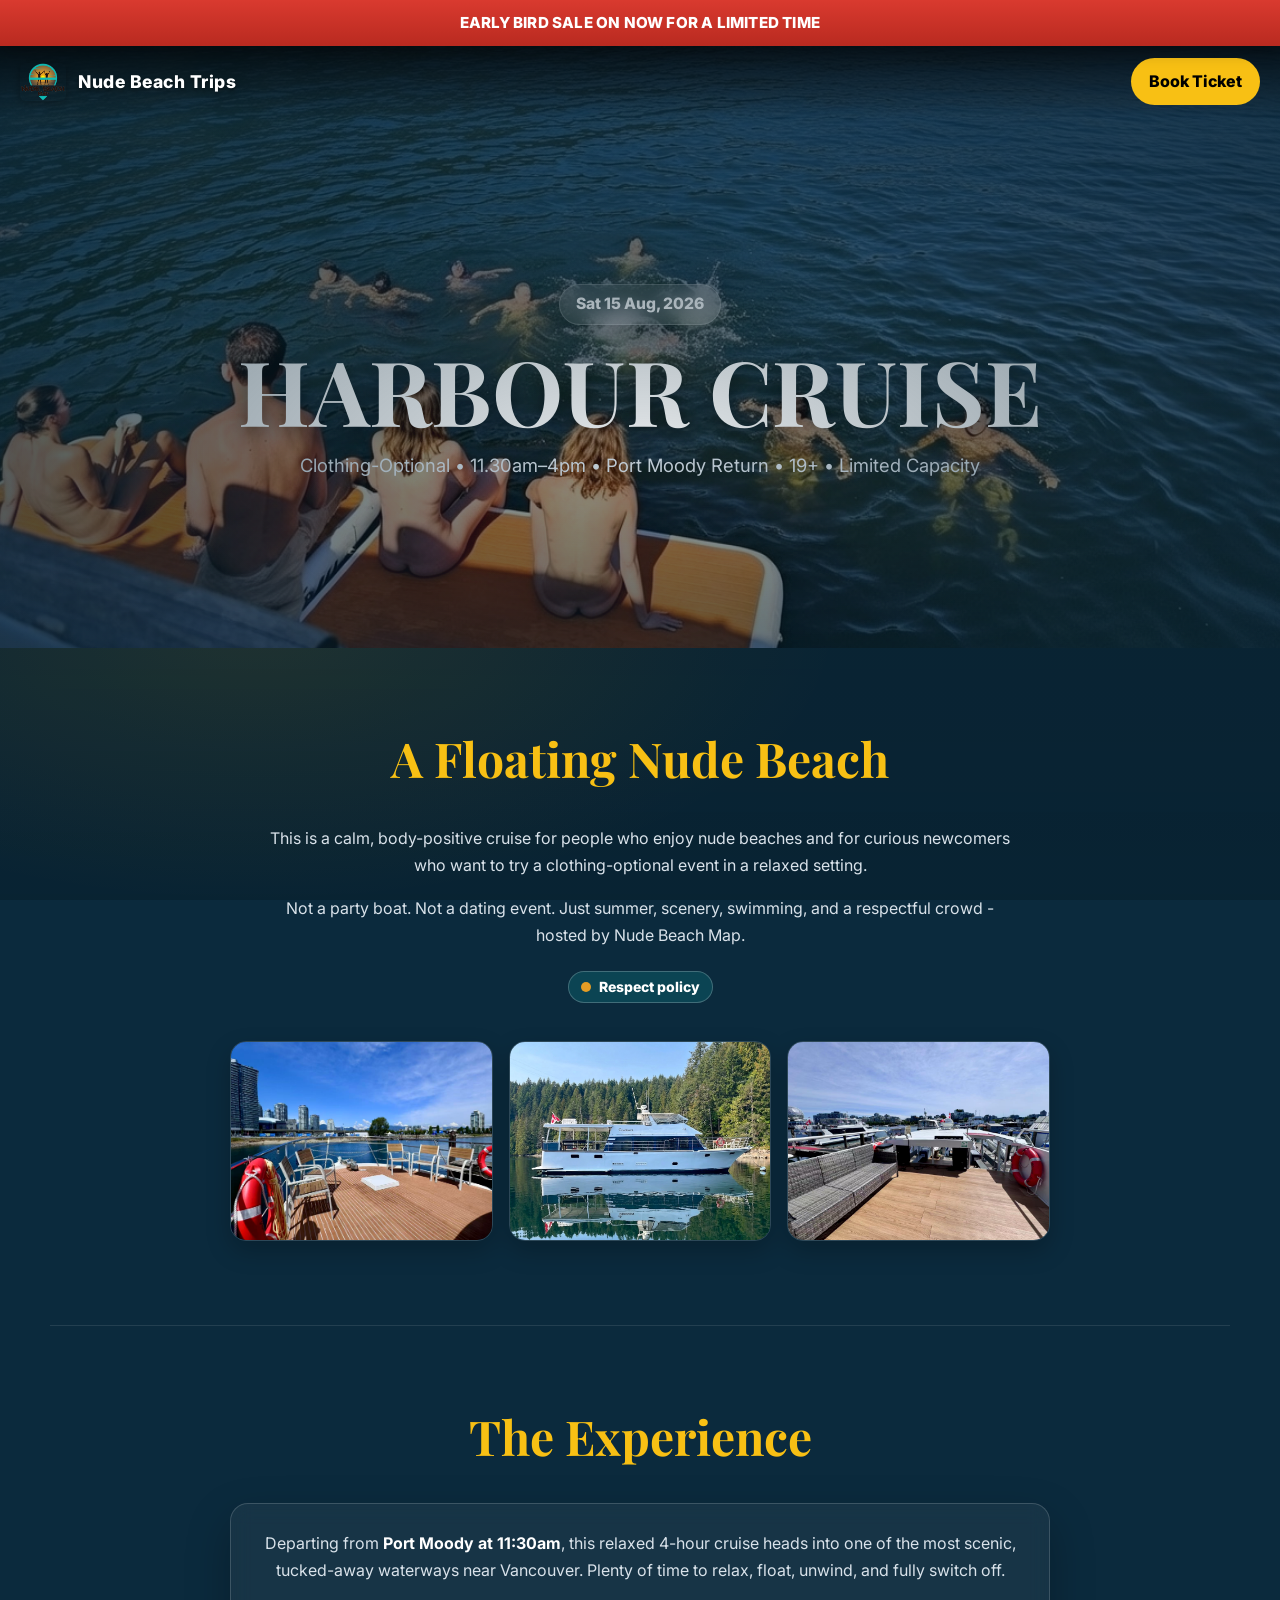
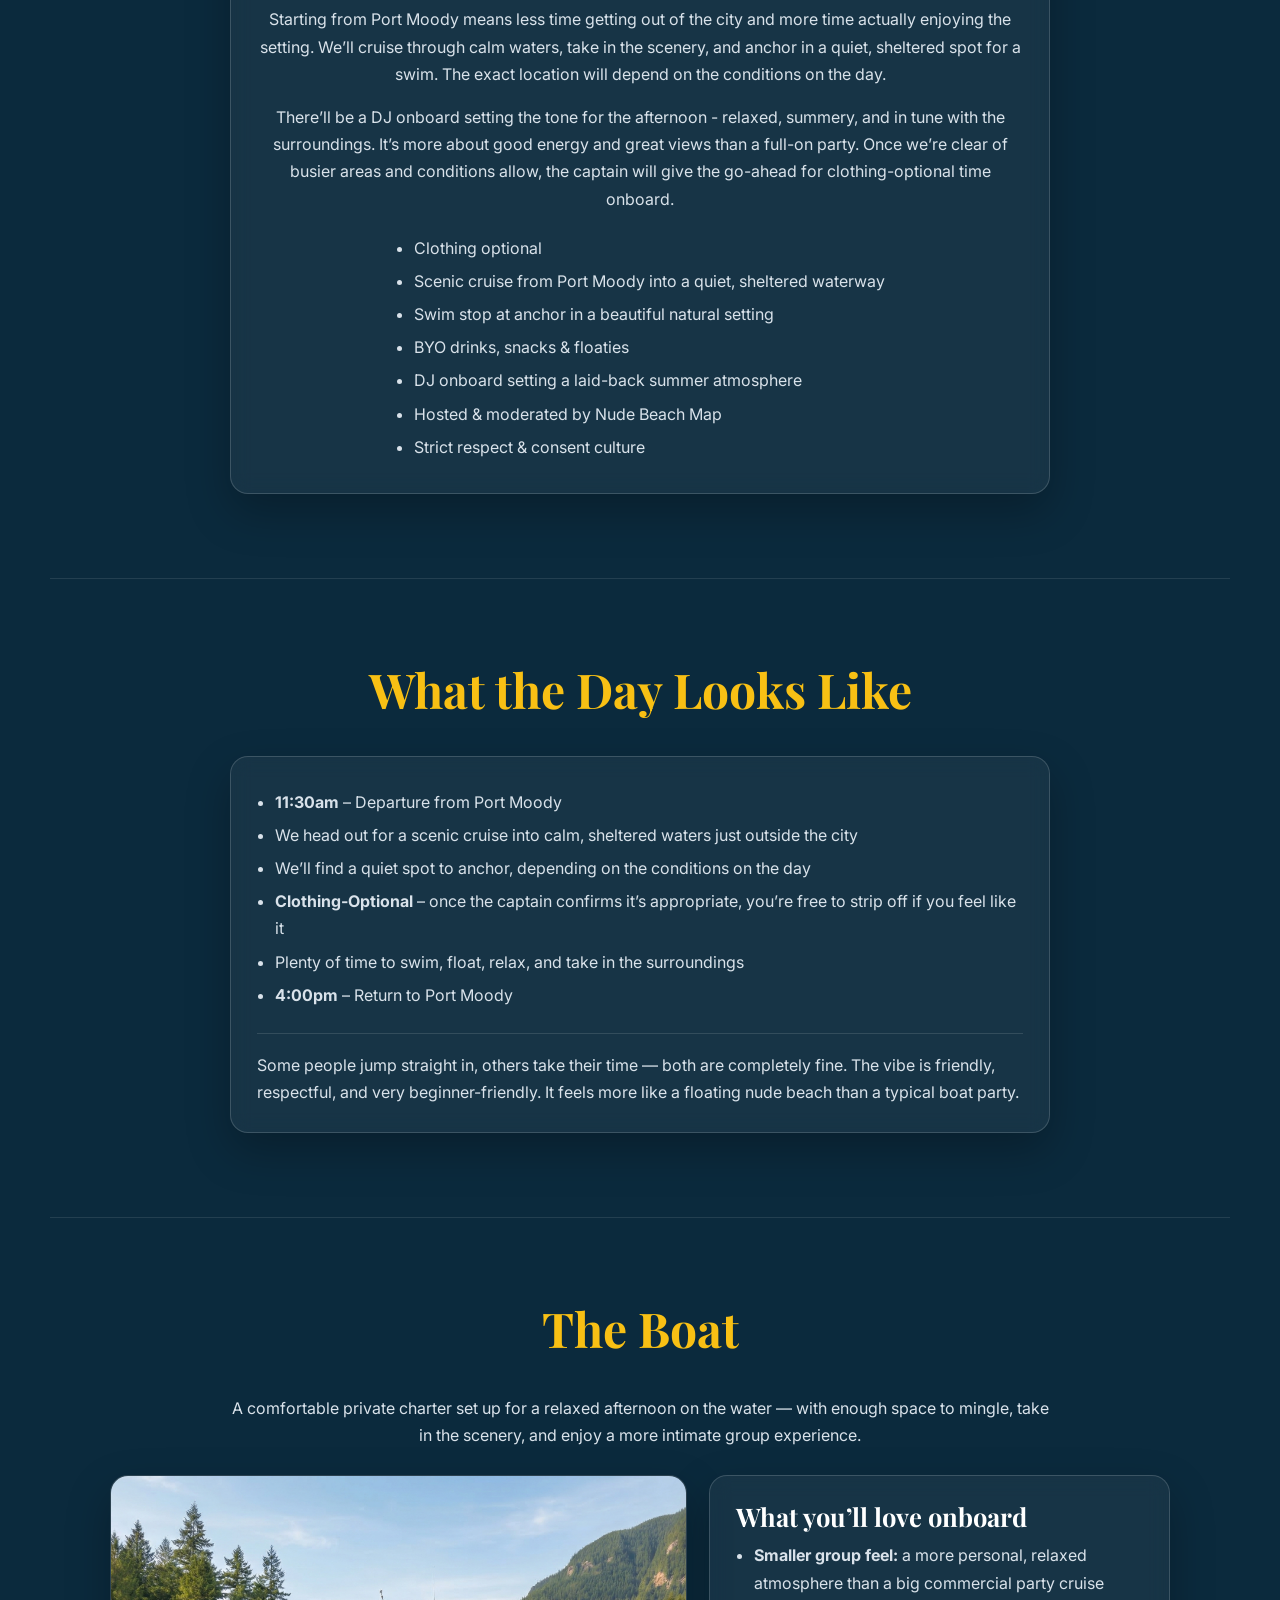
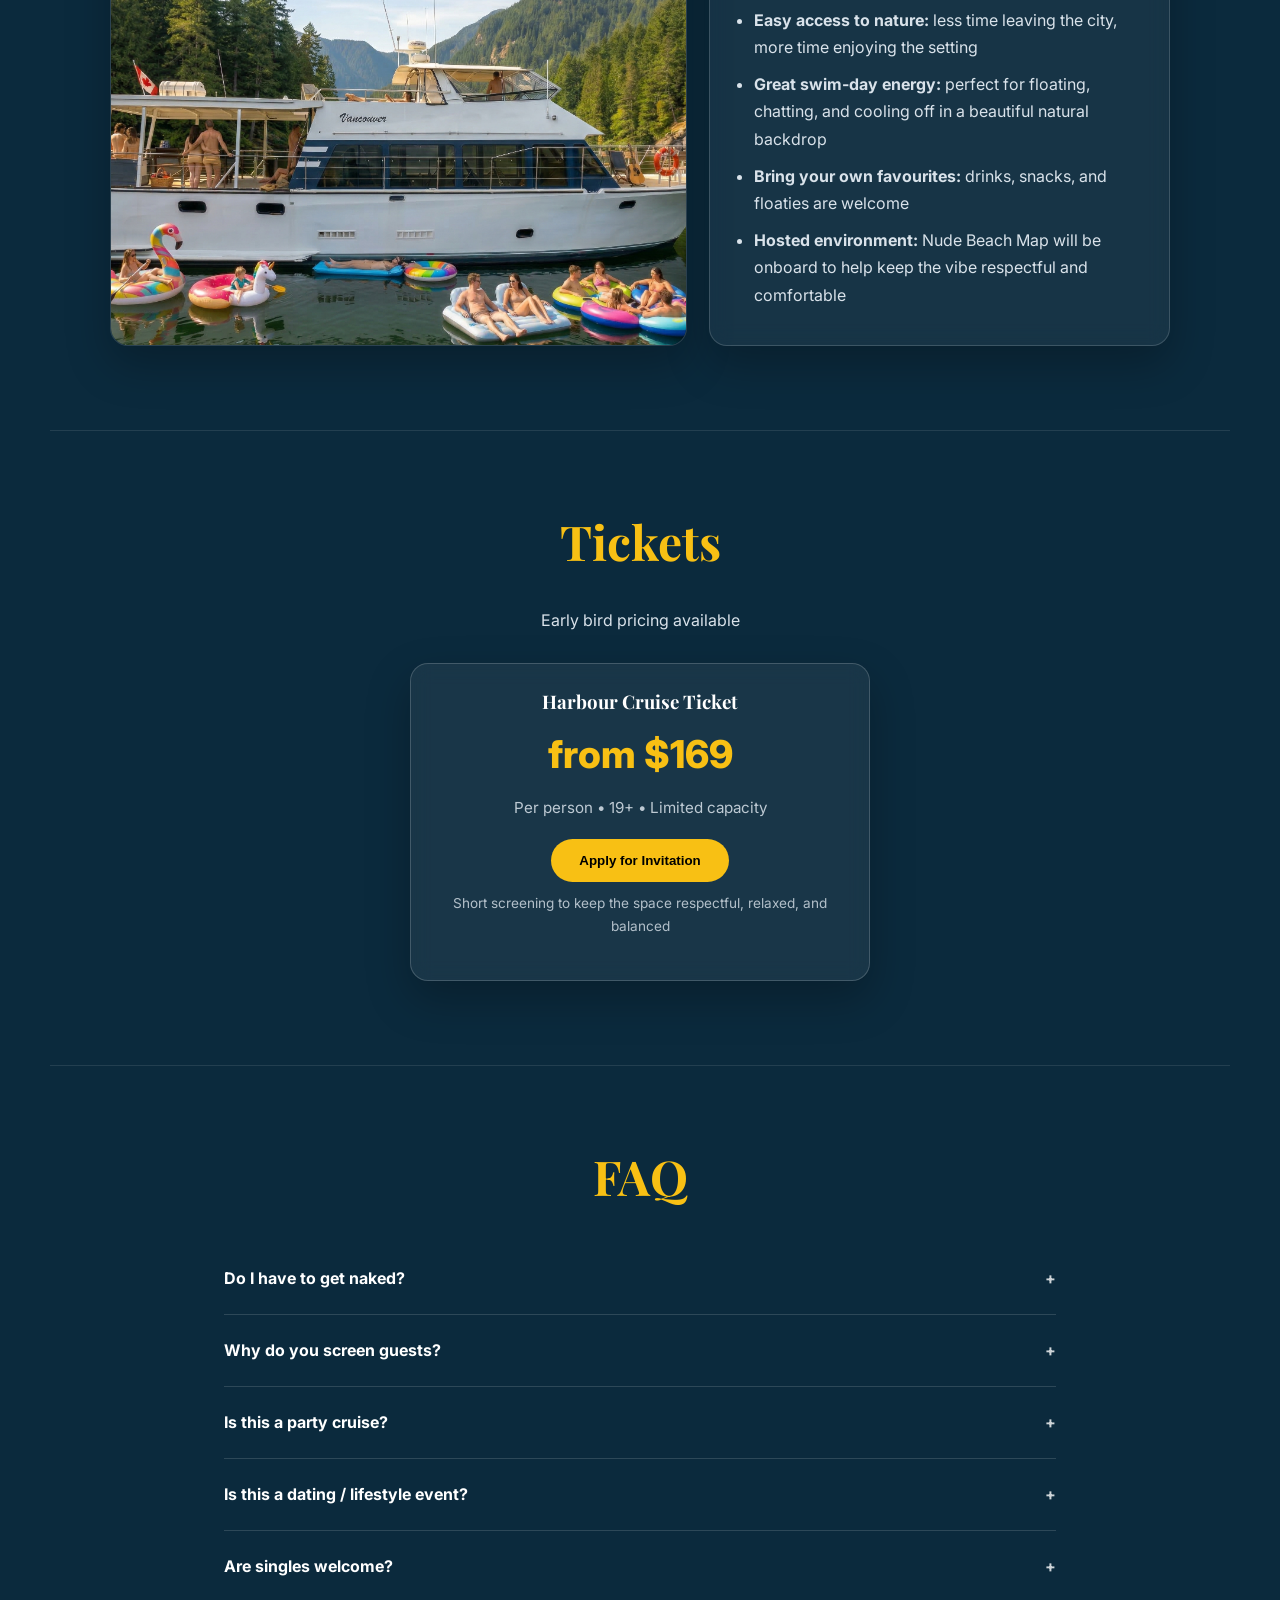
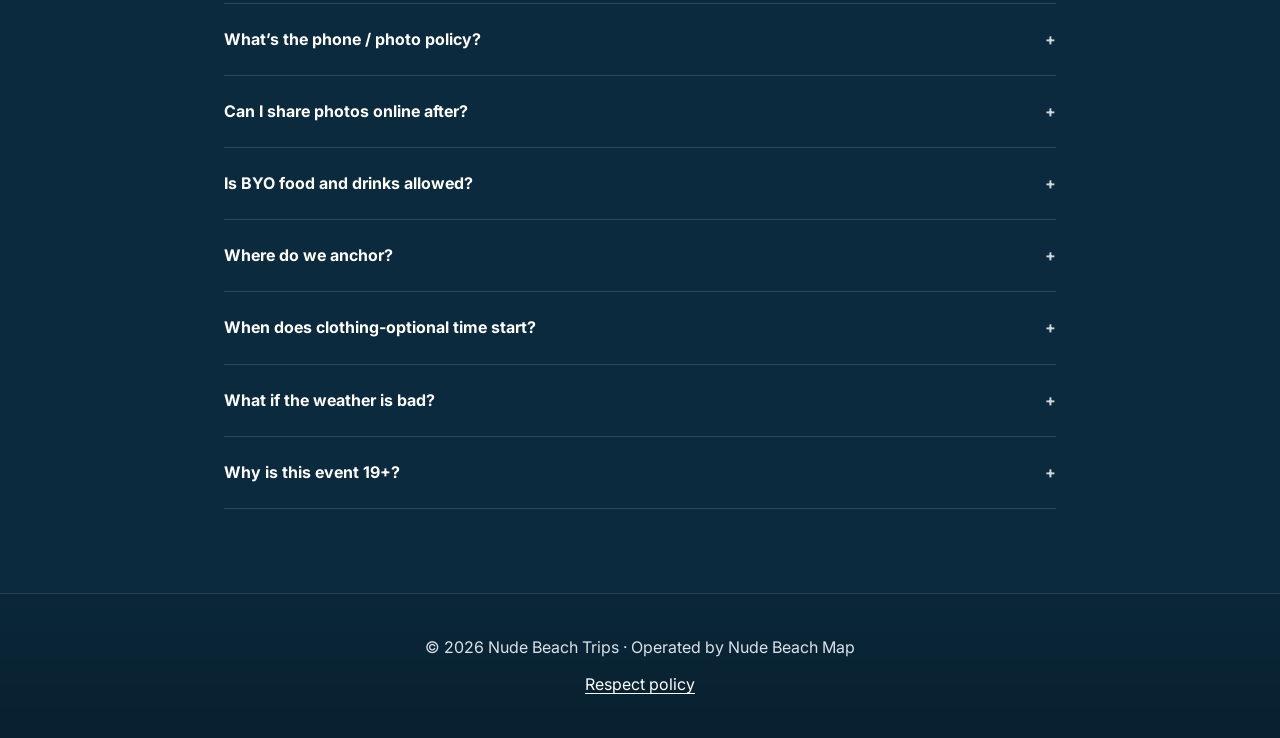
==== harbour-cruise.html @ 7fc8e7bd "Update harbour-cruise.html" ====
<!doctype html>
<html lang="en">
<head>
<meta charset="utf-8" />
<meta name="viewport" content="width=device-width,initial-scale=1,viewport-fit=cover" />
<title>Harbour Cruise – Nude Beach Trips</title>

<meta name="description" content="A calm, body-positive, clothing-optional cruise from Port Moody into Indian Arm hosted by Nude Beach Map. 19+ only. Limited capacity." />

<link href="https://fonts.googleapis.com/css2?family=Inter:wght@400;600;800&family=Playfair+Display:wght@600;700&display=swap" rel="stylesheet">
<link rel="icon" type="image/gif" href="assets/nude-beach-map-logo.gif">

<style>
  :root{
    --ink:#26150e; --teal:#0cbab4; --sun:#f8c014; --amber:#e49d25; --white:#ffffff;
    --bgBase:#0b2a3d;
    --line: rgba(255,255,255,.22);
    --muted:#d9e2ea;
    --urgent:#d93a2f;
    --urgent-dark:#b92a20;
  }

  *{box-sizing:border-box}
  html,body{height:100%}
  body{
    margin:0;
    color:var(--white);
    font-family:Inter,system-ui,-apple-system,Segoe UI,Roboto,Arial,sans-serif;
    line-height:1.7;
    background: var(--bgBase);
    min-height:100dvh;
    display:flex;
    flex-direction:column;
  }

  /* ===== ONE SINGLE PAGE BACKGROUND ===== */
  body::before{
    content:"";
    position:fixed;
    inset:0;
    z-index:-2;
    background:
      radial-gradient(1200px 700px at 50% 10%, rgba(12,186,180,.25), transparent 60%),
      radial-gradient(900px 420px at 20% 70%, rgba(248,192,20,.10), transparent 65%),
      linear-gradient(180deg, rgba(0,0,0,.18), rgba(0,0,0,.05)),
      var(--bgBase);
  }
  body::after{
    content:"";
    position:fixed;
    inset:0;
    z-index:-1;
    pointer-events:none;
    background: linear-gradient(180deg, rgba(0,0,0,.15), rgba(0,0,0,0) 30%, rgba(0,0,0,.22));
    opacity:.55;
  }

  main{flex:1}
  .wrap{max-width:1180px;margin:0 auto;padding:0 20px}
  .text-container{max-width:820px;margin:0 auto;text-align:center}

  h1,h2,h3{font-family:"Playfair Display",Georgia,serif;margin-top:0;line-height:1.1}
  h2{color:var(--sun);font-size:clamp(2rem,4vw,3rem)}
  a{color:var(--teal);text-decoration:none}

  /* ===== Top urgent bar ===== */
  .top-alert{
    position:fixed;
    top:0;left:0;right:0;
    z-index:120;
    background:linear-gradient(180deg,var(--urgent),var(--urgent-dark));
    color:#fff;
    text-align:center;
    font-weight:800;
    letter-spacing:.2px;
    padding:10px 16px;
    font-size:.95rem;
    text-transform:uppercase;
    box-shadow:0 6px 18px rgba(0,0,0,.24);
  }

  /* ===== Header ===== */
  .site-header{
    position:fixed;top:44px;left:0;right:0;z-index:99;
    display:flex;justify-content:space-between;align-items:center;
    padding:14px 20px;
    background:linear-gradient(180deg,rgba(0,0,0,.65),transparent);
  }
  .header-left{display:flex;align-items:center;gap:12px;text-decoration:none}
  .logo-img{height:38px;width:auto;border-radius:6px;box-shadow:0 2px 10px rgba(0,0,0,0.3)}
  .logo-word{font-weight:800;letter-spacing:.5px;color:#fff;text-shadow:0 2px 4px rgba(0,0,0,0.5);font-size:1.1rem}
  .cta{
    background:var(--sun);color:#000;
    padding:10px 18px;border-radius:999px;
    font-weight:800;border:0;cursor:pointer;
    text-decoration:none;
    white-space:nowrap;
  }

  /* ===== Hero ===== */
  .hero{position:relative;height:72vh;overflow:hidden}
  .hero::after{
    content:"";
    position:absolute;inset:0;
    background: radial-gradient(90% 70% at 50% 70%, rgba(11,42,61,.10), rgba(11,42,61,.85));
    pointer-events:none;
  }
  .hero-slide{
    position:absolute;inset:0;
    background-size:cover;
    background-repeat:no-repeat;
    opacity:0;transition:opacity 1.6s ease;
    filter:contrast(1.05) saturate(1.08) brightness(.65);
    transform:scale(1.02);
  }
  .hero-slide.active{opacity:1}
  .hero-slide.pos-bottom{background-position:center bottom}
  .hero-slide.pos-center{background-position:center center}

  .hero-content{
    position:relative;
    height:100%;
    display:grid;
    place-items:center;
    text-align:center;
    padding-top:118px;
  }

  .hero-date{
    display:inline-flex;
    align-items:center;
    justify-content:center;
    gap:8px;
    margin:0 0 16px;
    padding:10px 16px;
    border-radius:999px;
    background:rgba(255,255,255,.10);
    border:1px solid rgba(255,255,255,.18);
    color:#fff;
    font-weight:800;
    font-size:.98rem;
    line-height:1.2;
    backdrop-filter:blur(10px);
    box-shadow:0 10px 24px rgba(0,0,0,.18);
  }

  .hero h1{
    font-size:clamp(44px,8.5vw,90px);
    text-transform:uppercase;
    text-shadow:0 4px 20px rgba(0,0,0,.55);
    margin:0 0 10px;
    letter-spacing:.5px;
  }
  .hero p{
    font-size:1.15rem;
    color:var(--muted);
    margin:0;
    max-width:900px;
  }

  /* ===== Sections ===== */
  .section{padding:84px 0}
  .section.sep{border-top:1px solid rgba(255,255,255,.10)}
  .section.tight{padding:72px 0}

  /* ===== 3-image strip ===== */
  .strip{
    max-width:980px;margin:38px auto 0;
    display:grid;grid-template-columns:repeat(3,1fr);
    gap:16px;
  }
  .strip img{
    width:100%;height:200px;object-fit:cover;
    border-radius:16px;border:1px solid rgba(255,255,255,.14);
    box-shadow:0 10px 24px rgba(0,0,0,.22);
    filter:contrast(1.03) saturate(1.05);
  }
  @media (max-width:820px){
    .strip{grid-template-columns:1fr;max-width:560px}
    .strip img{height:210px}
  }

  /* ===== Soft panel surface ===== */
  .panel{
    background: rgba(255,255,255,.05);
    border:1px solid rgba(255,255,255,.16);
    border-radius:18px;
    padding:26px;
    box-shadow:0 18px 44px rgba(0,0,0,.25);
    backdrop-filter: blur(10px);
  }
  .panel p{color:var(--muted)}
  .bullets{color:var(--muted);margin:0;padding-left:18px;text-align:left;display:inline-block}
  .bullets li{margin:6px 0}

  /* ===== Experience block ===== */
  .experience{max-width:900px;margin:0 auto}
  .experience .meta{margin:0 auto 22px;color:var(--muted)}
  .experience strong{color:#fff}

  /* ===== Boat section ===== */
  .yacht-grid{
    display:grid;
    grid-template-columns: 1.25fr 1fr;
    gap:22px;
    align-items:stretch;
    max-width:1060px;
    margin:0 auto;
  }
  .yacht-img{
    border-radius:18px;
    overflow:hidden;
    border:1px solid rgba(255,255,255,.14);
    background: rgba(0,0,0,.15);
    box-shadow:0 18px 44px rgba(0,0,0,.25);
  }
  .yacht-img img{width:100%;height:100%;object-fit:cover;display:block}
  .yacht-card h3{
    margin:0 0 12px;
    font-size:1.6rem;
    color:#fff;
    font-family:"Playfair Display",Georgia,serif;
  }
  .yacht-card ul{margin:0;padding-left:18px;color:var(--muted)}
  .yacht-card li{margin:10px 0}
  .yacht-kicker{max-width:860px;margin:10px auto 26px;color:var(--muted);text-align:center}
  @media (max-width:920px){
    .yacht-grid{grid-template-columns:1fr;max-width:720px}
    .yacht-img img{height:320px}
  }

  /* ===== Ticket card ===== */
  .ticket-card{
    max-width:460px;margin:0 auto;
    background:rgba(255,255,255,.06);
    border:1px solid rgba(255,255,255,.18);
    border-radius:18px;padding:28px;
    text-align:center;
    box-shadow:0 18px 44px rgba(0,0,0,.25);
    backdrop-filter: blur(10px);
  }
  .ticket-price{font-size:2.4rem;font-weight:800;color:var(--sun)}
  .ticket-meta{opacity:.86;font-size:.95rem;margin-top:8px;color:var(--muted)}
  .btn{
    display:inline-block;margin-top:18px;
    background:var(--sun);color:#000;
    padding:14px 28px;border-radius:50px;
    font-weight:800;border:none;cursor:pointer;
  }
  .fine{font-size:.85rem;opacity:.8;margin-top:10px;color:var(--muted)}

  /* ===== FAQ ===== */
  .faq-wrap{
    max-width:860px;
    margin:0 auto;
    padding:0 14px;
  }
  .faq-item{border-bottom:1px solid rgba(255,255,255,.14)}
  .faq-header{
    display:flex;justify-content:space-between;gap:12px;
    padding:22px 0;cursor:pointer;font-weight:700;
  }
  .faq-header span{opacity:.8}
  .faq-body{max-height:0;overflow:hidden;transition:max-height .35s ease}
  .faq-item.open .faq-body{max-height:520px}
  .faq-content{padding:0 0 20px;color:var(--muted)}
  .faq-content p{margin:0 0 12px}

  /* ===== Footer ===== */
  footer{
    border-top:1px solid rgba(255,255,255,.14);
    padding:40px 20px;
    text-align:center;
    color:var(--muted);
    background: linear-gradient(180deg, rgba(0,0,0,.08), rgba(0,0,0,.22));
  }
  .footer-links{display:flex;gap:14px;justify-content:center;flex-wrap:wrap;margin-top:10px}
  .link{color:#fff;text-decoration:underline;text-underline-offset:3px}

  /* ===== Modals ===== */
  dialog.policy{
    border:none;border-radius:14px;padding:0;background:rgba(11,42,61,.96);color:#fff;
    max-width:780px;width:92%;
    box-shadow: 0 20px 60px rgba(0,0,0,0.7);
    border: 1px solid var(--line);
  }
  dialog.policy::backdrop{ background: rgba(0,0,0,0.7); backdrop-filter: blur(4px); }
  .policy-header{display:flex;justify-content:space-between;align-items:center;padding:16px 18px;border-bottom:1px solid var(--line)}
  .policy-body{padding:18px;color:var(--muted)}
  .policy-body p{margin:0 0 10px}
  .policy-body ul{margin:8px 0 12px 18px}
  .close-btn{background:transparent;border:1px solid var(--line);color:#fff;border-radius:10px;padding:8px 12px;cursor:pointer}

  .float-badge{
    display:inline-flex;gap:8px;align-items:center;
    padding:8px 12px;border-radius:999px;
    border:1px solid var(--line);
    background:rgba(12,186,180,.18);
    font-weight:800;width:max-content;
    font-family:Inter,system-ui,-apple-system,Segoe UI,Roboto,Arial,sans-serif;
    font-size:14px;
    line-height:1;
  }
  button.float-badge{
    appearance:none;-webkit-appearance:none;
    background:rgba(12,186,180,.18);
    color:#fff;
    border:1px solid var(--line);
    cursor:pointer;
  }
  .brand-dot{width:10px;height:10px;border-radius:50%}

  dialog#applicationModal{
    border:none;border-radius:16px;padding:0;
    width:min(980px,92vw);
    box-shadow: 0 20px 60px rgba(0,0,0,0.7);
    border:1px solid rgba(255,255,255,.18);
    overflow:hidden;
    background:#0b2a3d;
  }
  dialog#applicationModal::backdrop{ background: rgba(0,0,0,0.7); backdrop-filter: blur(4px); }

  @media (max-width:640px){
    .site-header{
      top:42px;
      padding:12px 16px;
      gap:12px;
    }
    .logo-word{
      font-size:1rem;
    }
    .cta{
      padding:9px 14px;
      font-size:.92rem;
    }
    .hero{
      height:76vh;
    }
    .hero-content{
      padding-top:138px;
    }
    .hero-date{
      margin-bottom:14px;
      padding:9px 14px;
      font-size:.9rem;
    }
    .hero p{
      font-size:1rem;
      max-width:340px;
      margin:0 auto;
      line-height:1.55;
    }
    .faq-wrap{
      padding:0 18px;
    }
    .faq-header{
      padding:18px 0;
    }
  }

  @media (max-width:460px){
    .top-alert{
      font-size:.78rem;
      padding:9px 12px;
    }
    .site-header{
      top:39px;
    }
    .hero-content{
      padding-top:146px;
    }
    .hero p{
      max-width:300px;
    }
  }

  @media (prefers-reduced-motion: reduce){
    .hero-slide{transition:none}
    .faq-body{transition:none}
  }
</style>
</head>

<body>

<div class="top-alert">Early bird sale on now for a limited time</div>

<header class="site-header">
  <a href="/" class="header-left">
    <img src="assets/nude-beach-map-logo.gif" alt="Nude Beach Map" class="logo-img">
    <span class="logo-word">Nude Beach Trips</span>
  </a>
  <a href="#tickets" class="cta">Book Ticket</a>
</header>

<main>

<!-- HERO -->
<section class="hero" aria-label="Harbour cruise hero">
  <div class="hero-slide pos-bottom active" style="background-image:url('assets/harbour1.jpg')"></div>
  <div class="hero-slide pos-center" style="background-image:url('assets/harbour2.jpg')"></div>
  <div class="hero-slide pos-bottom" style="background-image:url('assets/harbour3.jpg')"></div>

  <div class="hero-content wrap">
    <div>
      <div class="hero-date">Sat 15 Aug, 2026</div>
      <h1>Harbour Cruise</h1>
      <p>Clothing-Optional • 11.30am–4pm • Port Moody Return • 19+ • Limited Capacity</p>
    </div>
  </div>
</section>

<!-- INTRO -->
<section class="section wrap">
  <div class="text-container">
    <h2>A Floating Nude Beach</h2>

    <p style="color:var(--muted);max-width:760px;margin:0 auto 16px">
      This is a calm, body-positive cruise for people who enjoy nude beaches and for curious newcomers who want to try a clothing-optional event in a relaxed setting.
    </p>

    <p style="color:var(--muted);max-width:760px;margin:0 auto 22px">
      Not a party boat. Not a dating event. Just summer, scenery, swimming, and a respectful crowd - hosted by Nude Beach Map.
    </p>

    <div style="margin-top:18px">
      <button class="float-badge btnlike" id="respectBadge" type="button">
        <span class="brand-dot" style="background:#e49d25"></span> Respect policy
      </button>
    </div>

    <div class="strip" aria-label="Harbour cruise photo strip">
      <img src="assets/harbour-strip1.jpg" alt="Cruise vibe photo 1" loading="lazy" decoding="async">
      <img src="assets/harbour-strip2.jpg" alt="Cruise vibe photo 2" loading="lazy" decoding="async">
      <img src="assets/harbour-strip3.jpg" alt="Cruise vibe photo 3" loading="lazy" decoding="async">
    </div>
  </div>
</section>

<!-- EXPERIENCE -->
<section class="section sep wrap">
  <div class="text-container">
    <h2>The Experience</h2>

    <div class="experience panel">
      <p class="meta">
        Departing from <strong>Port Moody at 11:30am</strong>, this relaxed 4-hour cruise heads into one of the most scenic, tucked-away waterways near Vancouver. Plenty of time to relax, float, unwind, and fully switch off.
      </p>

      <p>
        Starting from Port Moody means less time getting out of the city and more time actually enjoying the setting. We’ll cruise through calm waters, take in the scenery, and anchor in a quiet, sheltered spot for a swim. The exact location will depend on the conditions on the day.
      </p>

      <p>
        There’ll be a DJ onboard setting the tone for the afternoon - relaxed, summery, and in tune with the surroundings. It’s more about good energy and great views than a full-on party. Once we’re clear of busier areas and conditions allow, the captain will give the go-ahead for clothing-optional time onboard.
      </p>

      <ul class="bullets" aria-label="Cruise highlights">
        <li>Clothing optional</li>
        <li>Scenic cruise from Port Moody into a quiet, sheltered waterway</li>
        <li>Swim stop at anchor in a beautiful natural setting</li>
        <li>BYO drinks, snacks &amp; floaties</li>
        <li>DJ onboard setting a laid-back summer atmosphere</li>
        <li>Hosted &amp; moderated by Nude Beach Map</li>
        <li>Strict respect &amp; consent culture</li>
      </ul>
    </div>
  </div>
</section>

<!-- WHAT THE DAY LOOKS LIKE -->
<section class="section sep wrap">
  <div class="text-container">
    <h2>What the Day Looks Like</h2>

    <div class="panel" style="max-width:860px;margin:0 auto;text-align:left">
      <ul class="bullets" style="max-width:780px">
        <li><strong>11:30am</strong> – Departure from Port Moody</li>
        <li>We head out for a scenic cruise into calm, sheltered waters just outside the city</li>
        <li>We’ll find a quiet spot to anchor, depending on the conditions on the day</li>
        <li><strong>Clothing-Optional</strong> – once the captain confirms it’s appropriate, you’re free to strip off if you feel like it</li>
        <li>Plenty of time to swim, float, relax, and take in the surroundings</li>
        <li><strong>4:00pm</strong> – Return to Port Moody</li>
      </ul>

      <hr style="border:0;border-top:1px solid rgba(255,255,255,.12);margin:18px 0">

      <p style="margin:0;color:var(--muted)">
        Some people jump straight in, others take their time — both are completely fine.
        The vibe is friendly, respectful, and very beginner-friendly. It feels more like a floating nude beach than a typical boat party.
      </p>
    </div>
  </div>
</section>

<!-- THE BOAT -->
<section class="section sep wrap" id="boat">
  <div class="text-container">
    <h2>The Boat</h2>
    <p class="yacht-kicker">
      A comfortable private charter set up for a relaxed afternoon on the water — with enough space to mingle, take in the scenery, and enjoy a more intimate group experience.
    </p>
  </div>

  <div class="yacht-grid">
    <div class="yacht-img" aria-label="Boat image">
      <img src="assets/yacht1.jpg" alt="The boat on the water" loading="lazy" decoding="async">
    </div>

    <div class="panel yacht-card">
      <h3>What you’ll love onboard</h3>
      <ul>
        <li><strong>Smaller group feel:</strong> a more personal, relaxed atmosphere than a big commercial party cruise</li>
        <li><strong>Easy access to nature:</strong> less time leaving the city, more time enjoying the setting</li>
        <li><strong>Great swim-day energy:</strong> perfect for floating, chatting, and cooling off in a beautiful natural backdrop</li>
        <li><strong>Bring your own favourites:</strong> drinks, snacks, and floaties are welcome</li>
        <li><strong>Hosted environment:</strong> Nude Beach Map will be onboard to help keep the vibe respectful and comfortable</li>
      </ul>
    </div>
  </div>
</section>

<!-- TICKETS -->
<section class="section sep wrap" id="tickets">
  <div class="text-container">
    <h2>Tickets</h2>
    <p style="color:var(--muted);margin:0 0 28px">Early bird pricing available</p>

    <div class="ticket-card">
      <h3 style="margin:0 0 10px">Harbour Cruise Ticket</h3>
      <div class="ticket-price">from $169</div>
      <div class="ticket-meta">Per person • 19+ • Limited capacity</div>
      <button class="btn open-application">Apply for Invitation</button>
      <p class="fine">Short screening to keep the space respectful, relaxed, and balanced</p>
    </div>
  </div>
</section>

<!-- FAQ -->
<section class="section sep wrap" id="faq">
  <div class="text-container">
    <h2>FAQ</h2>
  </div>

  <div class="faq-wrap">

    <div class="faq-item">
      <div class="faq-header">Do I have to get naked? <span>+</span></div>
      <div class="faq-body">
        <div class="faq-content">
          <p><strong>No.</strong> Nudity is never enforced.</p>
          <p>
            What matters is <strong>intent</strong>. If you’re coming because you’re curious and want to try a clothing-optional social space,
            that’s perfect — even if you’re not sure how fast you’ll jump in.
          </p>
          <p>Some people strip off straight away. Others take their time. Both are totally fine.</p>
        </div>
      </div>
    </div>

    <div class="faq-item">
      <div class="faq-header">Why do you screen guests? <span>+</span></div>
      <div class="faq-body">
        <div class="faq-content">
          To keep the vibe relaxed, respectful, and balanced.
        </div>
      </div>
    </div>

    <div class="faq-item">
      <div class="faq-header">Is this a party cruise? <span>+</span></div>
      <div class="faq-body">
        <div class="faq-content">
          No. It’s social and fun, but this isn’t a wild booze cruise. Think chill music, good chats, swim time, floaties, and a relaxed crowd.
        </div>
      </div>
    </div>

    <div class="faq-item">
      <div class="faq-header">Is this a dating / lifestyle event? <span>+</span></div>
      <div class="faq-body">
        <div class="faq-content">
          No. This is a relaxed, body-positive social cruise hosted by Nude Beach Map — not a dating event and not a “lifestyle” scene.
        </div>
      </div>
    </div>

    <div class="faq-item">
      <div class="faq-header">Are singles welcome? <span>+</span></div>
      <div class="faq-body">
        <div class="faq-content">
          Yes — single men and women are welcome. Screening helps us keep a respectful, balanced mix onboard.
        </div>
      </div>
    </div>

    <div class="faq-item">
      <div class="faq-header">What’s the phone / photo policy? <span>+</span></div>
      <div class="faq-body">
        <div class="faq-content">
          Consent-first. No photos or video of anyone else without clear permission. If you’re snapping a selfie, make sure nobody’s in the background.
        </div>
      </div>
    </div>

    <div class="faq-item">
      <div class="faq-header">Can I share photos online after? <span>+</span></div>
      <div class="faq-body">
        <div class="faq-content">
          Only photos of <strong>yourself</strong> or your partner with their permission. No posting images where other guests appear without their permission.
        </div>
      </div>
    </div>

    <div class="faq-item">
      <div class="faq-header">Is BYO food and drinks allowed? <span>+</span></div>
      <div class="faq-body">
        <div class="faq-content">
          Yes. Bring your own drinks, snacks, and floaties. We want this to feel easy and relaxed — more like a floating nude beach day than a formal hosted charter.
        </div>
      </div>
    </div>

    <div class="faq-item">
      <div class="faq-header">Where do we anchor? <span>+</span></div>
      <div class="faq-body">
        <div class="faq-content">
          Somewhere in Indian Arm, depending on weather and water conditions. We’ll aim for a quiet, scenic spot with good privacy and safe swimming conditions.
        </div>
      </div>
    </div>

    <div class="faq-item">
      <div class="faq-header">When does clothing-optional time start? <span>+</span></div>
      <div class="faq-body">
        <div class="faq-content">
          Only once the captain gives the OK. We expect that to be once we’re away from busier public areas and conditions allow.
        </div>
      </div>
    </div>

    <div class="faq-item">
      <div class="faq-header">What if the weather is bad? <span>+</span></div>
      <div class="faq-body">
        <div class="faq-content">
          Route and anchoring are weather-dependent. If conditions don’t allow for a safe swim stop, we’ll keep it scenic and safe and adjust the plan.
        </div>
      </div>
    </div>

    <div class="faq-item">
      <div class="faq-header">Why is this event 19+? <span>+</span></div>
      <div class="faq-body">
        <div class="faq-content">
          Make no mistake — this is a family-friendly vibe. But kids on a moving boat, tricky swim access, and no lifeguards make it necessary
          to keep this event strictly 19+. It also ensures everyone is of legal drinking age.
        </div>
      </div>
    </div>

  </div>
</section>

</main>

<footer>
  © 2026 Nude Beach Trips · Operated by Nude Beach Map
  <div class="footer-links">
    <a href="#" id="respectLink" class="link">Respect policy</a>
  </div>
</footer>

<!-- Respect Policy Modal -->
<dialog class="policy" id="policyDialog" aria-labelledby="policyTitle">
  <div class="policy-header">
    <strong id="policyTitle">Nude Beach Trips Respect Policy</strong>
    <button class="close-btn" data-close="policyDialog" aria-label="Close">Close</button>
  </div>
  <div class="policy-body">
    <p><strong>Clothing optional, friendly, naturist.</strong><br>
    We keep it laid-back. Clear etiquette, respectful culture, and good humans.</p>

    <p style="margin-top:12px">
      <span class="float-badge" style="background:rgba(12,186,180,.18);display:inline-flex;margin-right:8px">
        <span class="brand-dot" style="background:#0cbab4"></span> Small groups
      </span>
      <span class="float-badge" style="background:rgba(248,192,20,.12);display:inline-flex;margin-right:8px">
        <span class="brand-dot" style="background:#f8c014"></span> Beautiful spots
      </span>
      <span class="float-badge" style="background:rgba(228,157,37,.12);display:inline-flex">
        <span class="brand-dot" style="background:#e49d25"></span> Respect policy
      </span>
    </p>

    <hr style="border:0;border-top:1px solid rgba(255,255,255,.18);margin:14px 0">

    <p>• Nudity may be expected in some settings for the comfort of others. Participate at your own pace.</p>
    <p>• We reserve the right to approve participants to maintain a respectful mix — single men and women are welcome.</p>
    <p>• This is not a dating trip or a “lifestyle” trip. It’s about community, comfort, and body freedom.</p>
    <p>• Respect others. Ask before photos, give personal space, and leave no trace.</p>
  </div>
</dialog>

<!-- APPLY MODAL -->
<dialog id="applicationModal" aria-label="Application form">
  <iframe
    src="https://form.jotform.com/260291679217261"
    style="width:100%;height:80vh;border:none"
    title="Harbour cruise application"></iframe>
</dialog>

<script>
  /* Hero slider */
  (function(){
    let i=0;
    const slides=document.querySelectorAll('.hero-slide');
    if(!slides.length) return;

    const prefersReduced = window.matchMedia && window.matchMedia('(prefers-reduced-motion: reduce)').matches;
    if (prefersReduced) return;

    setInterval(()=>{
      slides[i].classList.remove('active');
      i=(i+1)%slides.length;
      slides[i].classList.add('active');
    }, 5200);
  })();

  /* FAQ toggles */
  document.querySelectorAll('.faq-header').forEach(h=>{
    h.addEventListener('click', ()=> h.parentElement.classList.toggle('open'));
  });

  /* Dialog helpers */
  function openDialog(id){ document.getElementById(id).showModal(); }
  function closeDialog(id){ document.getElementById(id).close(); }

  document.addEventListener('click', (e)=>{
    const btn = e.target.closest('[data-close]');
    if (!btn) return;
    closeDialog(btn.getAttribute('data-close'));
  });

  ['policyDialog','applicationModal'].forEach(id=>{
    const d = document.getElementById(id);
    d.addEventListener('click', (e)=>{ if(e.target === d) d.close(); });
  });

  document.getElementById('respectLink').addEventListener('click', (e)=>{ e.preventDefault(); openDialog('policyDialog'); });
  document.getElementById('respectBadge').addEventListener('click', ()=> openDialog('policyDialog'));

  /* Application modal */
  const appModal=document.getElementById('applicationModal');
  document.querySelectorAll('.open-application').forEach(b=>{
    b.addEventListener('click', ()=> appModal.showModal());
  });
</script>

</body>
</html>
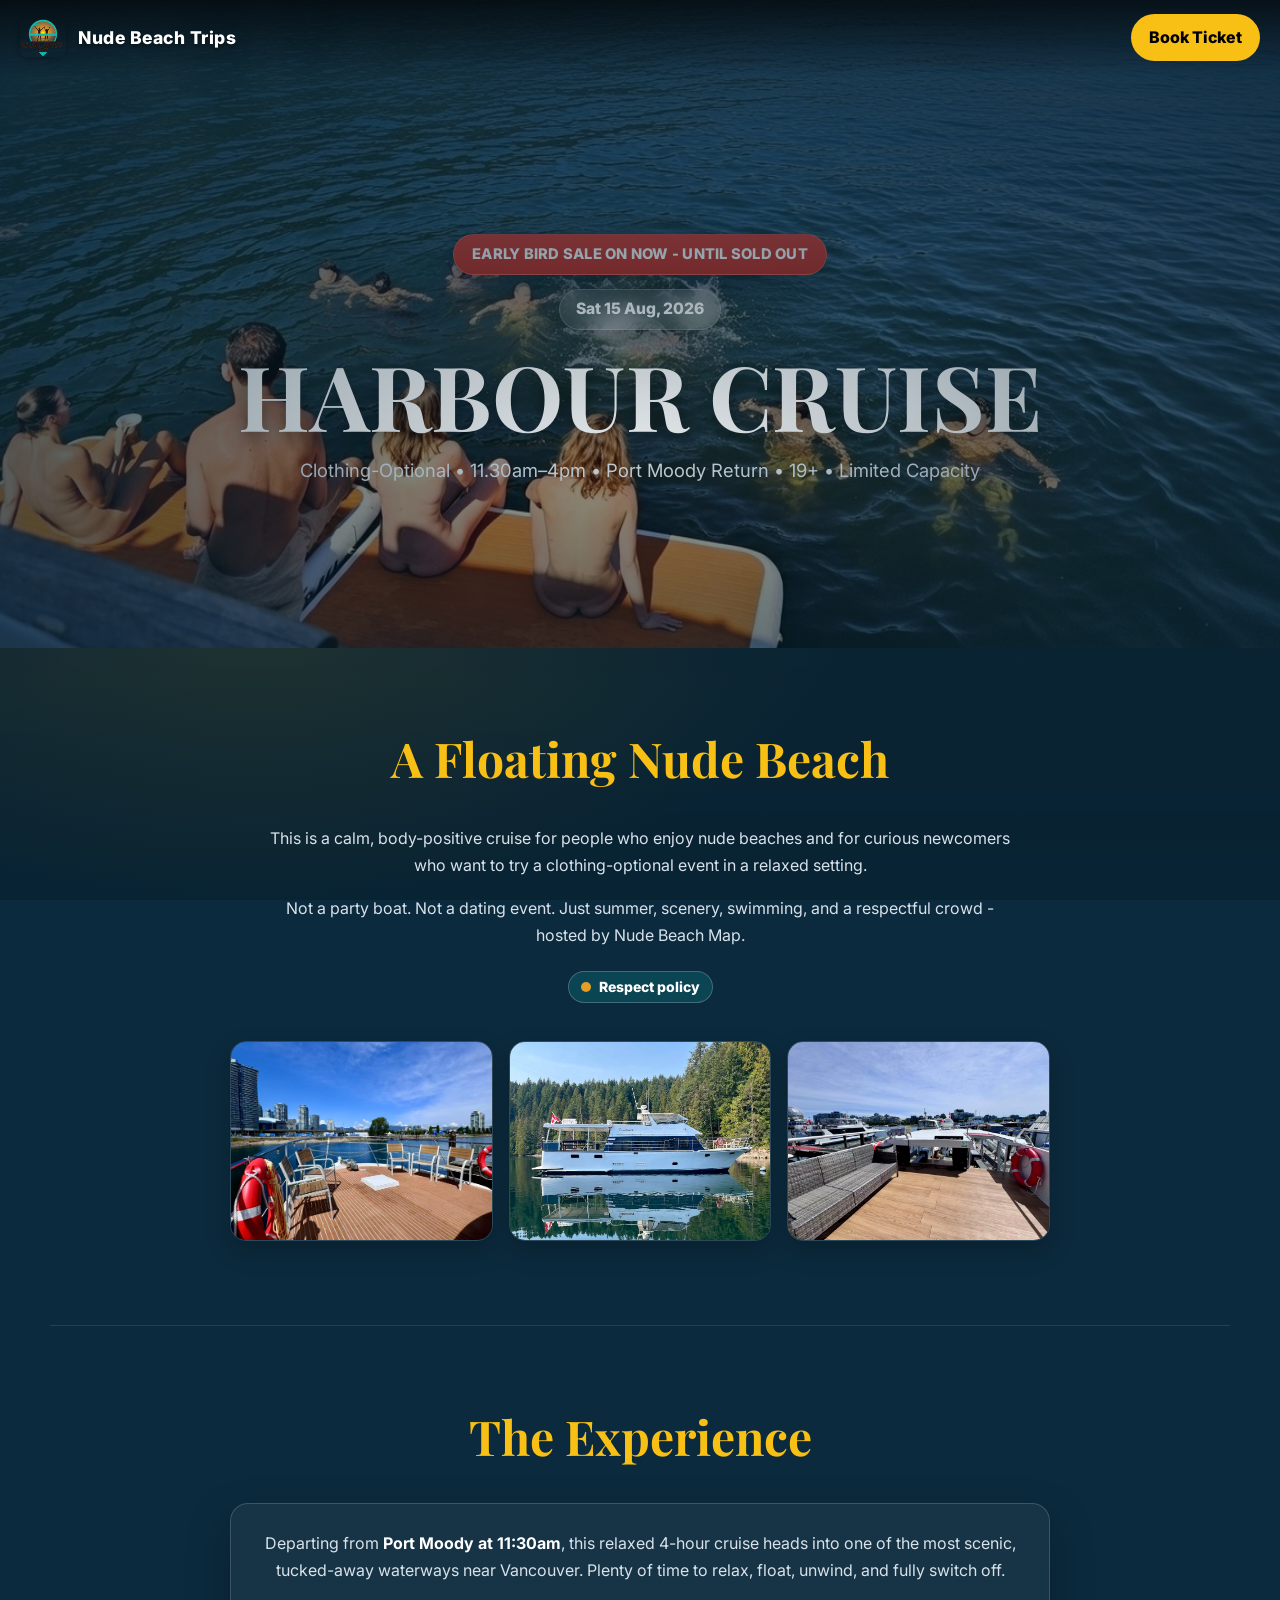
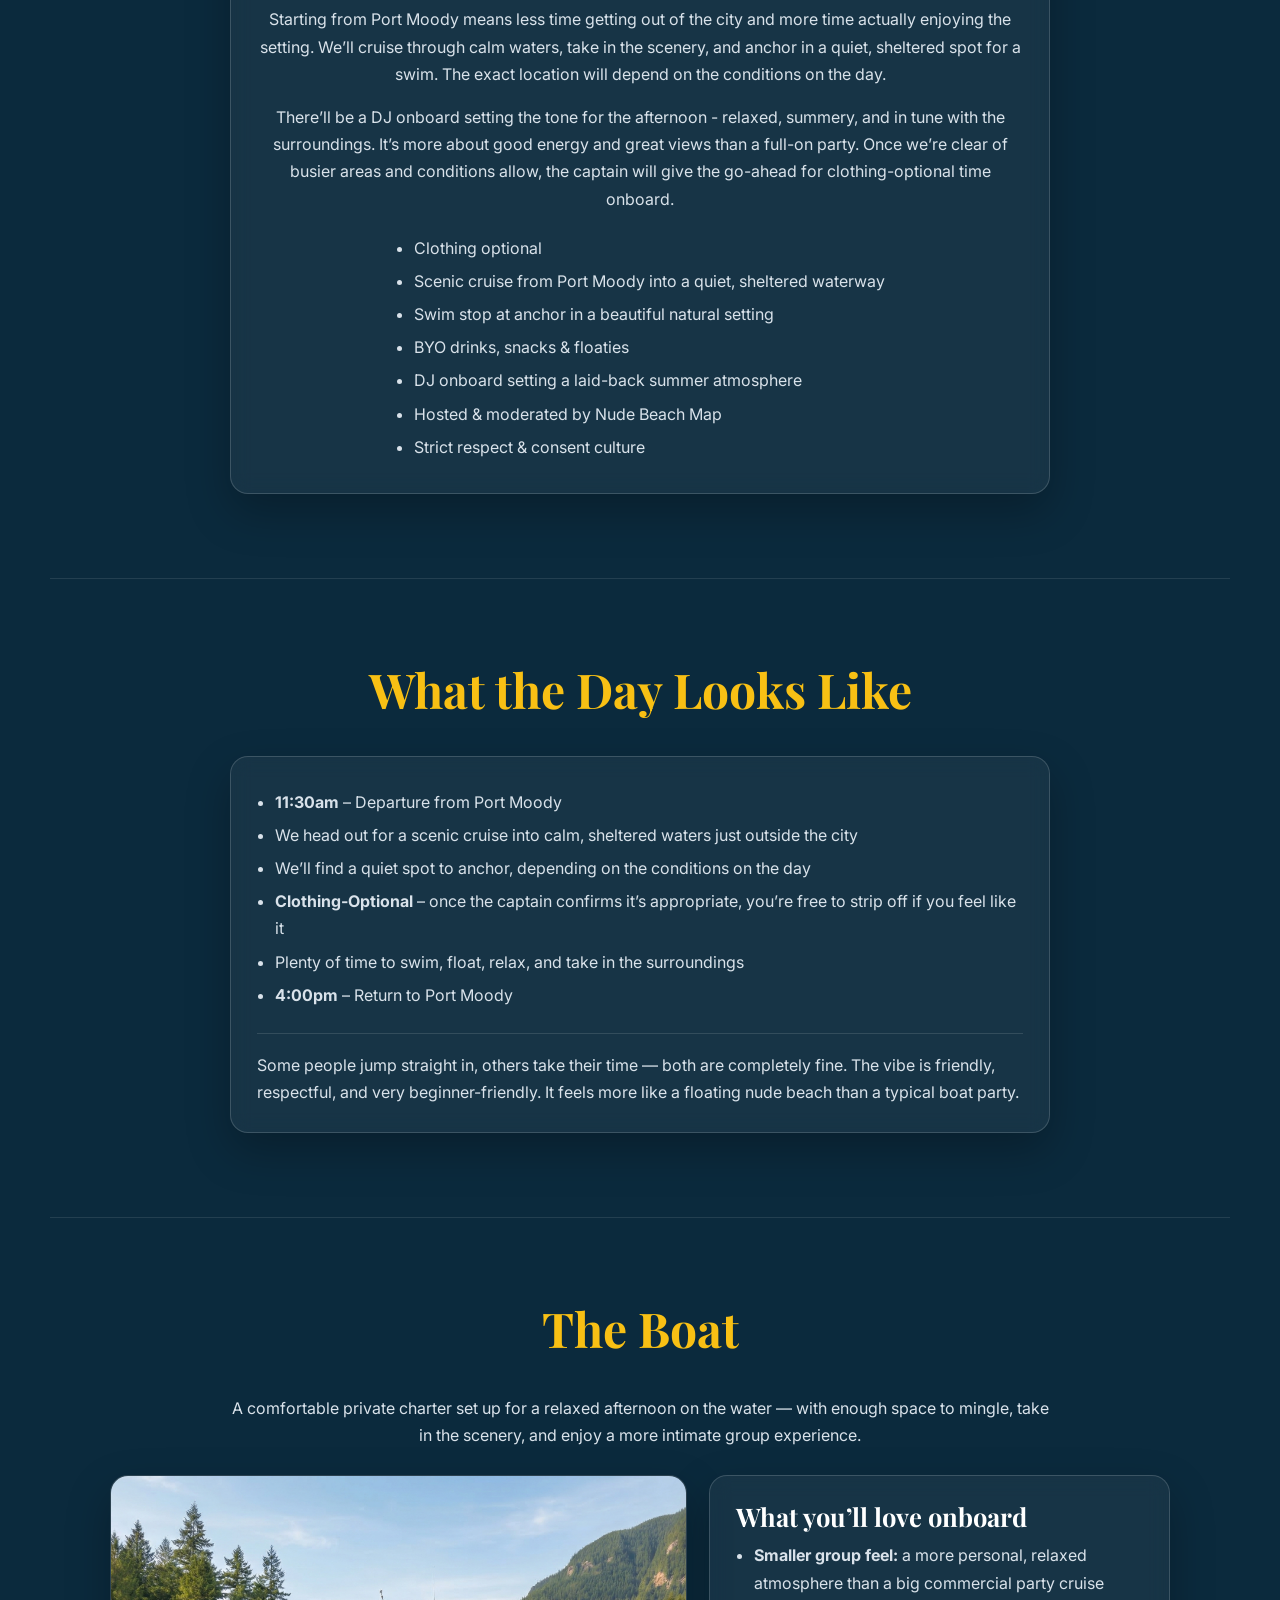
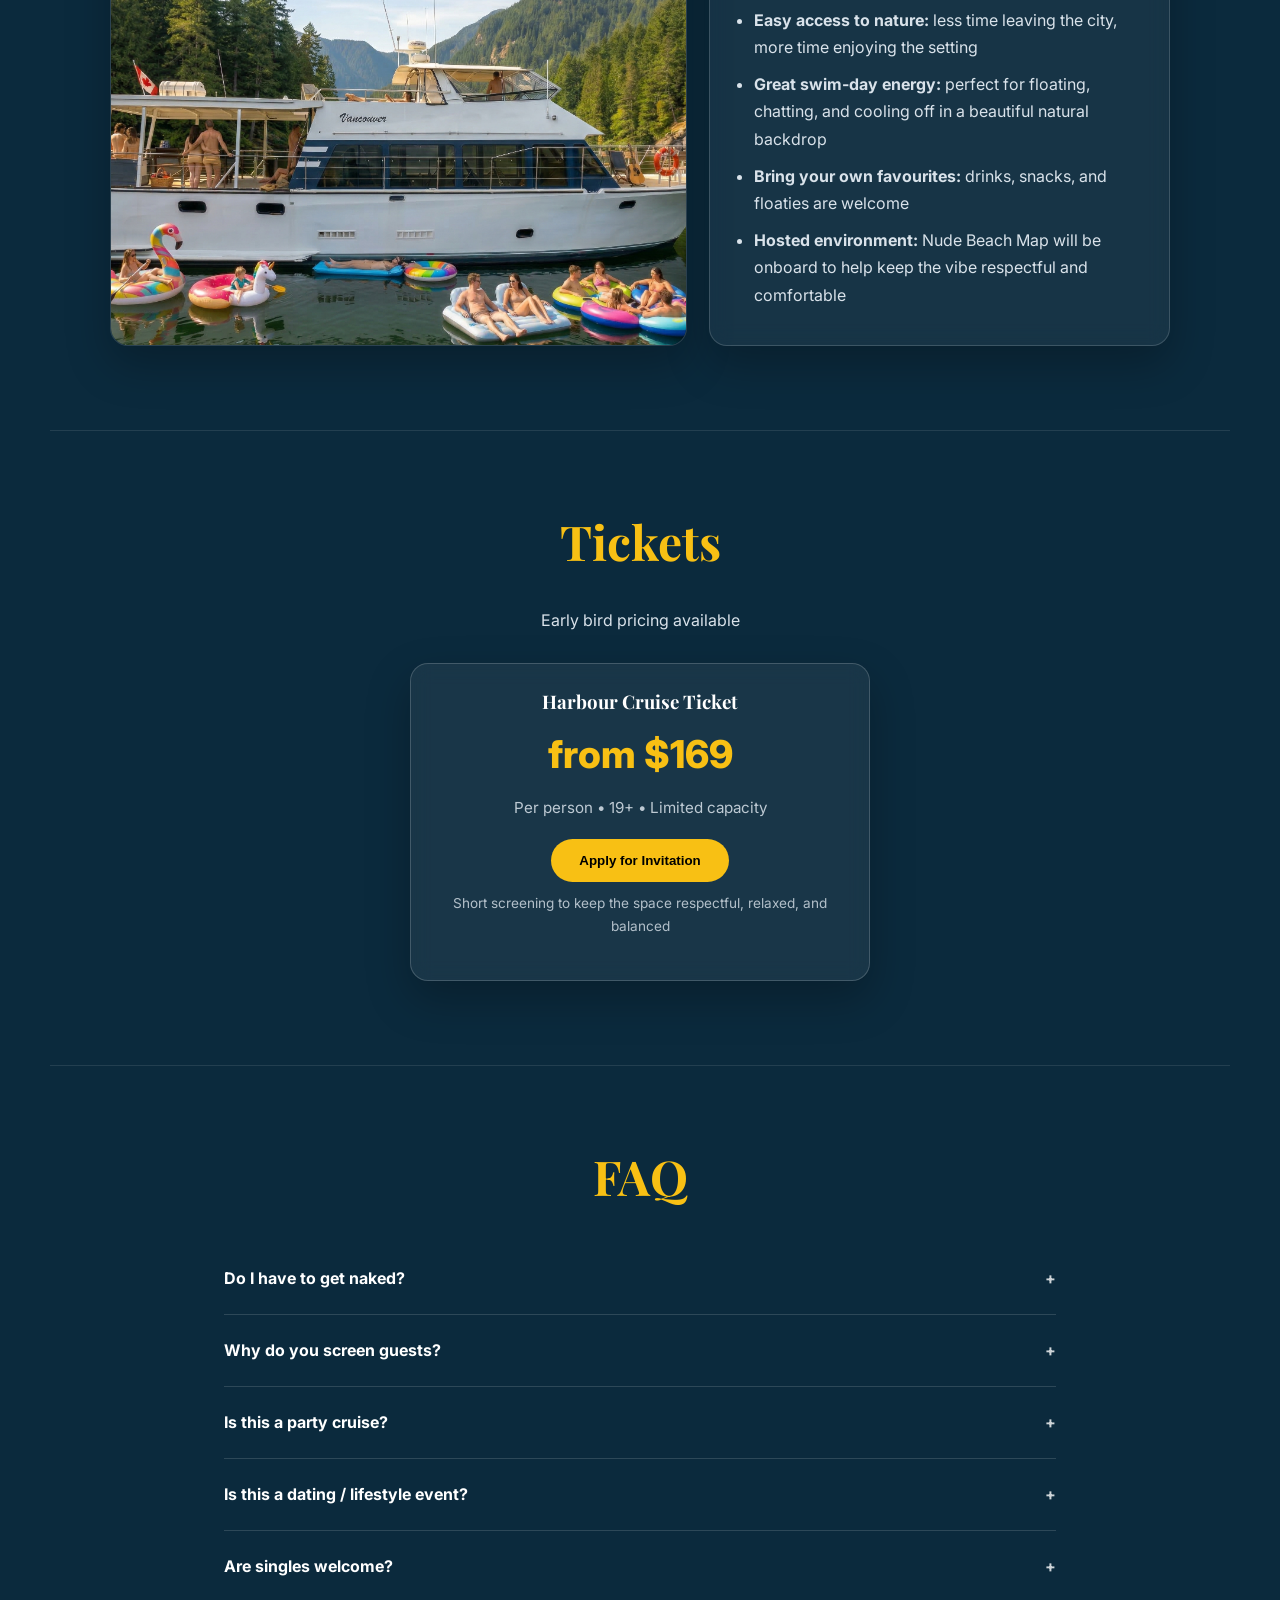
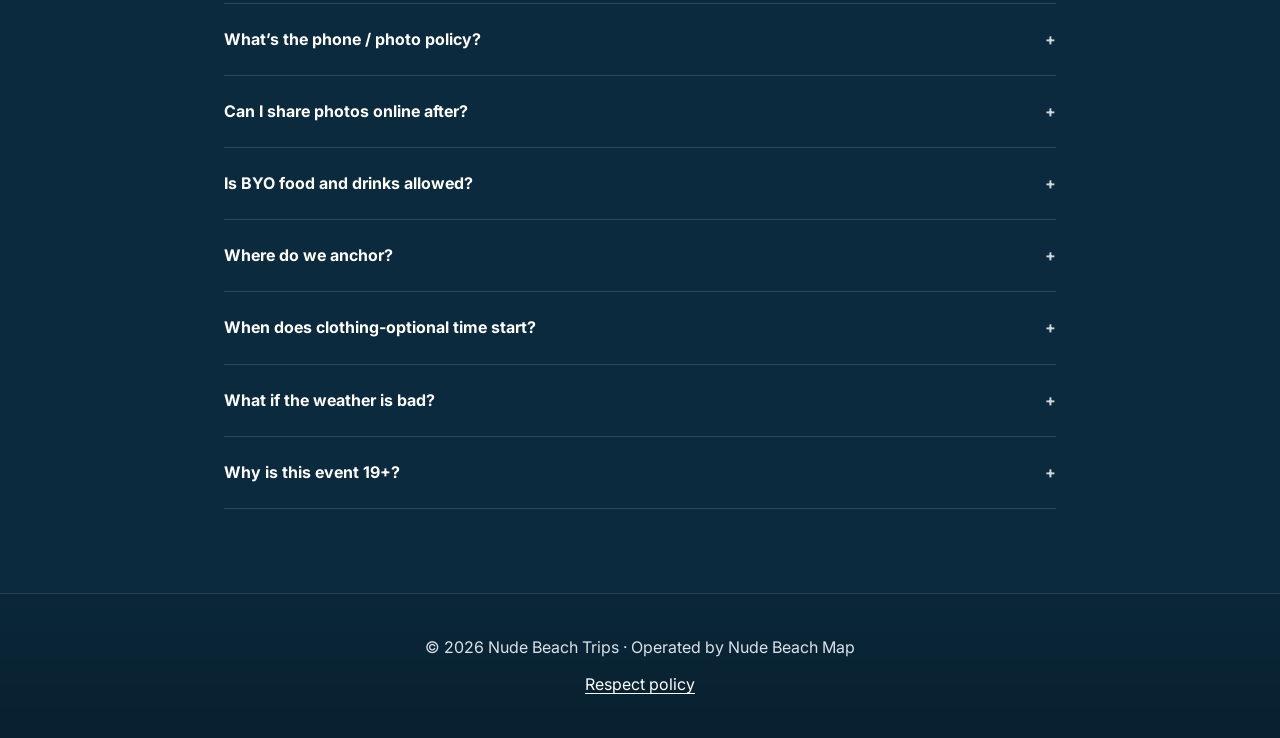
==== commit c4858b18: "Update harbour-cruise.html" ====
--- a/harbour-cruise.html
+++ b/harbour-cruise.html
@@ -63,25 +63,9 @@
   h2{color:var(--sun);font-size:clamp(2rem,4vw,3rem)}
   a{color:var(--teal);text-decoration:none}
 
-  /* ===== Top urgent bar ===== */
-  .top-alert{
-    position:fixed;
-    top:0;left:0;right:0;
-    z-index:120;
-    background:linear-gradient(180deg,var(--urgent),var(--urgent-dark));
-    color:#fff;
-    text-align:center;
-    font-weight:800;
-    letter-spacing:.2px;
-    padding:10px 16px;
-    font-size:.95rem;
-    text-transform:uppercase;
-    box-shadow:0 6px 18px rgba(0,0,0,.24);
-  }
-
   /* ===== Header ===== */
   .site-header{
-    position:fixed;top:44px;left:0;right:0;z-index:99;
+    position:fixed;top:0;left:0;right:0;z-index:99;
     display:flex;justify-content:space-between;align-items:center;
     padding:14px 20px;
     background:linear-gradient(180deg,rgba(0,0,0,.65),transparent);
@@ -123,7 +107,32 @@
     display:grid;
     place-items:center;
     text-align:center;
-    padding-top:118px;
+    padding-top:72px;
+  }
+
+  .hero-badge-wrap{
+    display:flex;
+    flex-direction:column;
+    align-items:center;
+    gap:14px;
+    margin-bottom:16px;
+  }
+
+  .hero-urgent{
+    display:inline-flex;
+    align-items:center;
+    justify-content:center;
+    padding:11px 18px;
+    border-radius:999px;
+    background:linear-gradient(180deg,var(--urgent),var(--urgent-dark));
+    color:#fff;
+    font-weight:800;
+    font-size:.92rem;
+    line-height:1.2;
+    text-transform:uppercase;
+    letter-spacing:.25px;
+    box-shadow:0 12px 28px rgba(0,0,0,.28);
+    border:1px solid rgba(255,255,255,.14);
   }
 
   .hero-date{
@@ -131,7 +140,6 @@
     align-items:center;
     justify-content:center;
     gap:8px;
-    margin:0 0 16px;
     padding:10px 16px;
     border-radius:999px;
     background:rgba(255,255,255,.10);
@@ -322,7 +330,6 @@
 
   @media (max-width:640px){
     .site-header{
-      top:42px;
       padding:12px 16px;
       gap:12px;
     }
@@ -337,10 +344,19 @@
       height:76vh;
     }
     .hero-content{
-      padding-top:138px;
+      padding-top:96px;
+    }
+    .hero-badge-wrap{
+      gap:12px;
+      margin-bottom:14px;
+    }
+    .hero-urgent{
+      font-size:.78rem;
+      padding:9px 14px;
+      max-width:92vw;
+      text-align:center;
     }
     .hero-date{
-      margin-bottom:14px;
       padding:9px 14px;
       font-size:.9rem;
     }
@@ -359,15 +375,8 @@
   }
 
   @media (max-width:460px){
-    .top-alert{
-      font-size:.78rem;
-      padding:9px 12px;
-    }
-    .site-header{
-      top:39px;
-    }
     .hero-content{
-      padding-top:146px;
+      padding-top:108px;
     }
     .hero p{
       max-width:300px;
@@ -382,8 +391,6 @@
 </head>
 
 <body>
-
-<div class="top-alert">Early bird sale on now for a limited time</div>
 
 <header class="site-header">
   <a href="/" class="header-left">
@@ -403,7 +410,10 @@
 
   <div class="hero-content wrap">
     <div>
-      <div class="hero-date">Sat 15 Aug, 2026</div>
+      <div class="hero-badge-wrap">
+        <div class="hero-urgent">Early bird sale on now - until sold out</div>
+        <div class="hero-date">Sat 15 Aug, 2026</div>
+      </div>
       <h1>Harbour Cruise</h1>
       <p>Clothing-Optional • 11.30am–4pm • Port Moody Return • 19+ • Limited Capacity</p>
     </div>
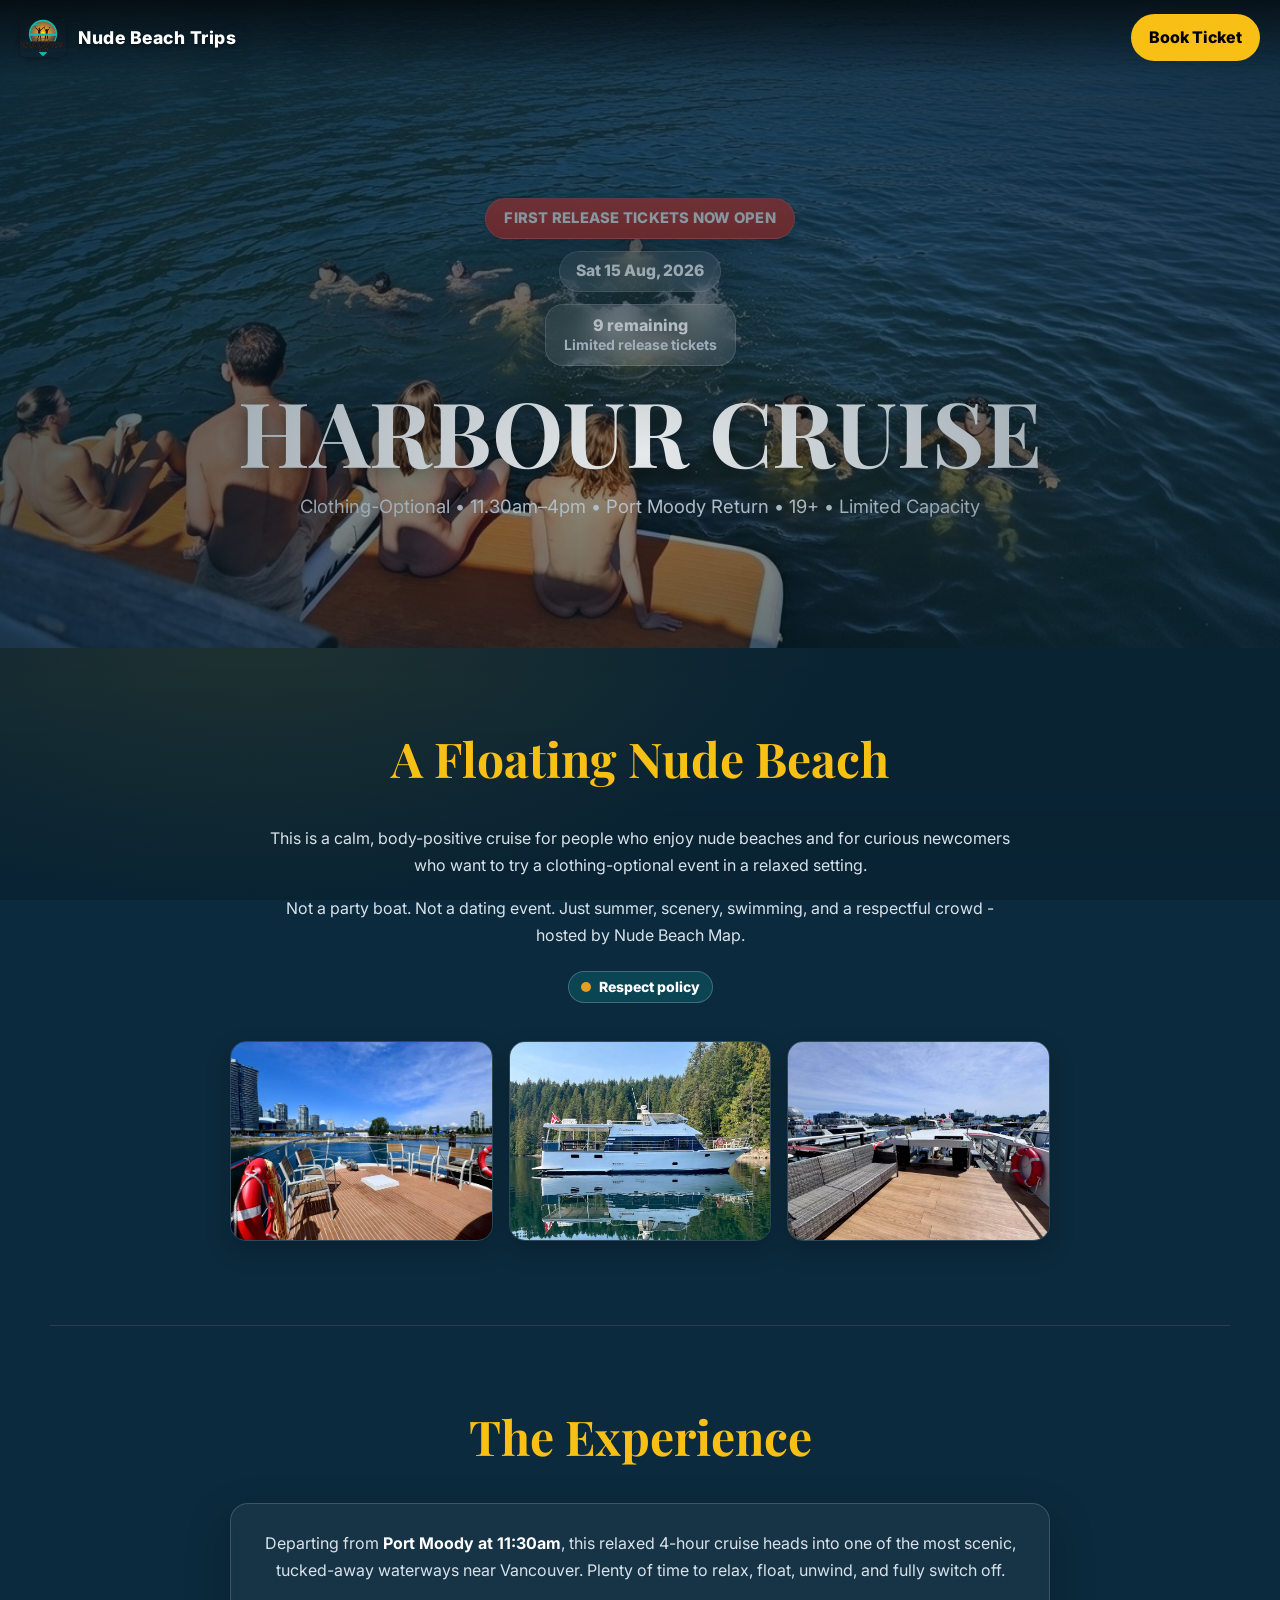
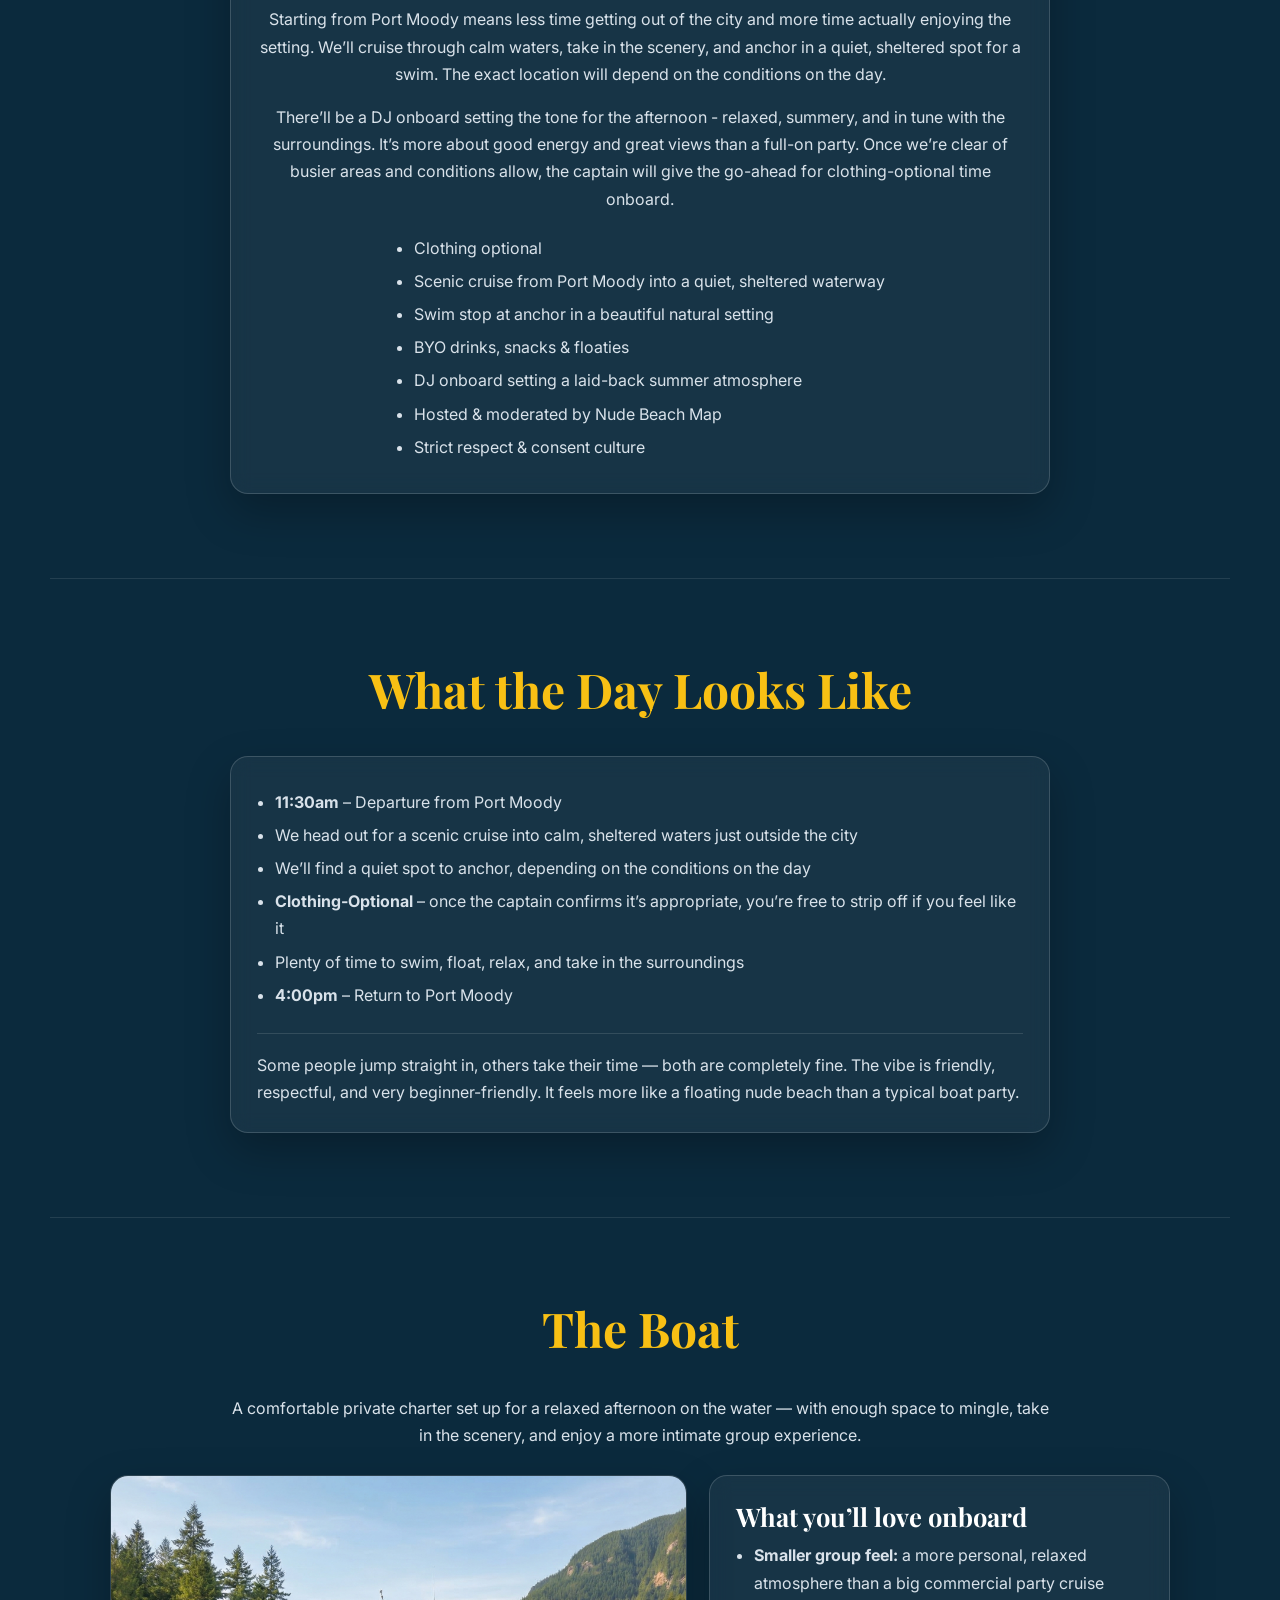
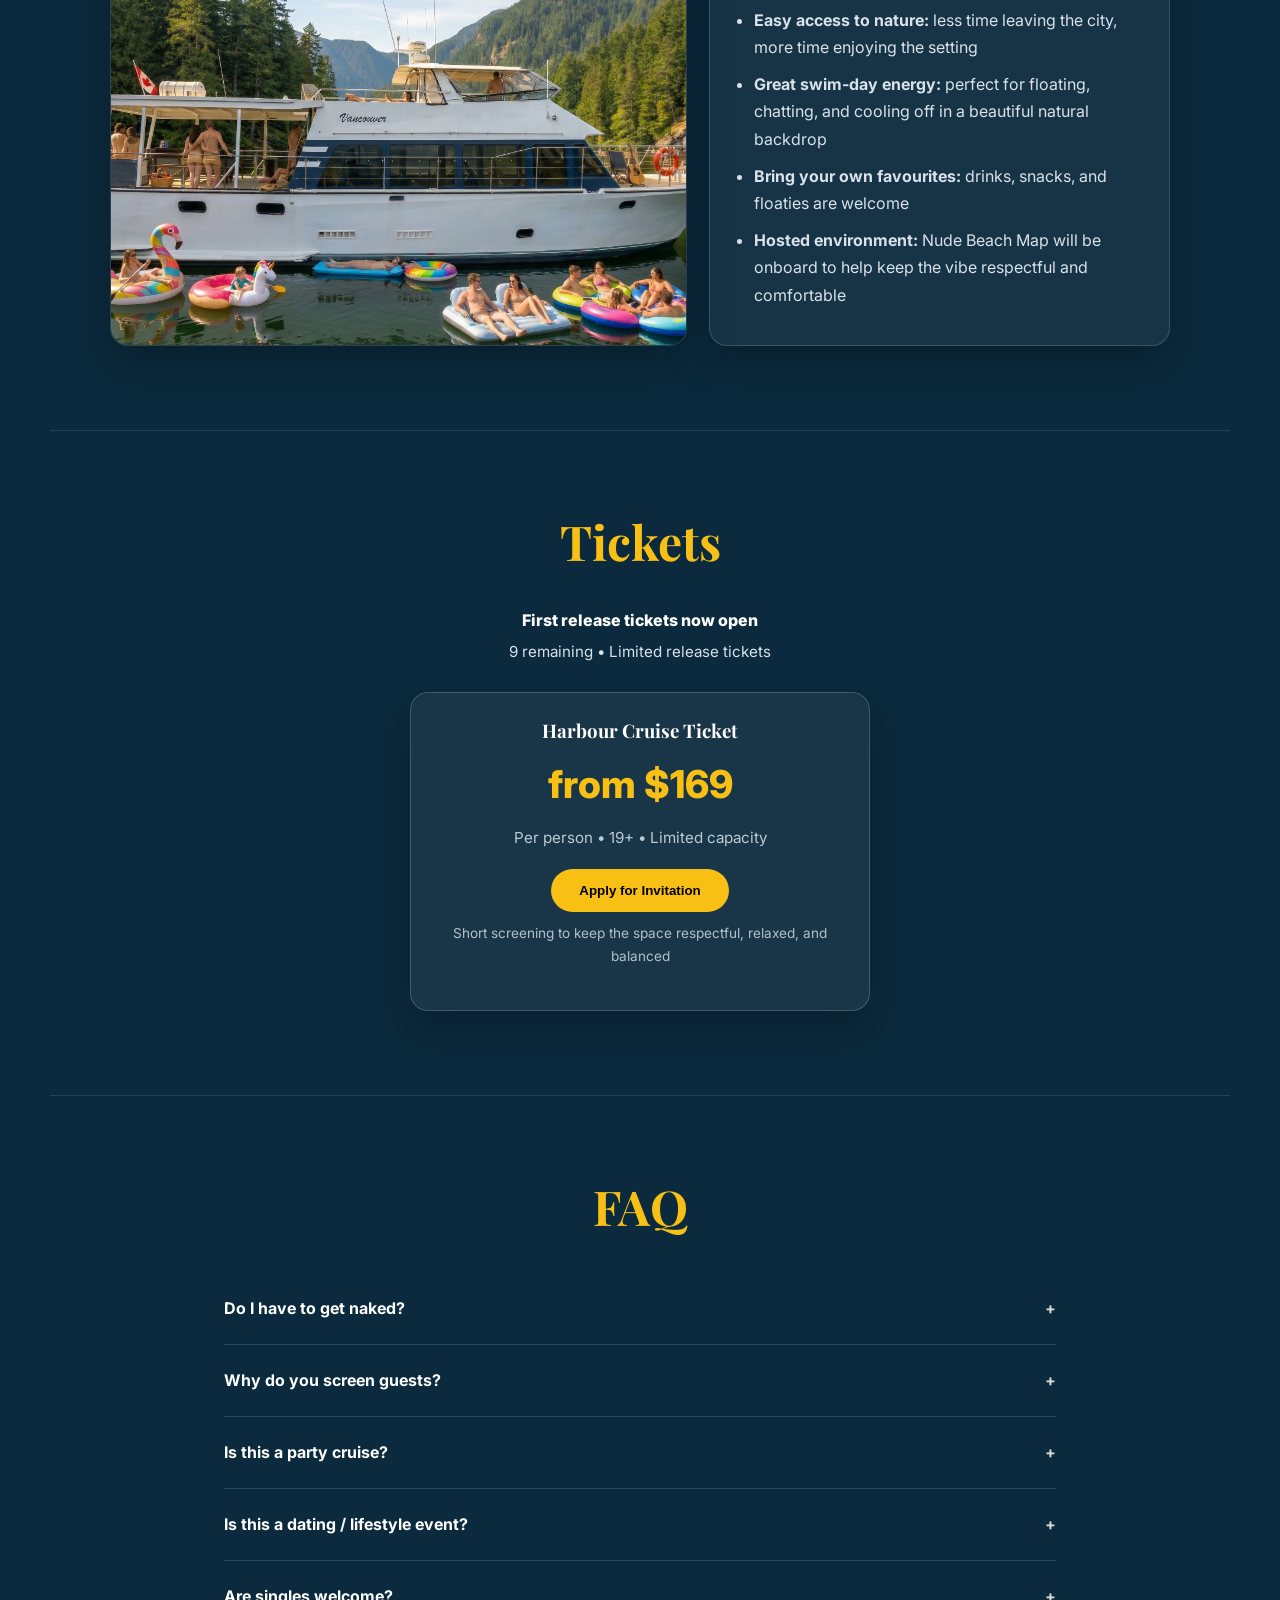
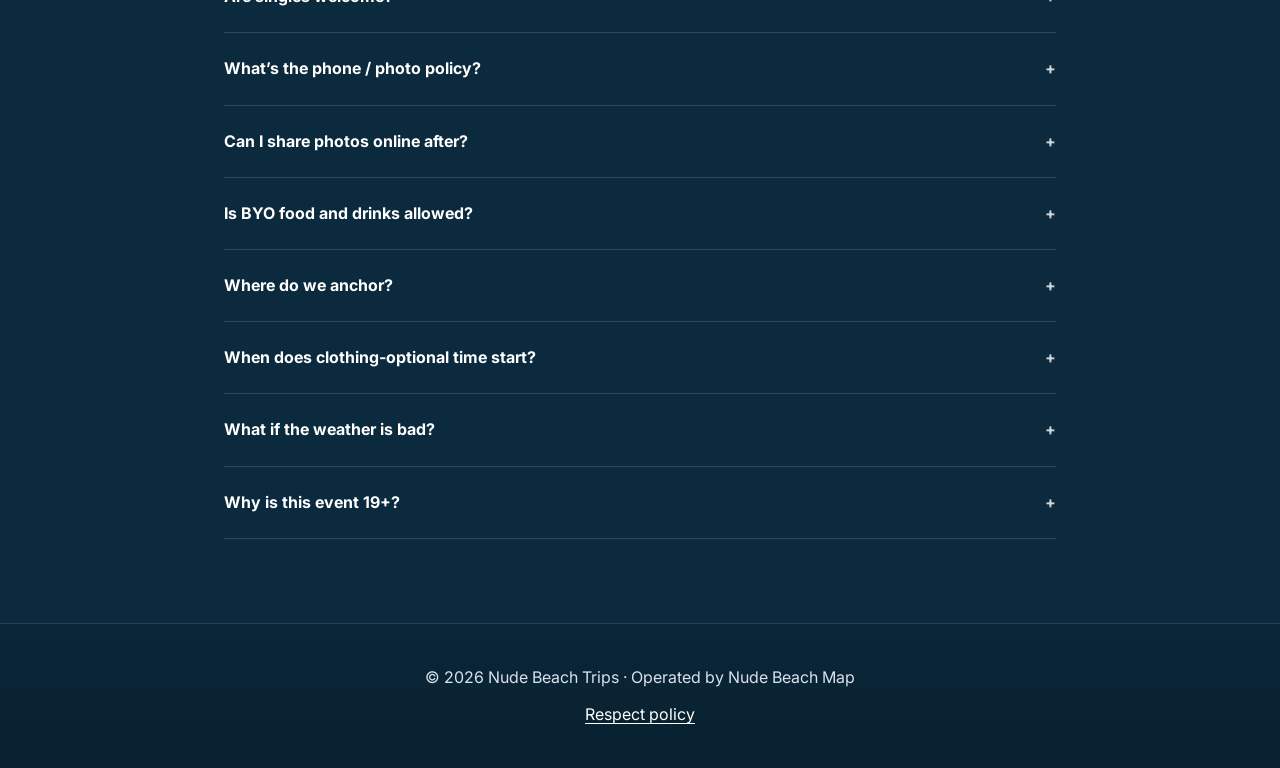
==== commit cace78c3: "Update harbour-cruise.html" ====
--- a/harbour-cruise.html
+++ b/harbour-cruise.html
@@ -114,7 +114,7 @@
     display:flex;
     flex-direction:column;
     align-items:center;
-    gap:14px;
+    gap:12px;
     margin-bottom:16px;
   }
 
@@ -152,6 +152,33 @@
     box-shadow:0 10px 24px rgba(0,0,0,.18);
   }
 
+  .hero-suburgent{
+    display:flex;
+    flex-direction:column;
+    align-items:center;
+    justify-content:center;
+    gap:2px;
+    padding:11px 18px;
+    border-radius:18px;
+    background:rgba(255,255,255,.10);
+    border:1px solid rgba(255,255,255,.18);
+    color:#fff;
+    line-height:1.2;
+    backdrop-filter:blur(10px);
+    -webkit-backdrop-filter:blur(10px);
+    box-shadow:0 10px 24px rgba(0,0,0,.18);
+  }
+  .hero-suburgent strong{
+    font-size:1rem;
+    font-weight:800;
+    color:#fff;
+  }
+  .hero-suburgent span{
+    font-size:.88rem;
+    font-weight:700;
+    color:var(--muted);
+  }
+
   .hero h1{
     font-size:clamp(44px,8.5vw,90px);
     text-transform:uppercase;
@@ -249,6 +276,21 @@
   }
   .ticket-price{font-size:2.4rem;font-weight:800;color:var(--sun)}
   .ticket-meta{opacity:.86;font-size:.95rem;margin-top:8px;color:var(--muted)}
+  .ticket-release{
+    margin:0 0 28px;
+    color:var(--muted);
+    display:flex;
+    flex-direction:column;
+    gap:4px;
+    align-items:center;
+  }
+  .ticket-release strong{
+    color:#fff;
+    font-weight:800;
+  }
+  .ticket-release span{
+    font-size:.95rem;
+  }
   .btn{
     display:inline-block;margin-top:18px;
     background:var(--sun);color:#000;
@@ -347,7 +389,7 @@
       padding-top:96px;
     }
     .hero-badge-wrap{
-      gap:12px;
+      gap:10px;
       margin-bottom:14px;
     }
     .hero-urgent{
@@ -359,6 +401,17 @@
     .hero-date{
       padding:9px 14px;
       font-size:.9rem;
+    }
+    .hero-suburgent{
+      padding:10px 14px;
+      max-width:92vw;
+      text-align:center;
+    }
+    .hero-suburgent strong{
+      font-size:.95rem;
+    }
+    .hero-suburgent span{
+      font-size:.82rem;
     }
     .hero p{
       font-size:1rem;
@@ -411,8 +464,12 @@
   <div class="hero-content wrap">
     <div>
       <div class="hero-badge-wrap">
-        <div class="hero-urgent">Early bird sale on now - until sold out</div>
+        <div class="hero-urgent">First release tickets now open</div>
         <div class="hero-date">Sat 15 Aug, 2026</div>
+        <div class="hero-suburgent">
+          <strong>9 remaining</strong>
+          <span>Limited release tickets</span>
+        </div>
       </div>
       <h1>Harbour Cruise</h1>
       <p>Clothing-Optional • 11.30am–4pm • Port Moody Return • 19+ • Limited Capacity</p>
@@ -534,7 +591,10 @@
 <section class="section sep wrap" id="tickets">
   <div class="text-container">
     <h2>Tickets</h2>
-    <p style="color:var(--muted);margin:0 0 28px">Early bird pricing available</p>
+    <p class="ticket-release">
+      <strong>First release tickets now open</strong>
+      <span>9 remaining • Limited release tickets</span>
+    </p>
 
     <div class="ticket-card">
       <h3 style="margin:0 0 10px">Harbour Cruise Ticket</h3>
@@ -635,7 +695,7 @@
       <div class="faq-header">Where do we anchor? <span>+</span></div>
       <div class="faq-body">
         <div class="faq-content">
-          Somewhere in Indian Arm, depending on weather and water conditions. We’ll aim for a quiet, scenic spot with good privacy and safe swimming conditions.
+          Somewhere away from the city, depending on weather and water conditions. We’ll aim for a quiet, scenic spot with good privacy and safe swimming conditions.
         </div>
       </div>
     </div>
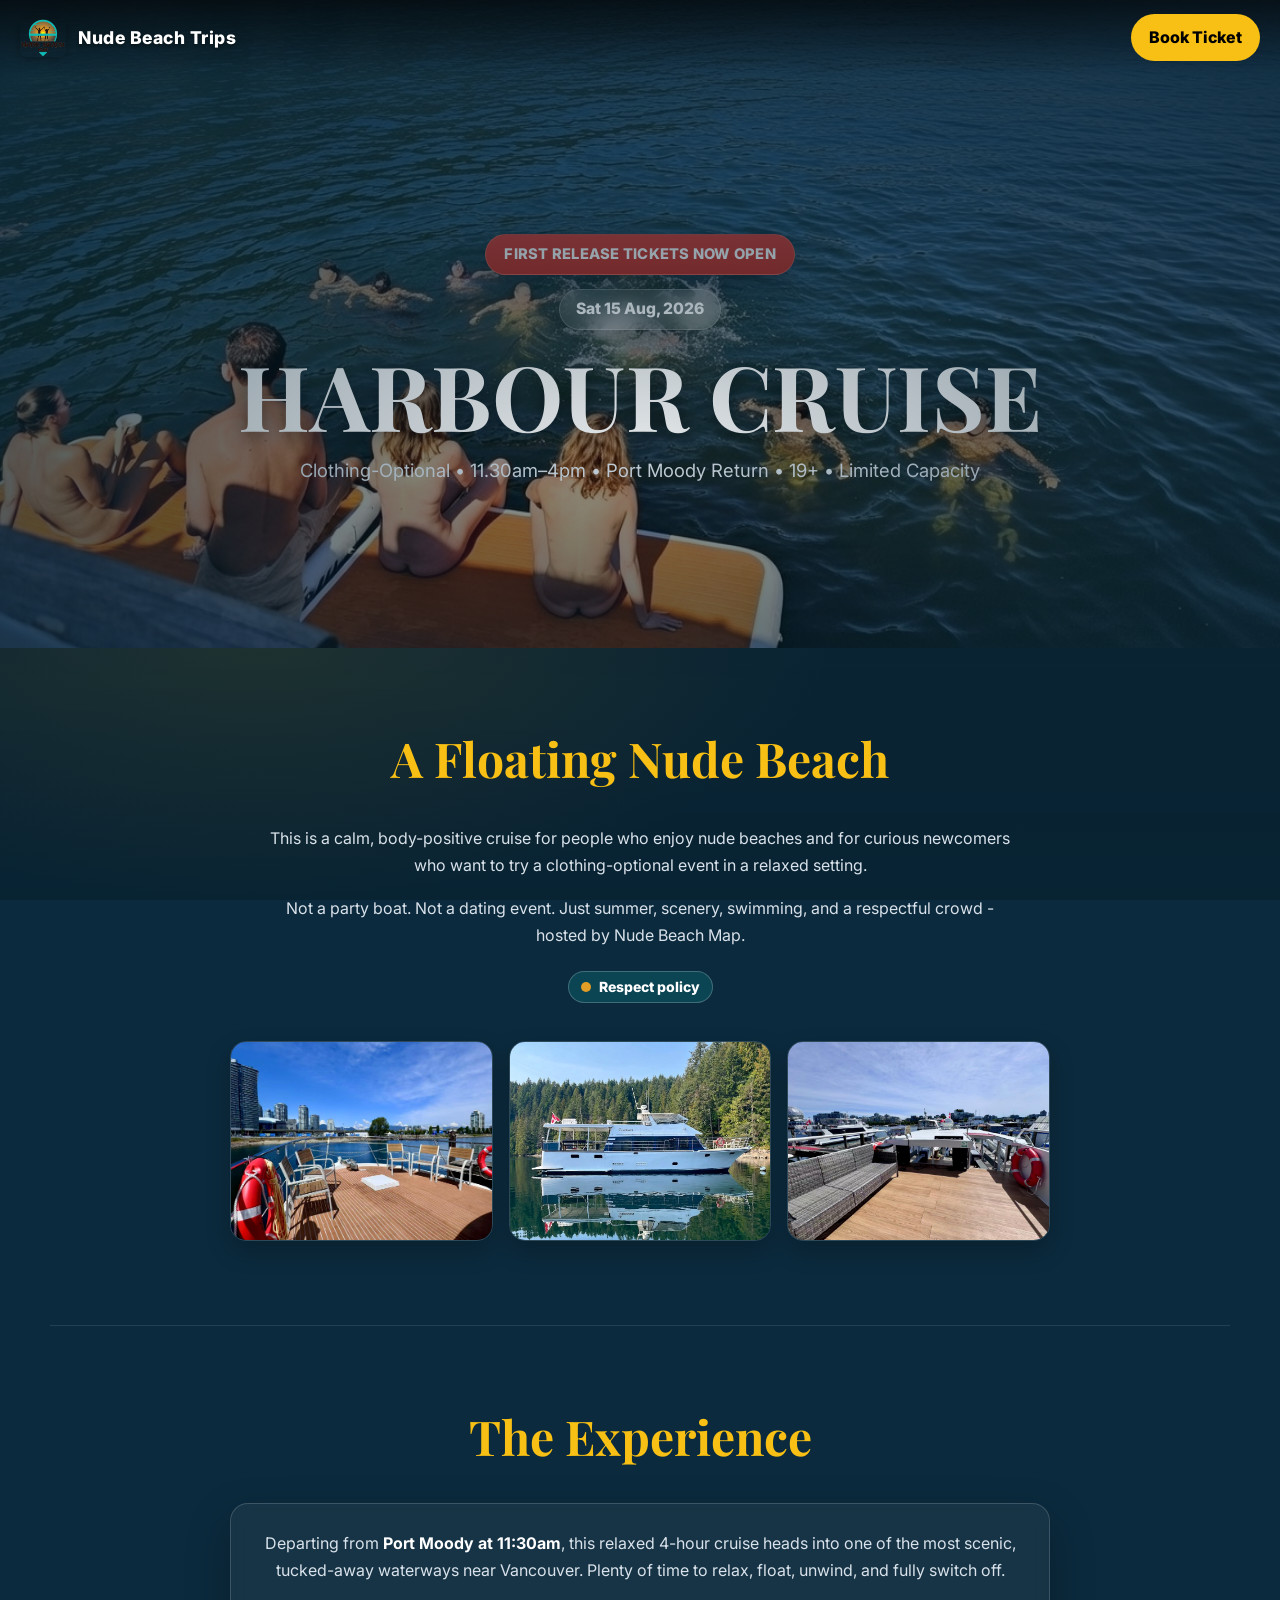
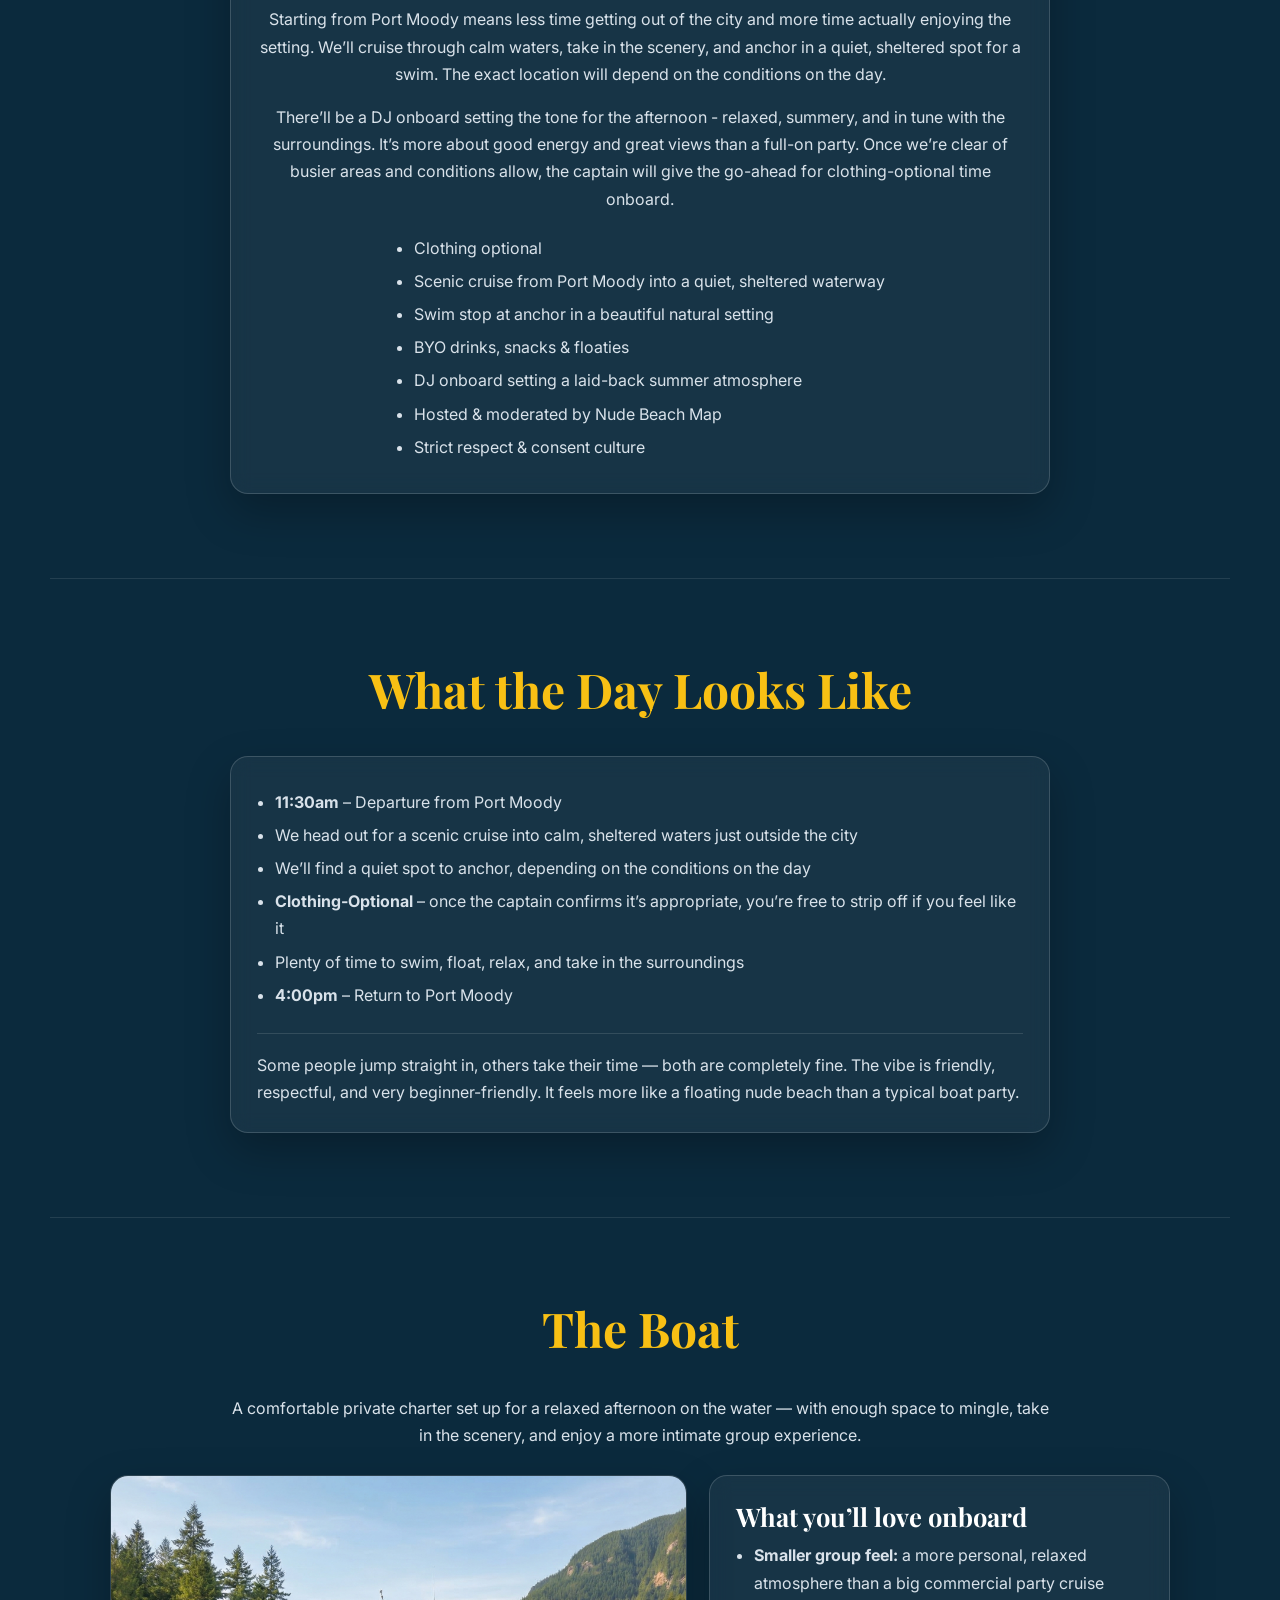
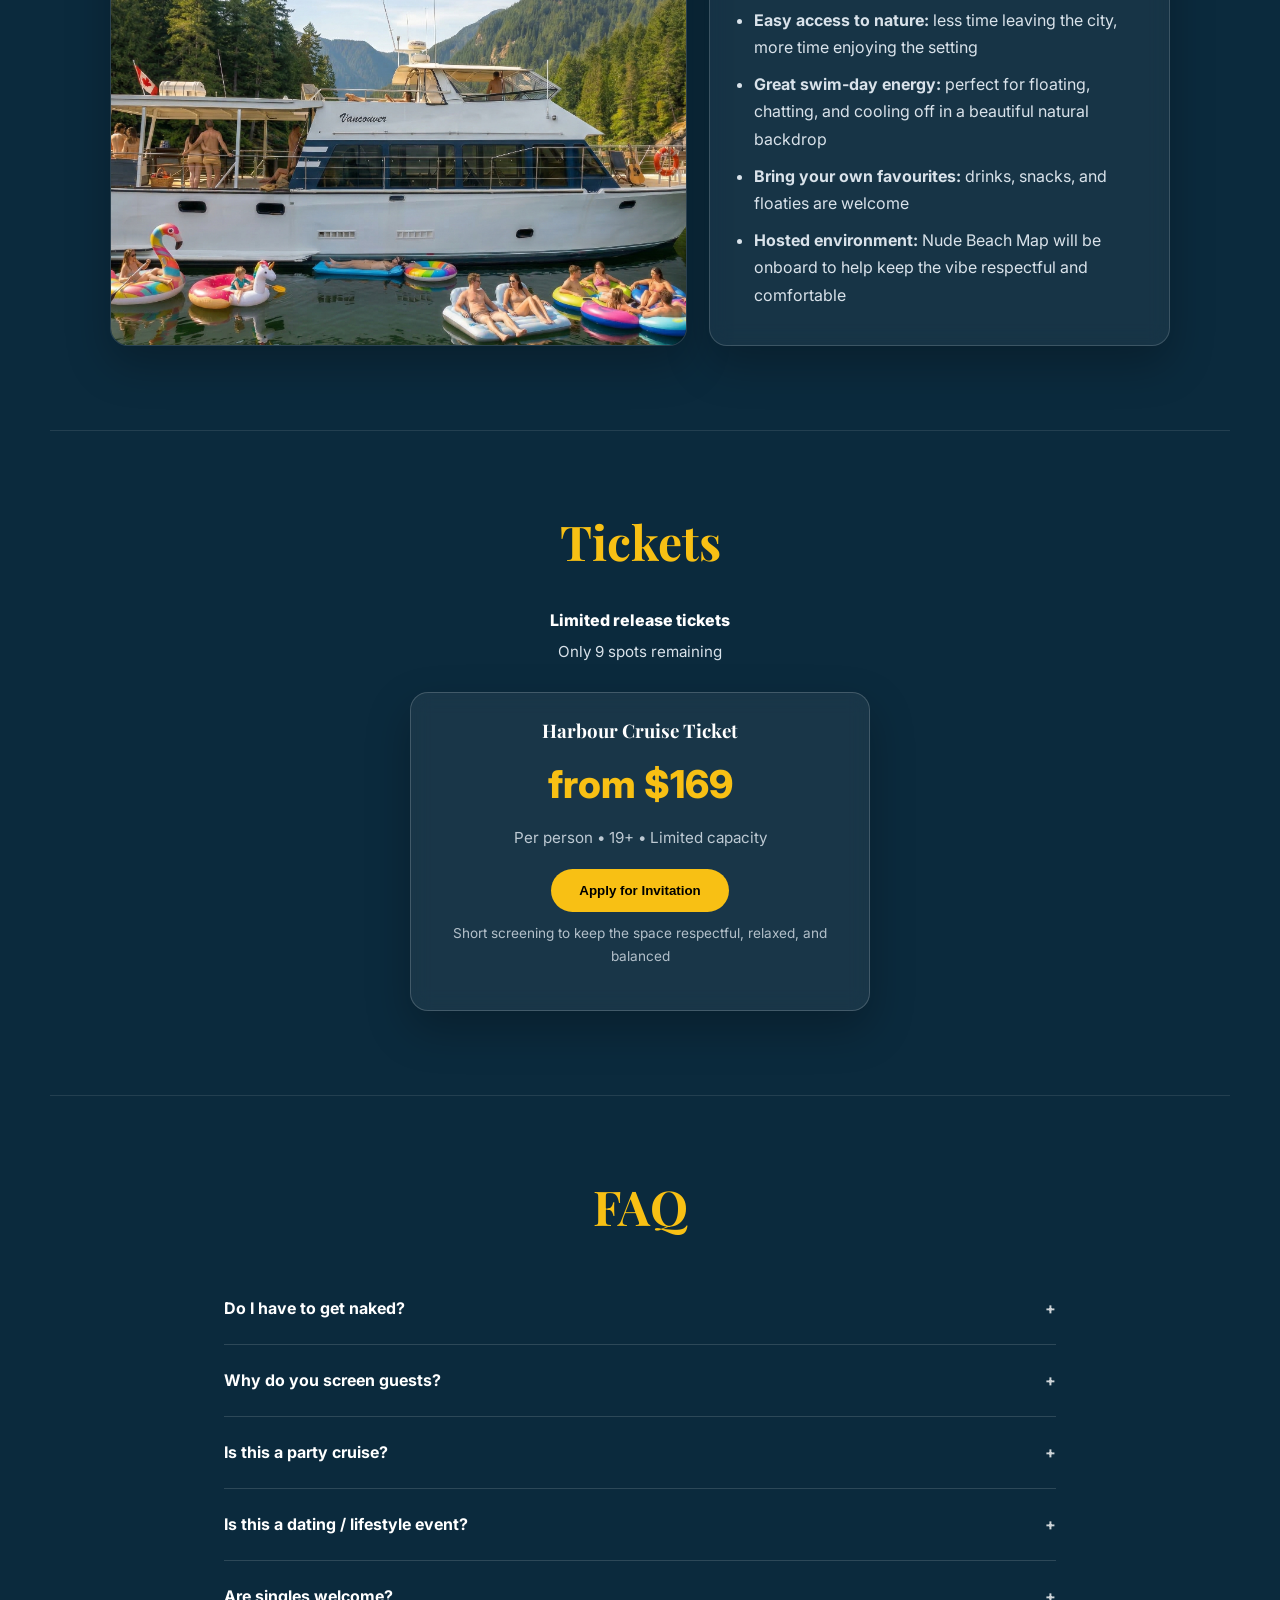
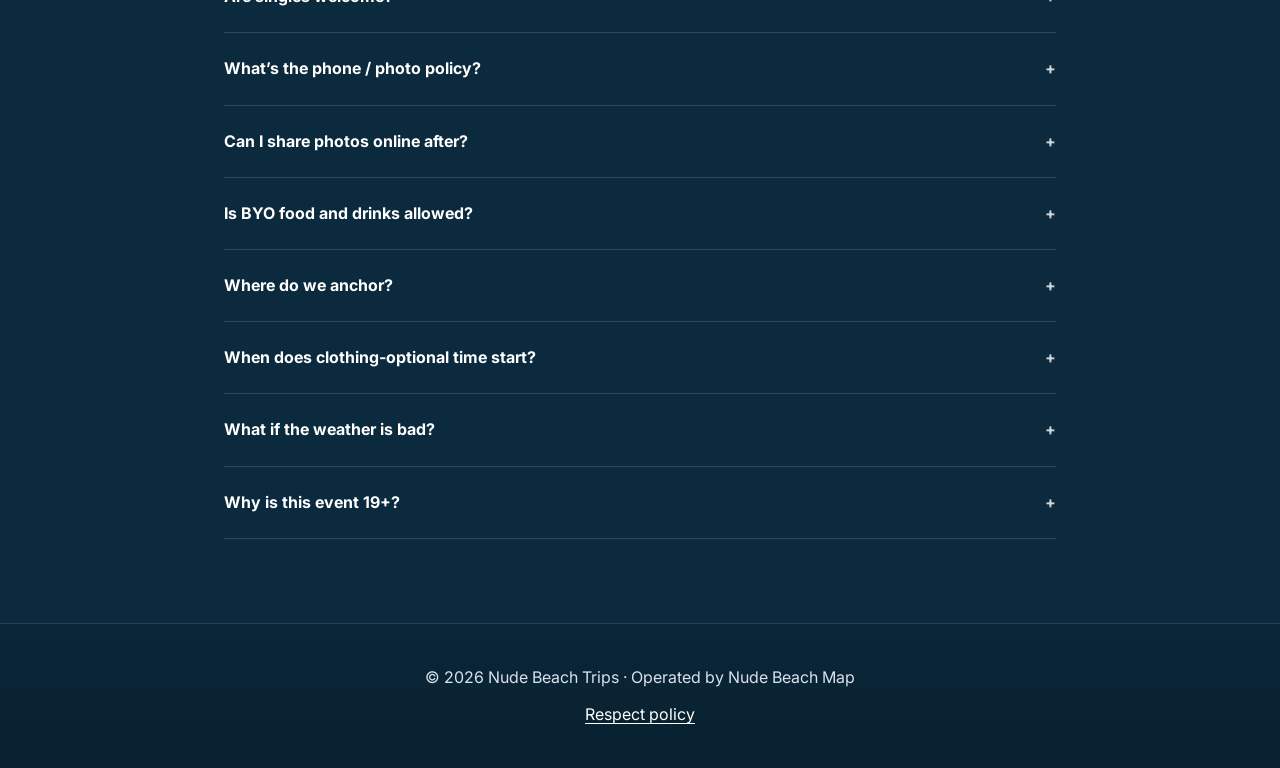
==== commit 79d12e19: "Update harbour-cruise.html" ====
--- a/harbour-cruise.html
+++ b/harbour-cruise.html
@@ -114,7 +114,7 @@
     display:flex;
     flex-direction:column;
     align-items:center;
-    gap:12px;
+    gap:14px;
     margin-bottom:16px;
   }
 
@@ -152,33 +152,6 @@
     box-shadow:0 10px 24px rgba(0,0,0,.18);
   }
 
-  .hero-suburgent{
-    display:flex;
-    flex-direction:column;
-    align-items:center;
-    justify-content:center;
-    gap:2px;
-    padding:11px 18px;
-    border-radius:18px;
-    background:rgba(255,255,255,.10);
-    border:1px solid rgba(255,255,255,.18);
-    color:#fff;
-    line-height:1.2;
-    backdrop-filter:blur(10px);
-    -webkit-backdrop-filter:blur(10px);
-    box-shadow:0 10px 24px rgba(0,0,0,.18);
-  }
-  .hero-suburgent strong{
-    font-size:1rem;
-    font-weight:800;
-    color:#fff;
-  }
-  .hero-suburgent span{
-    font-size:.88rem;
-    font-weight:700;
-    color:var(--muted);
-  }
-
   .hero h1{
     font-size:clamp(44px,8.5vw,90px);
     text-transform:uppercase;
@@ -389,7 +362,7 @@
       padding-top:96px;
     }
     .hero-badge-wrap{
-      gap:10px;
+      gap:12px;
       margin-bottom:14px;
     }
     .hero-urgent{
@@ -401,17 +374,6 @@
     .hero-date{
       padding:9px 14px;
       font-size:.9rem;
-    }
-    .hero-suburgent{
-      padding:10px 14px;
-      max-width:92vw;
-      text-align:center;
-    }
-    .hero-suburgent strong{
-      font-size:.95rem;
-    }
-    .hero-suburgent span{
-      font-size:.82rem;
     }
     .hero p{
       font-size:1rem;
@@ -466,10 +428,6 @@
       <div class="hero-badge-wrap">
         <div class="hero-urgent">First release tickets now open</div>
         <div class="hero-date">Sat 15 Aug, 2026</div>
-        <div class="hero-suburgent">
-          <strong>9 remaining</strong>
-          <span>Limited release tickets</span>
-        </div>
       </div>
       <h1>Harbour Cruise</h1>
       <p>Clothing-Optional • 11.30am–4pm • Port Moody Return • 19+ • Limited Capacity</p>
@@ -592,8 +550,8 @@
   <div class="text-container">
     <h2>Tickets</h2>
     <p class="ticket-release">
-      <strong>First release tickets now open</strong>
-      <span>9 remaining • Limited release tickets</span>
+      <strong>Limited release tickets</strong>
+      <span>Only 9 spots remaining</span>
     </p>
 
     <div class="ticket-card">
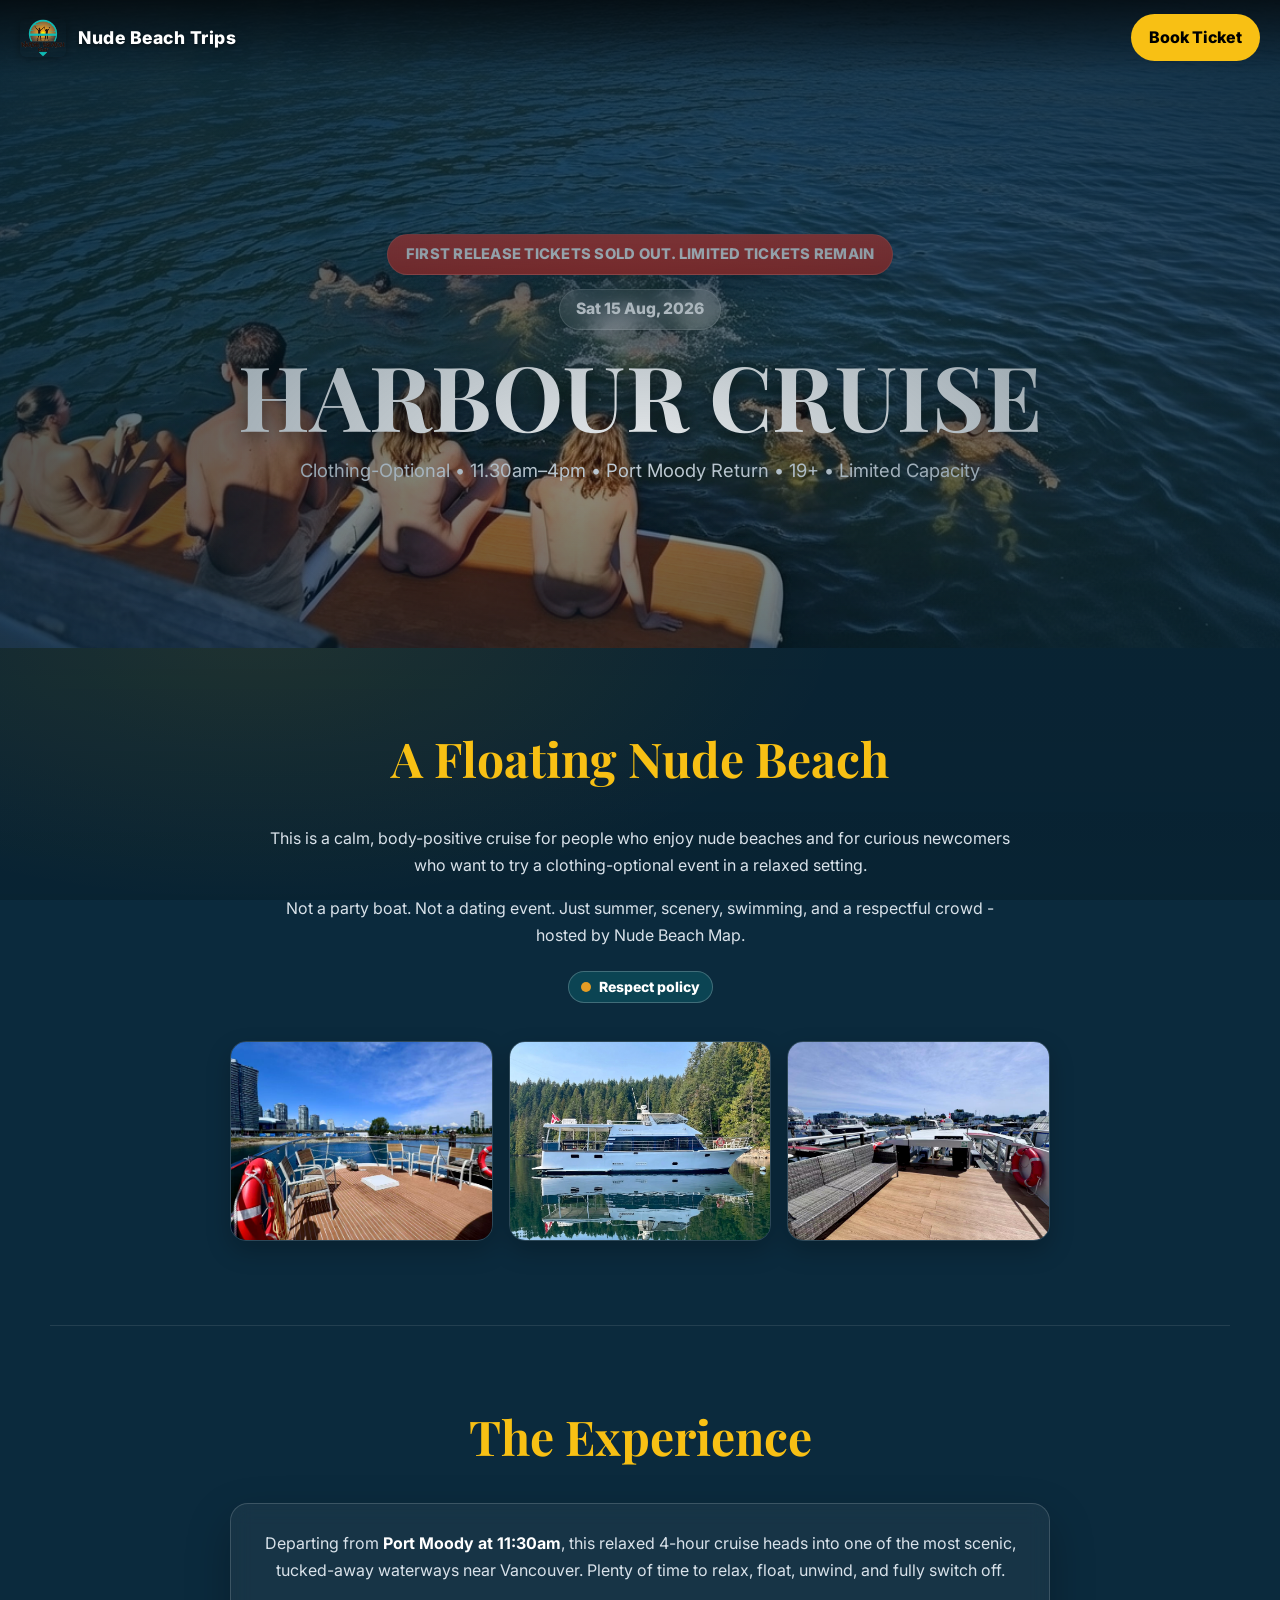
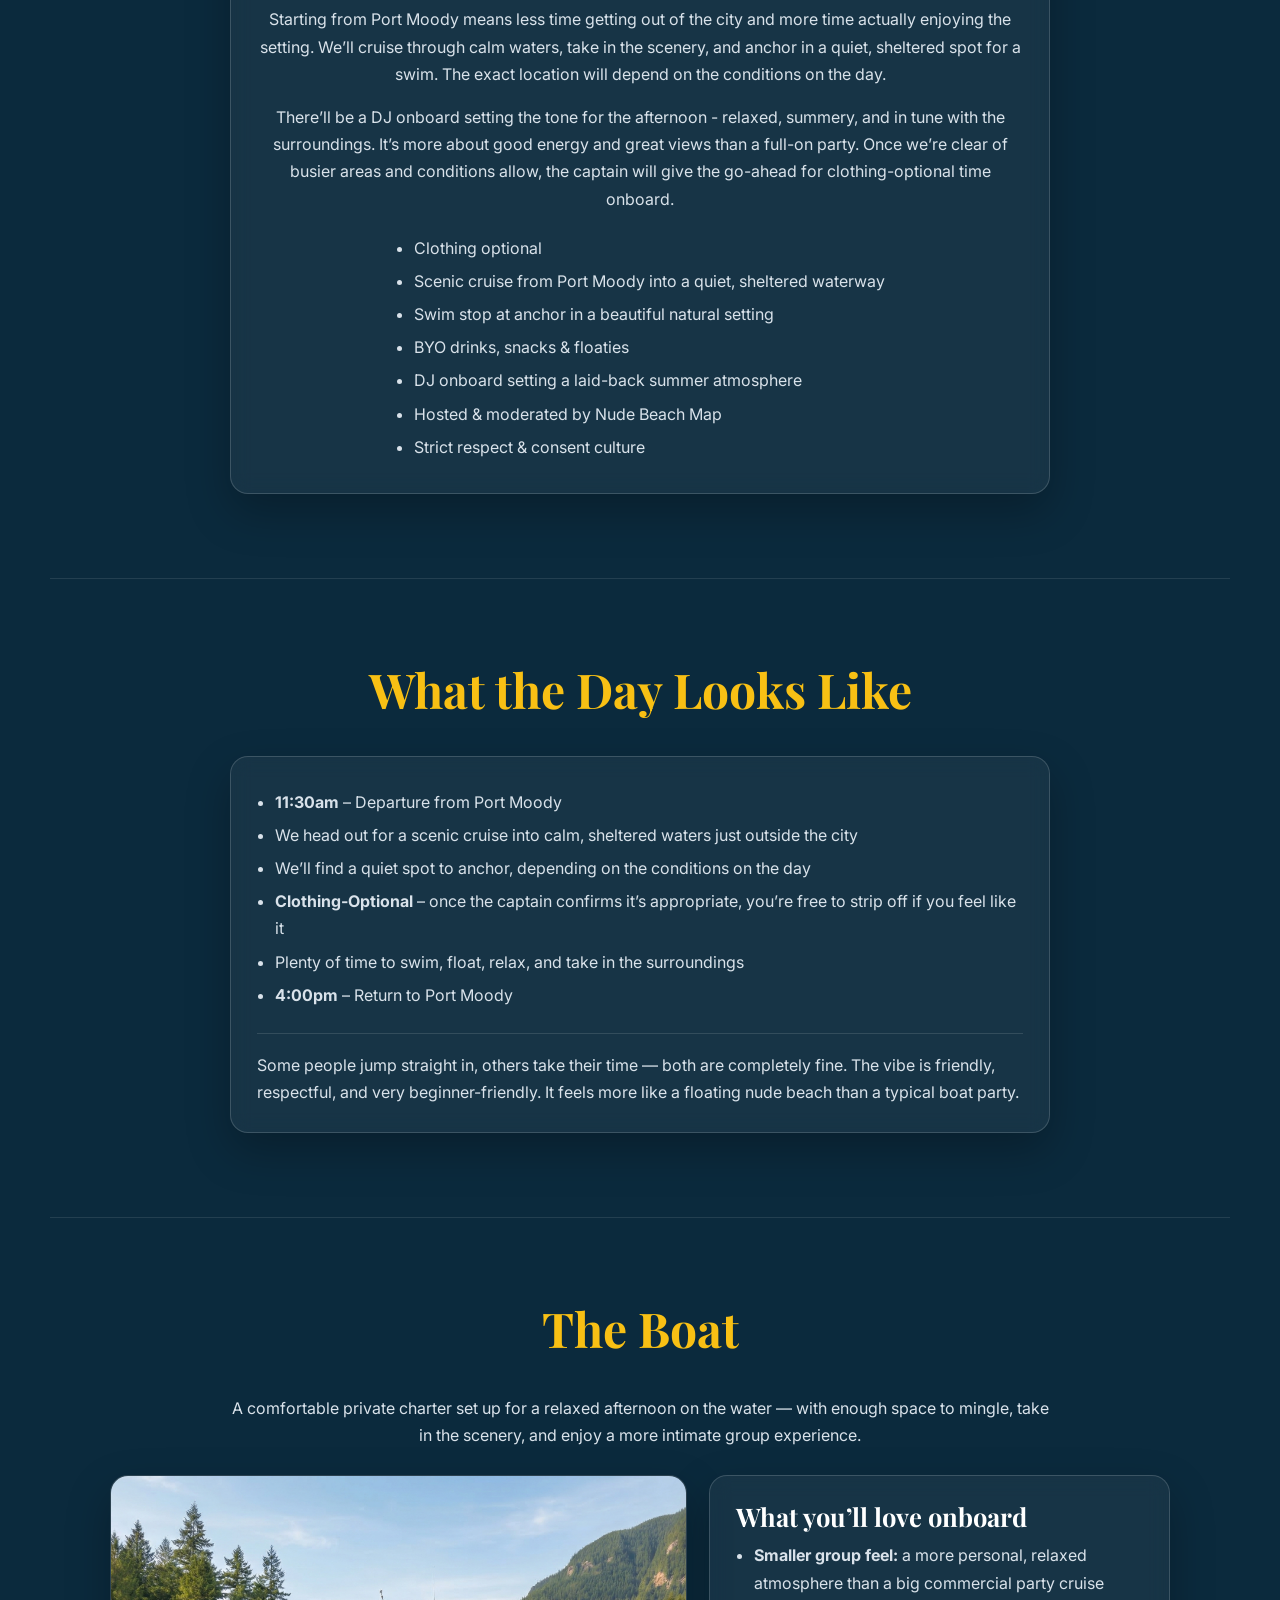
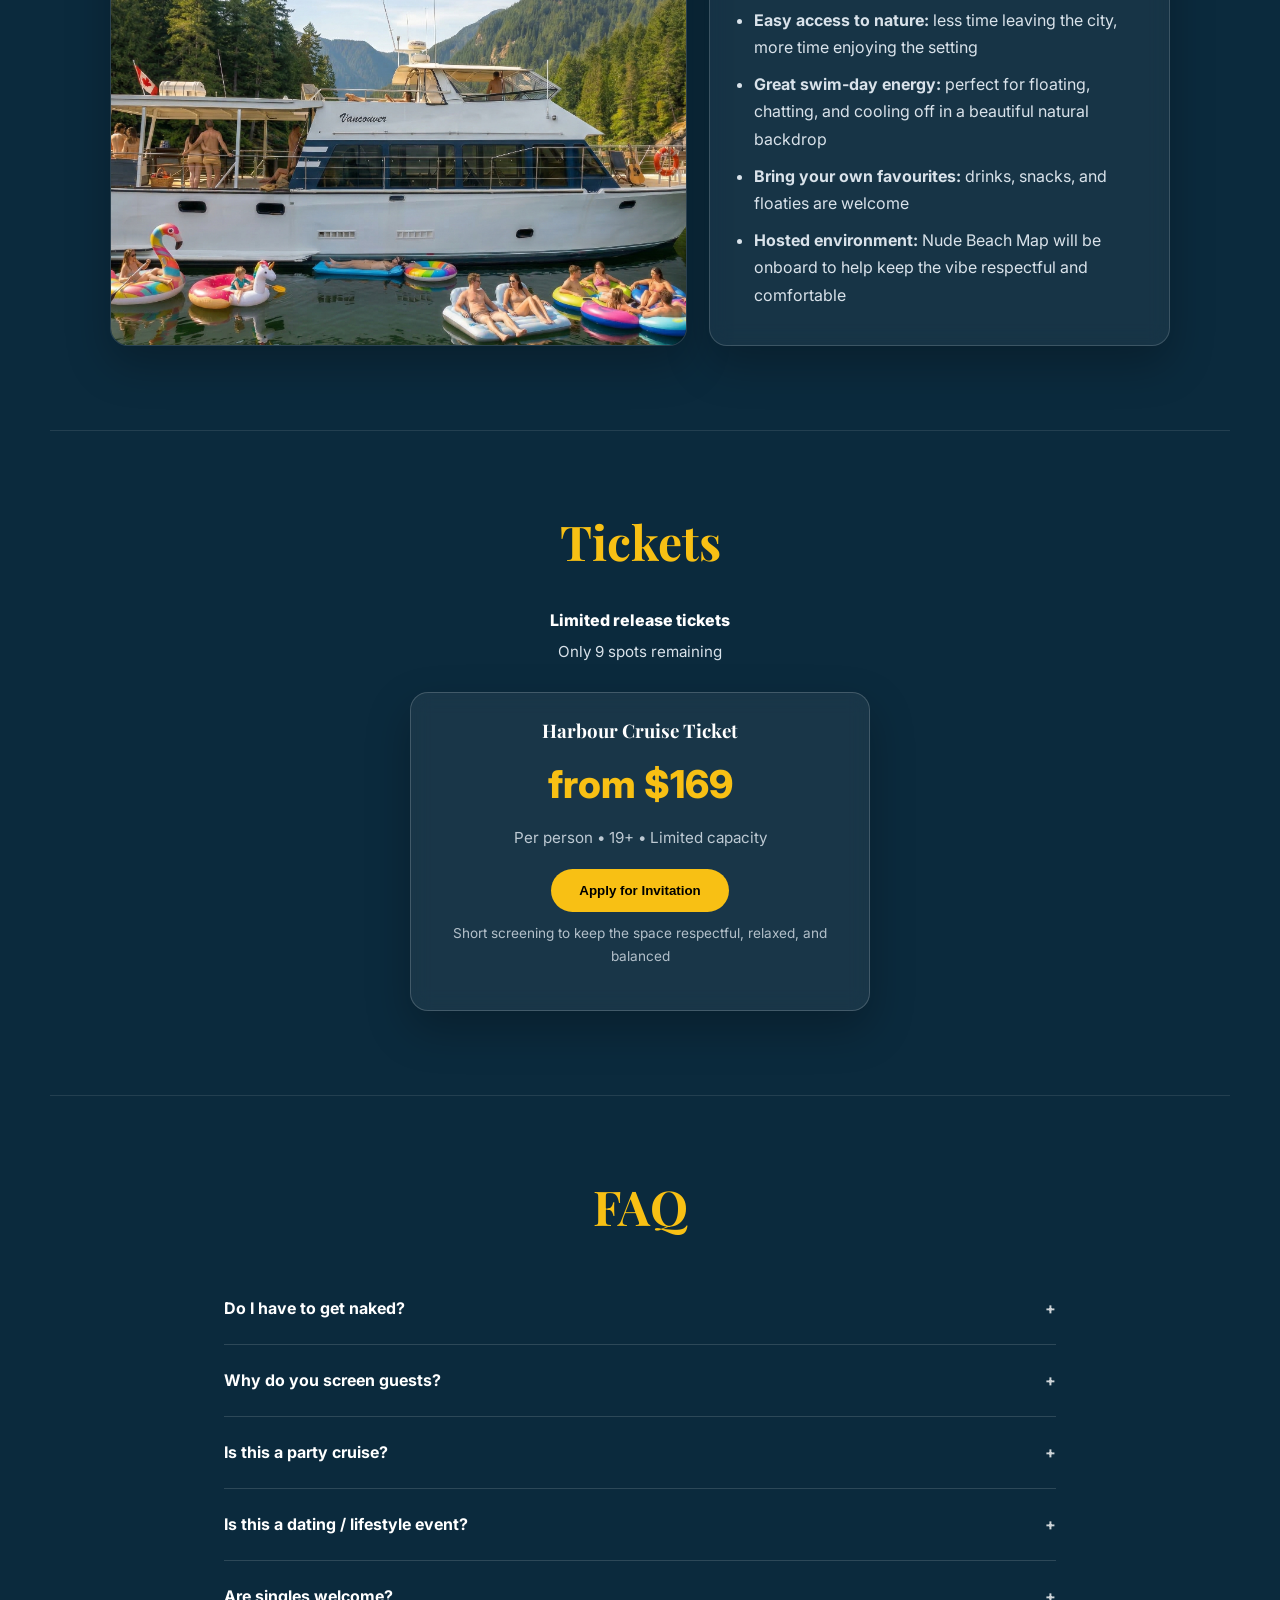
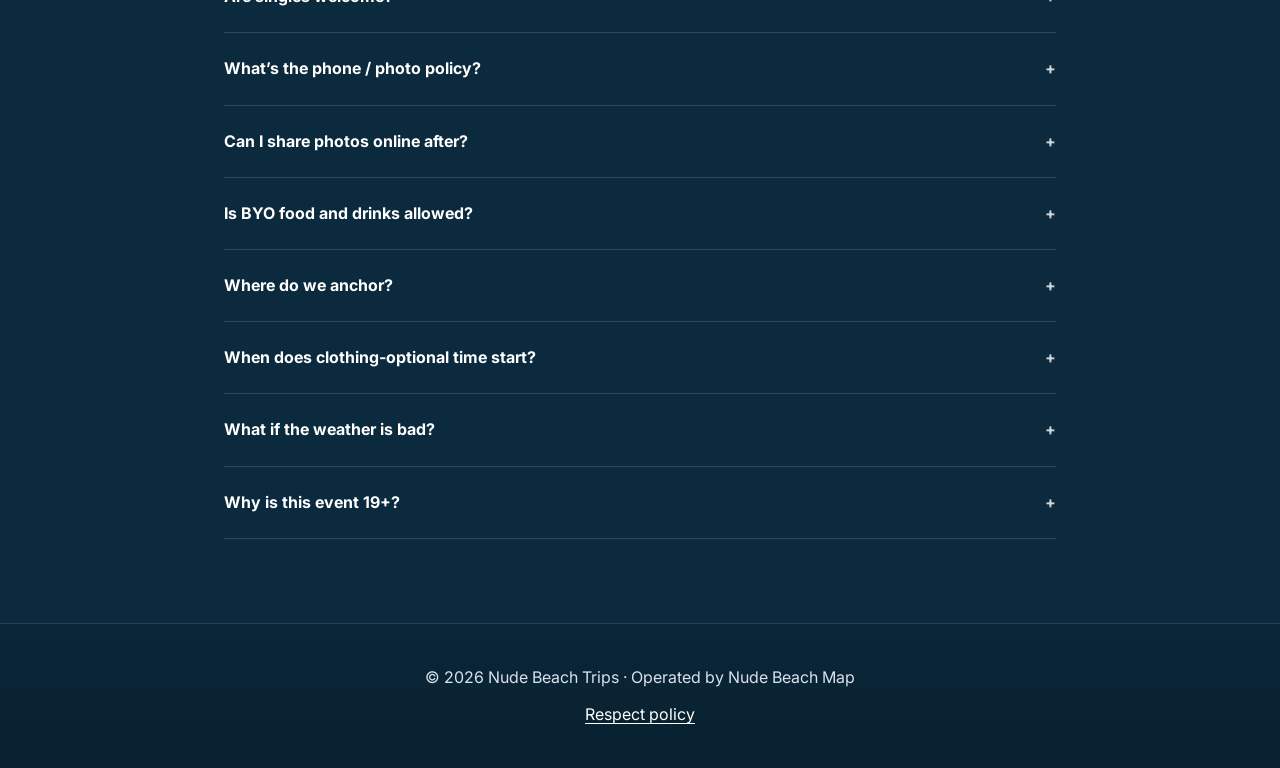
==== commit 2fc93d0c: "Update harbour-cruise.html" ====
--- a/harbour-cruise.html
+++ b/harbour-cruise.html
@@ -426,7 +426,7 @@
   <div class="hero-content wrap">
     <div>
       <div class="hero-badge-wrap">
-        <div class="hero-urgent">First release tickets now open</div>
+        <div class="hero-urgent">First release tickets sold out. Limited tickets remain</div>
         <div class="hero-date">Sat 15 Aug, 2026</div>
       </div>
       <h1>Harbour Cruise</h1>
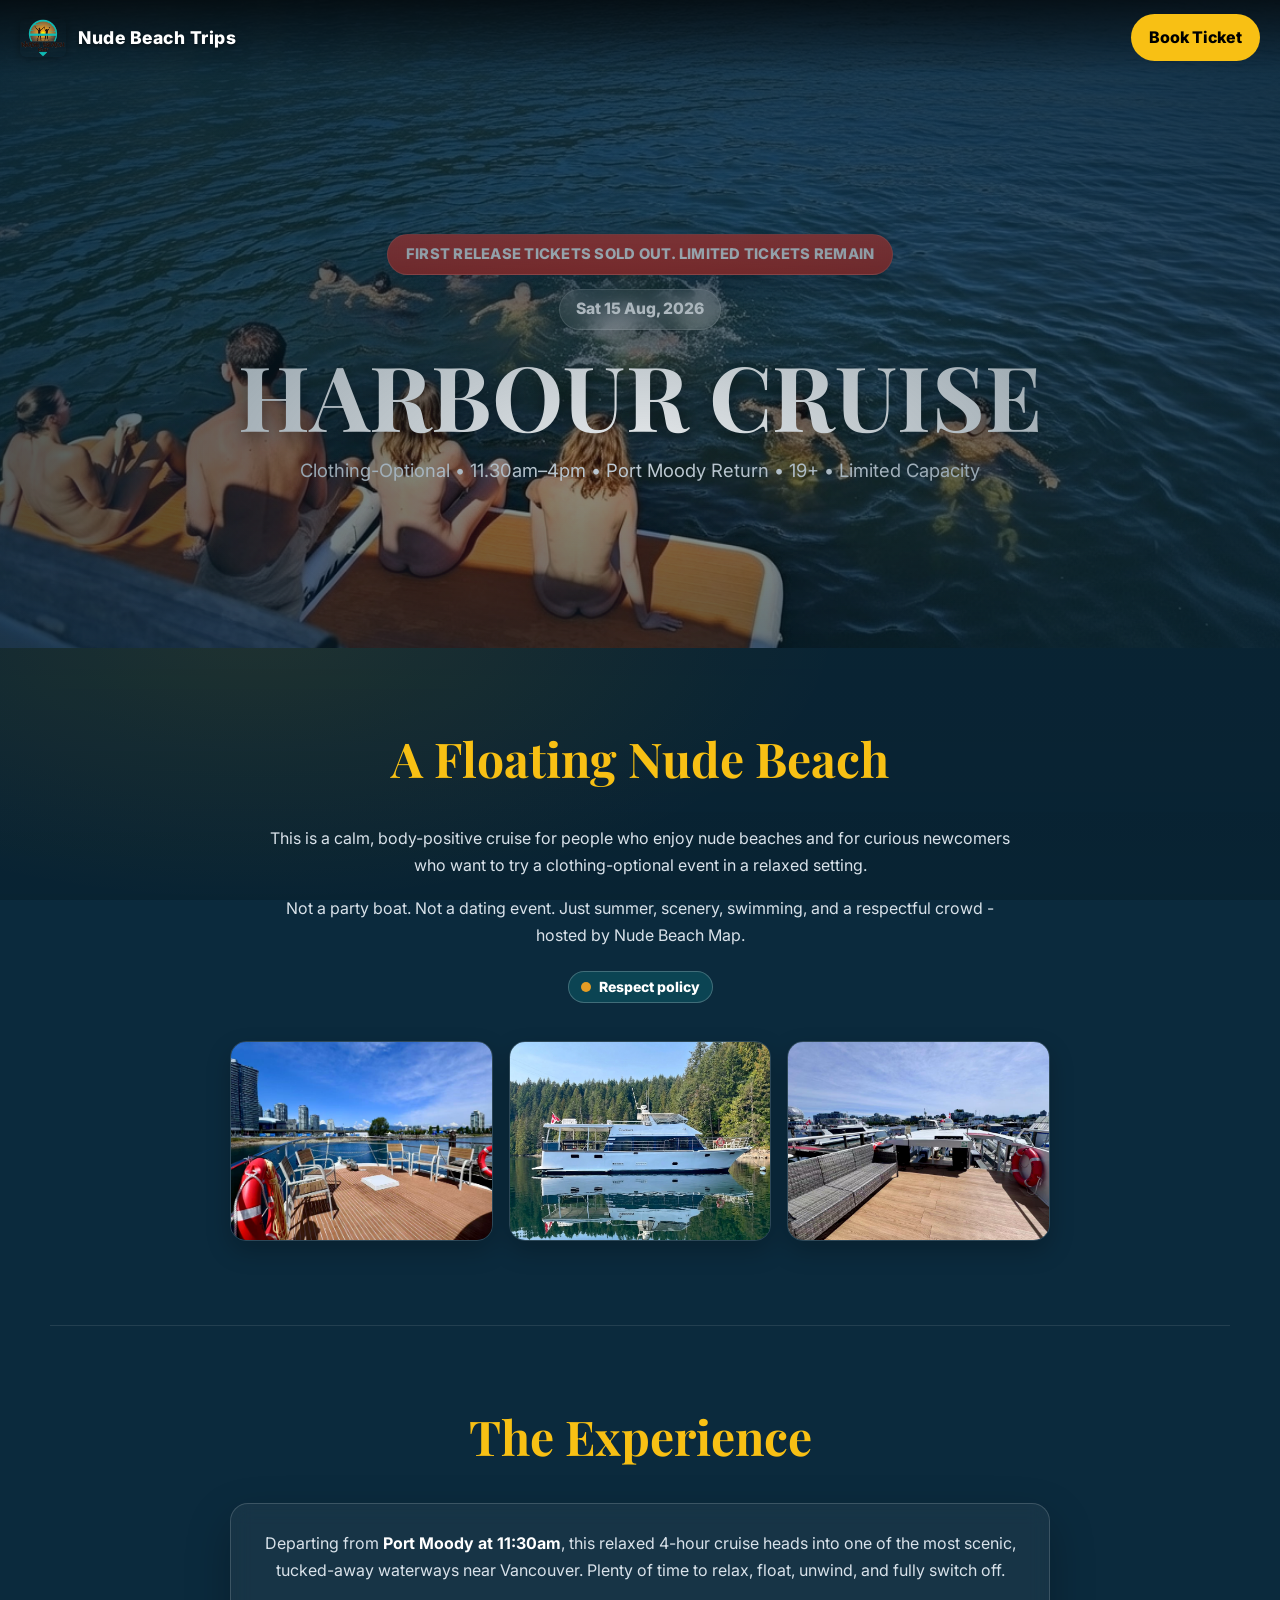
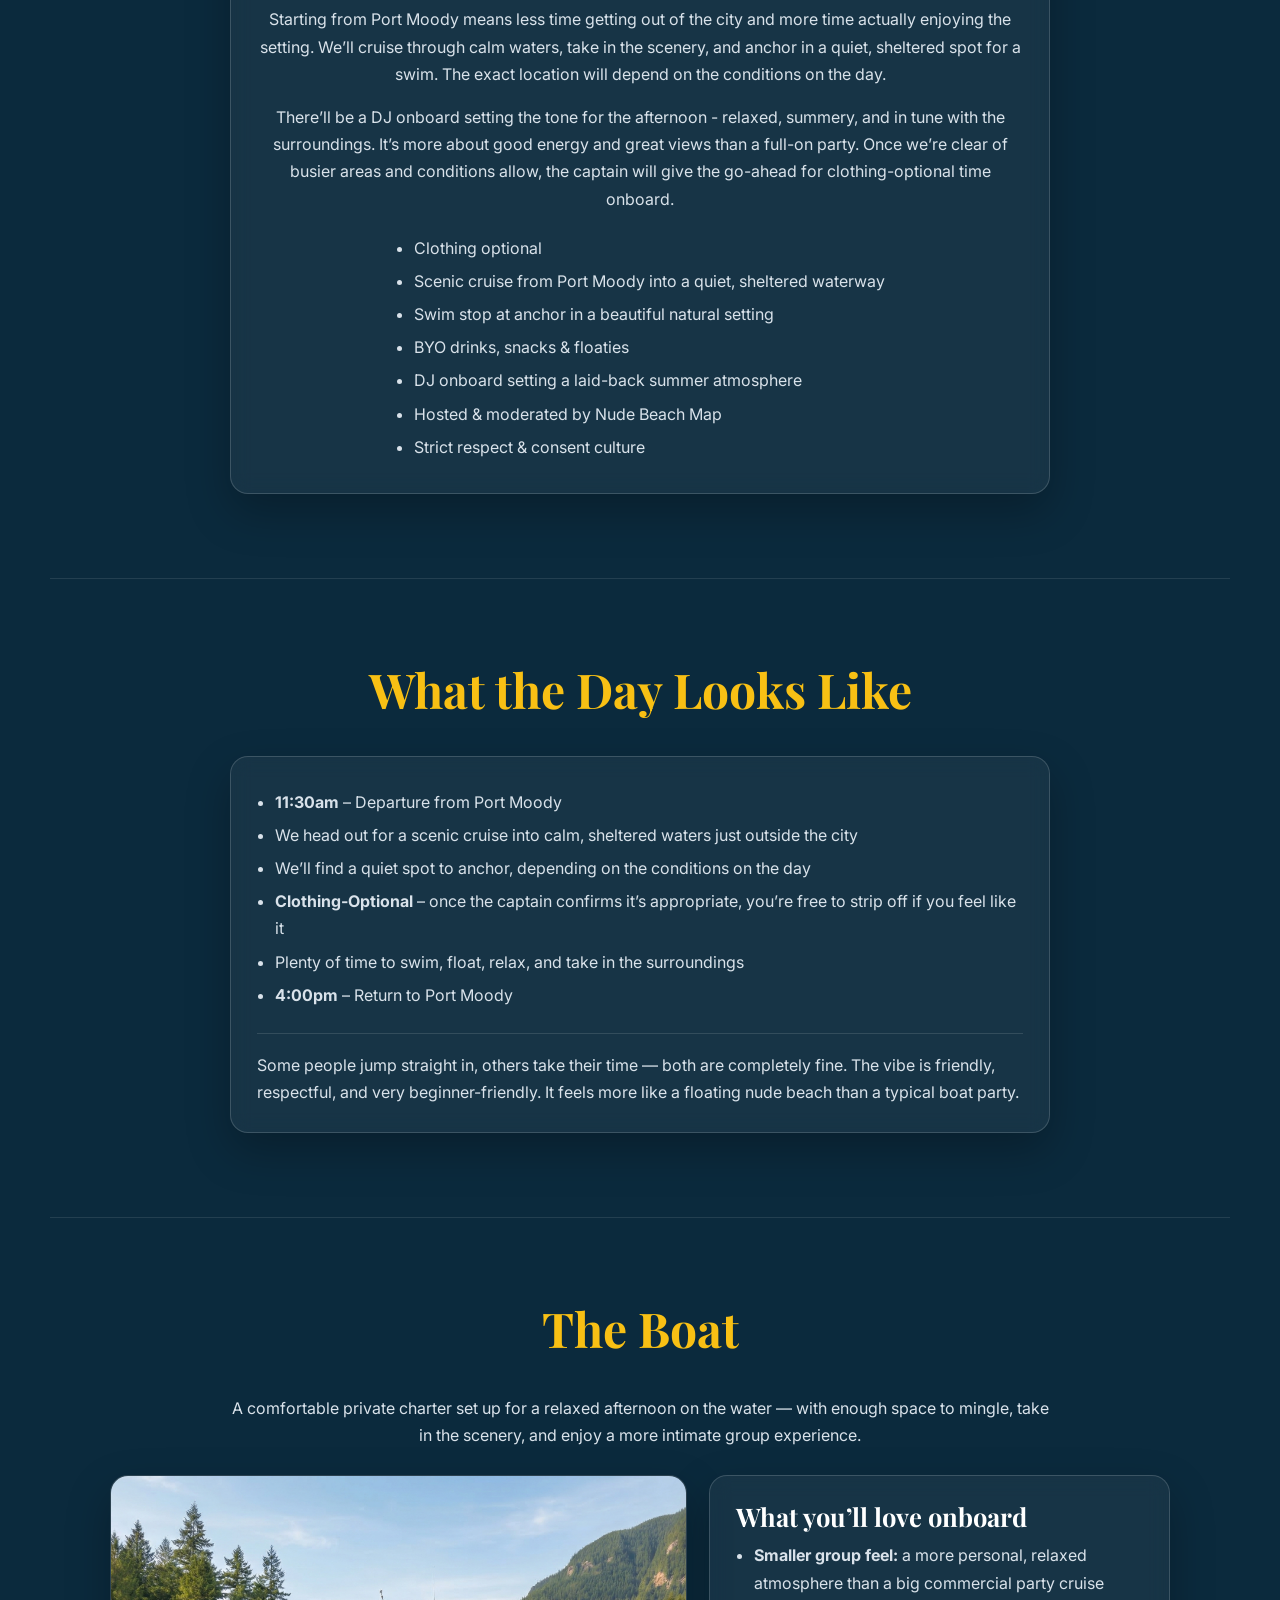
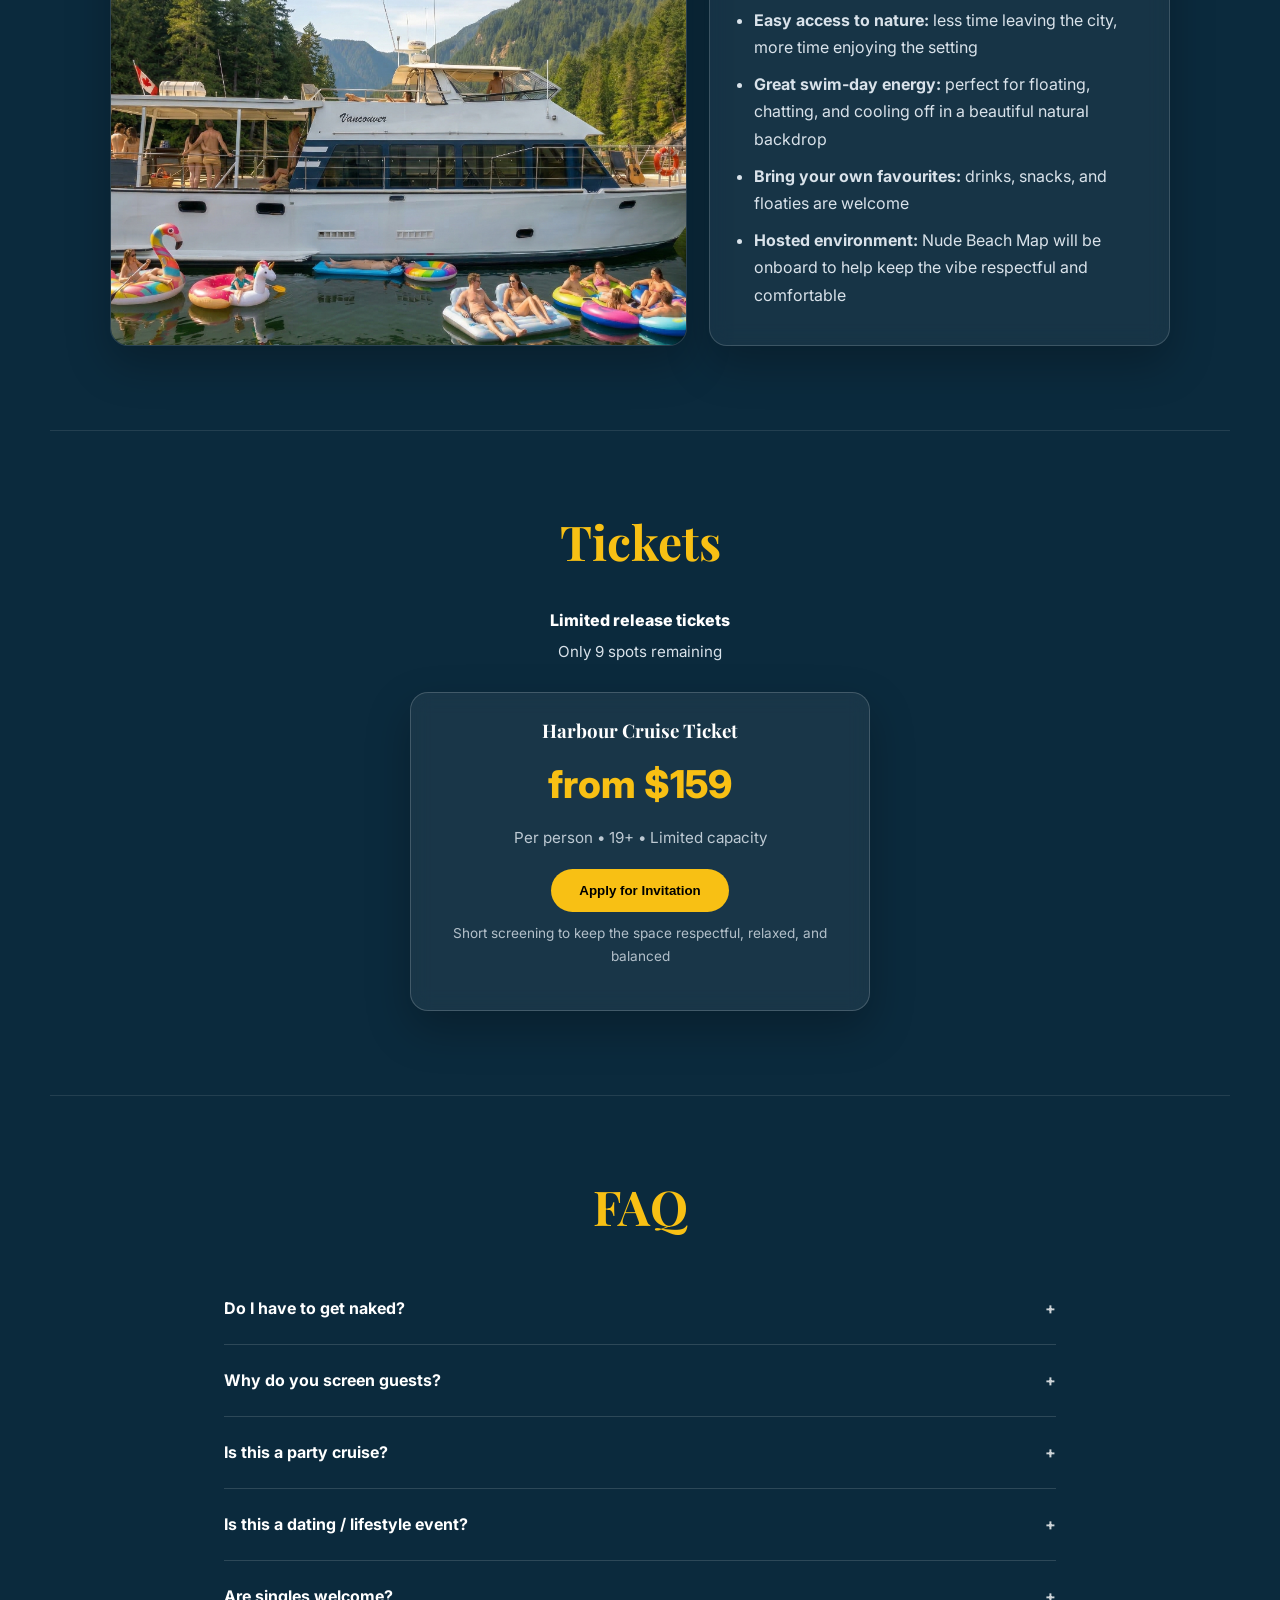
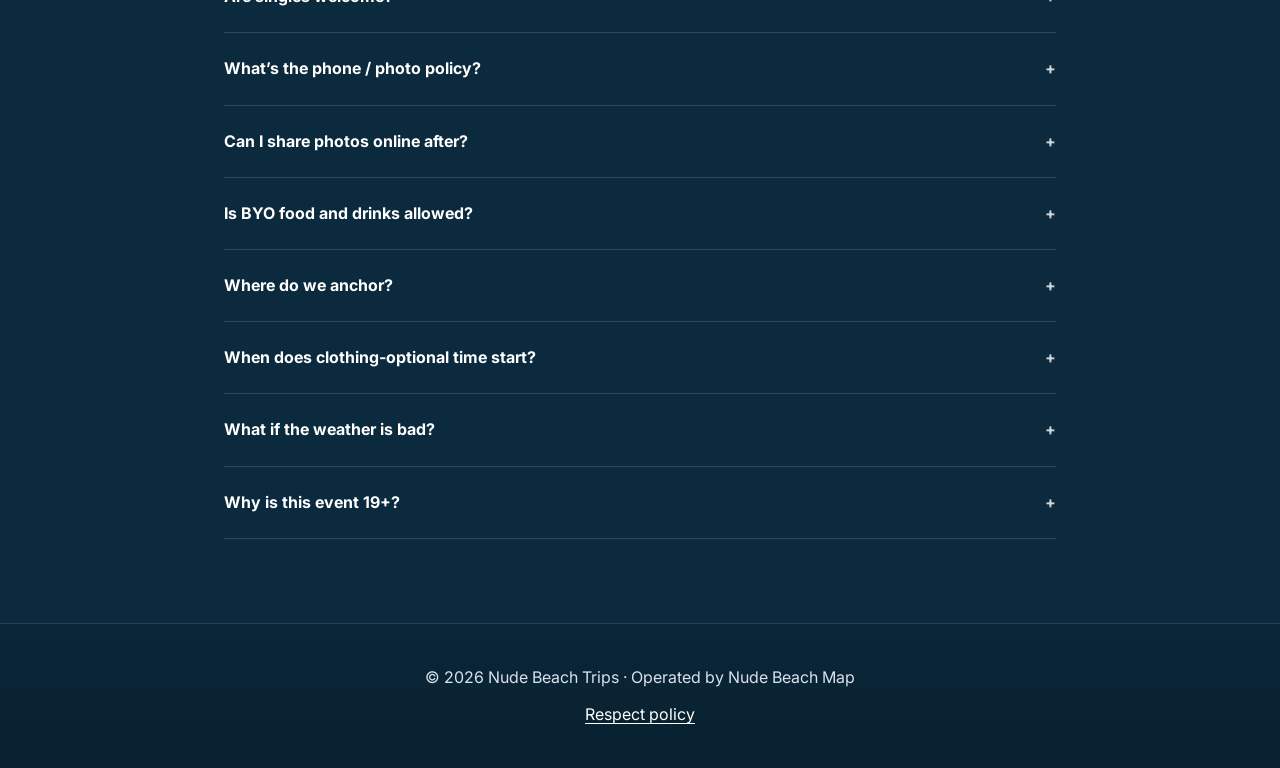
==== commit 47aa02f6: "Update harbour-cruise.html" ====
--- a/harbour-cruise.html
+++ b/harbour-cruise.html
@@ -556,7 +556,7 @@
 
     <div class="ticket-card">
       <h3 style="margin:0 0 10px">Harbour Cruise Ticket</h3>
-      <div class="ticket-price">from $169</div>
+      <div class="ticket-price">from $159</div>
       <div class="ticket-meta">Per person • 19+ • Limited capacity</div>
       <button class="btn open-application">Apply for Invitation</button>
       <p class="fine">Short screening to keep the space respectful, relaxed, and balanced</p>
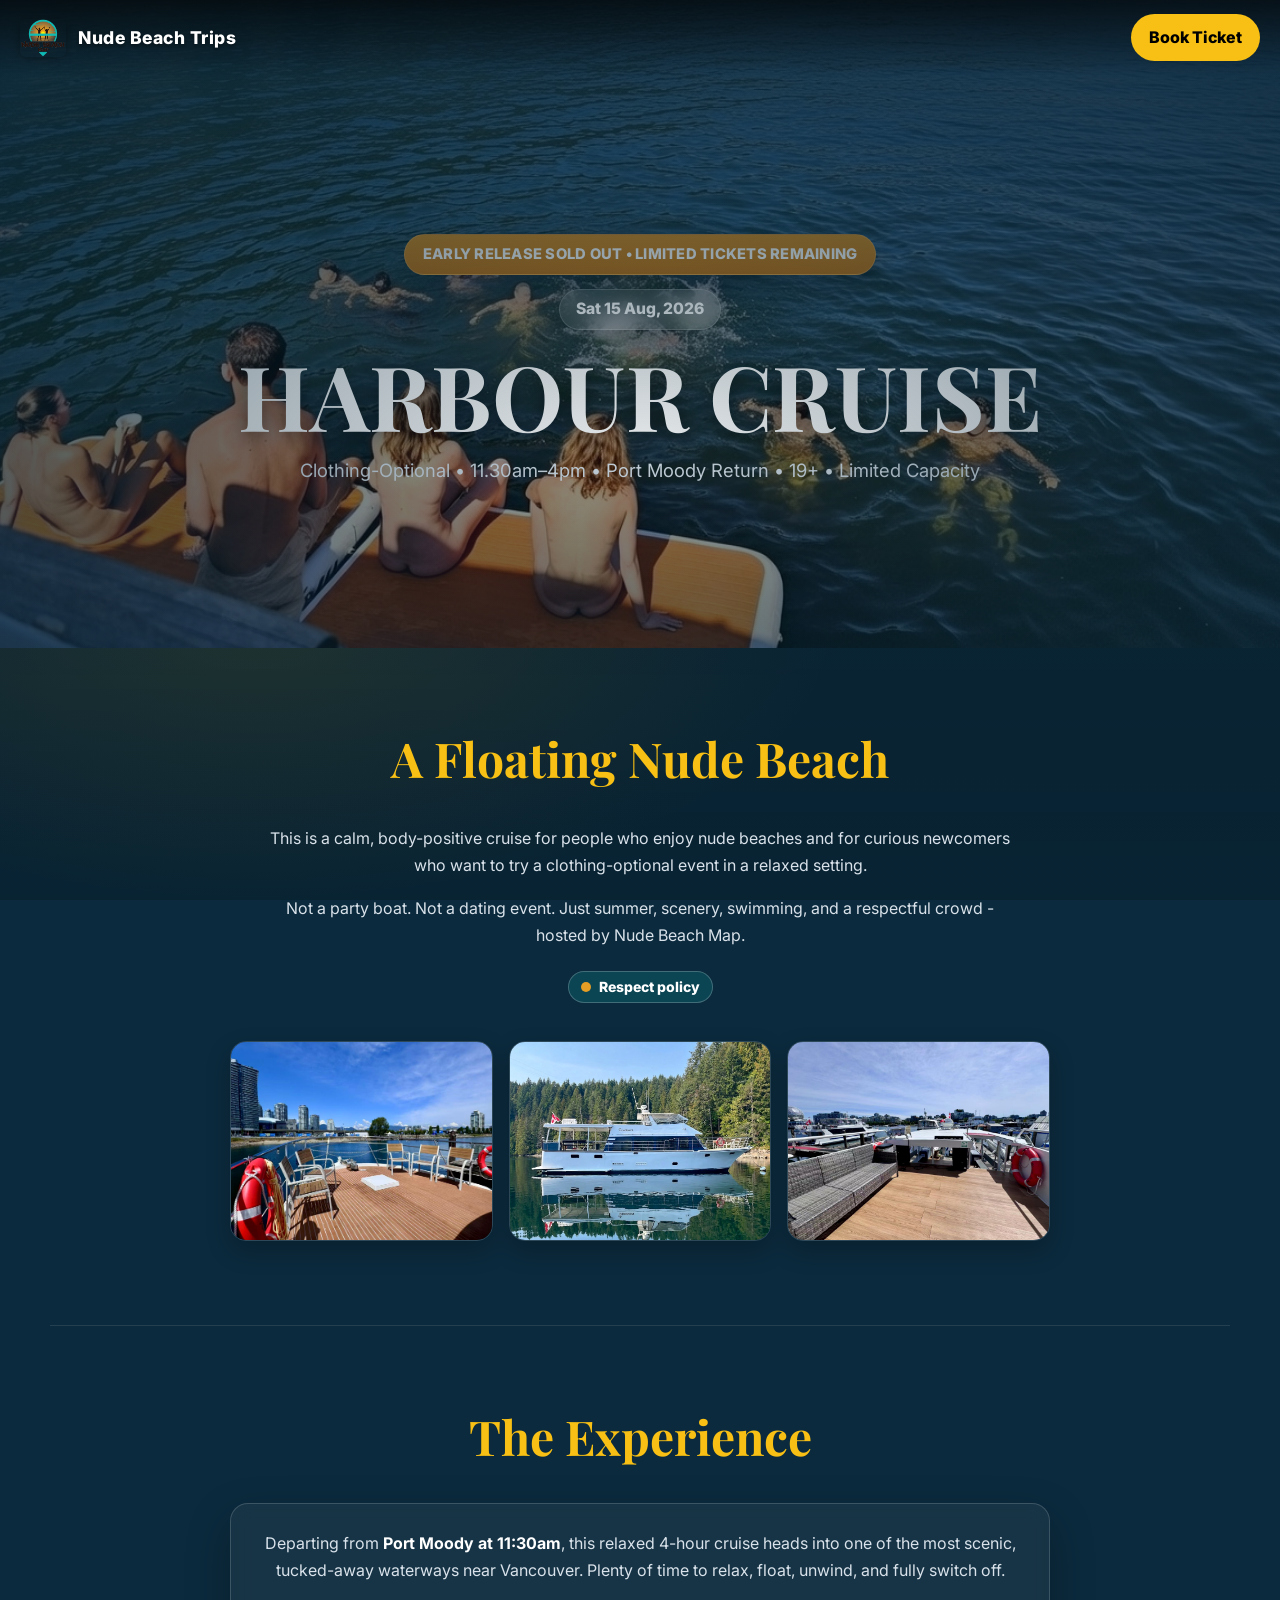
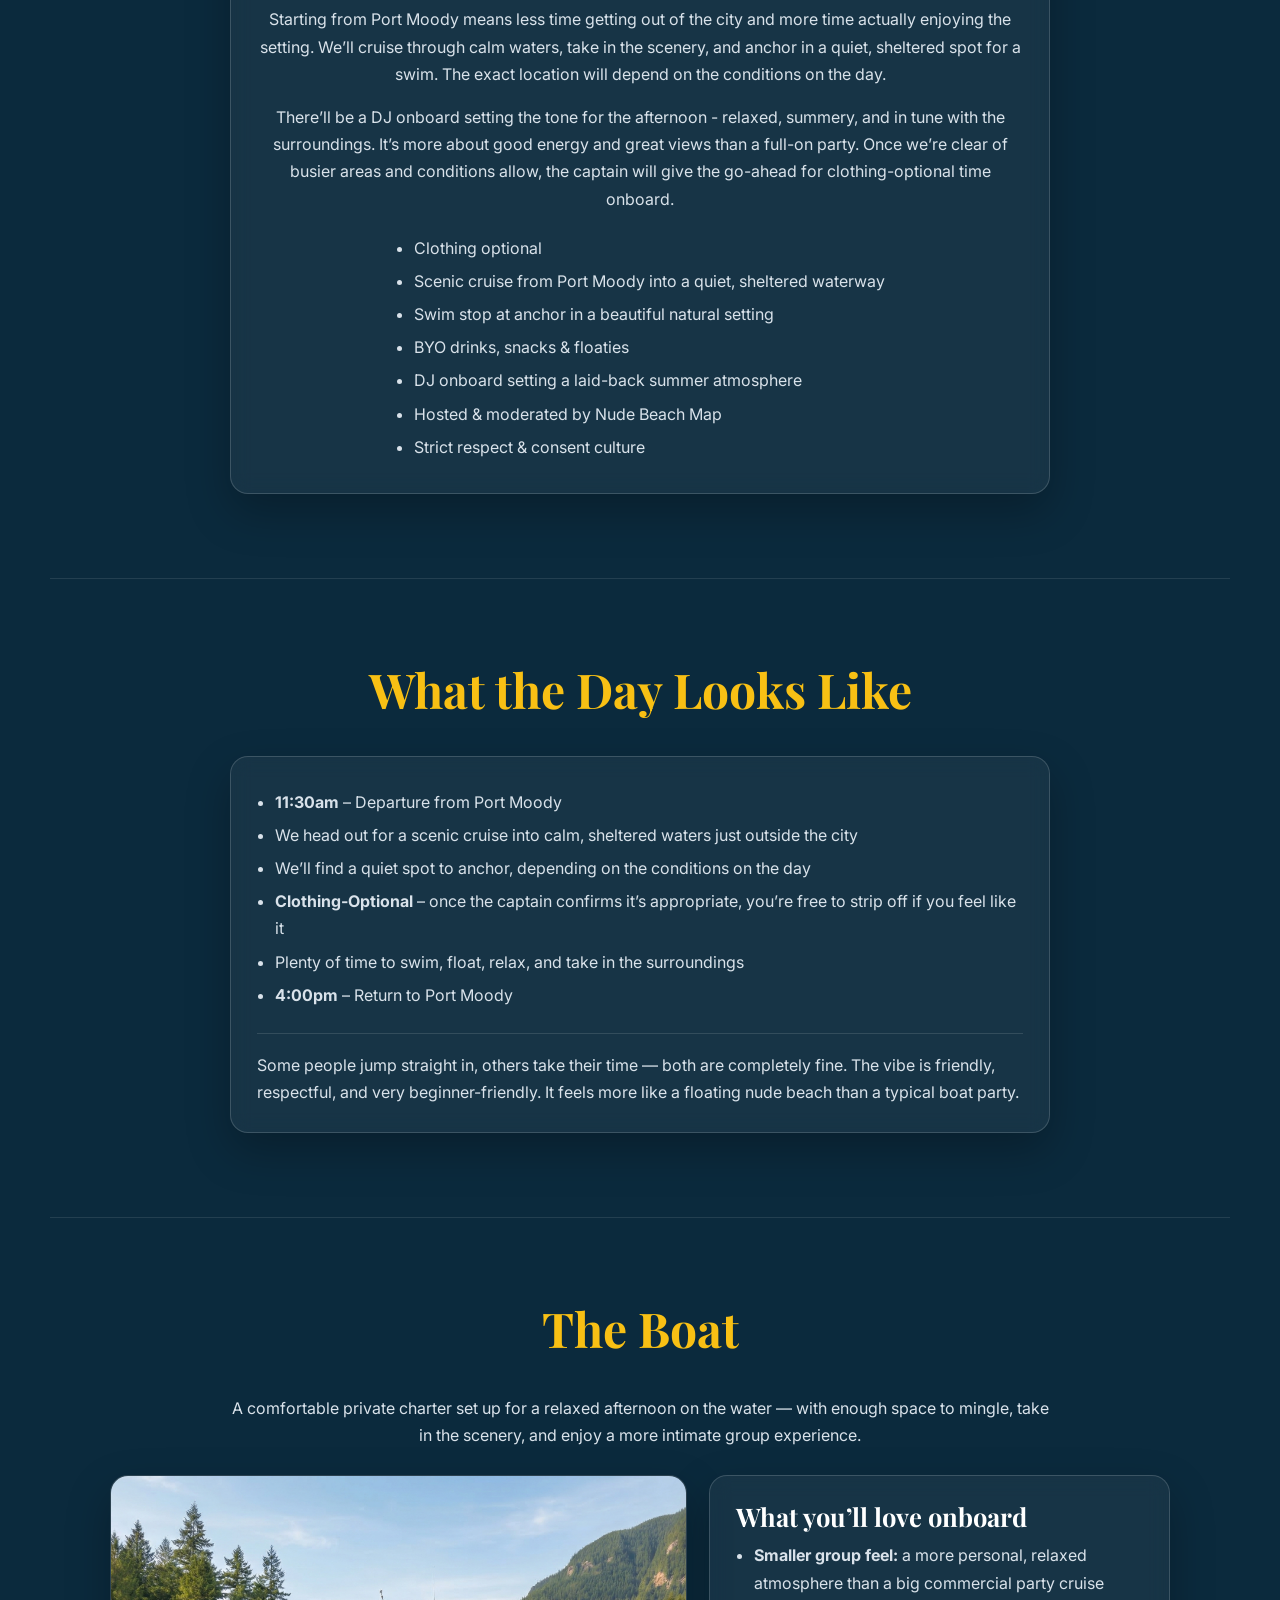
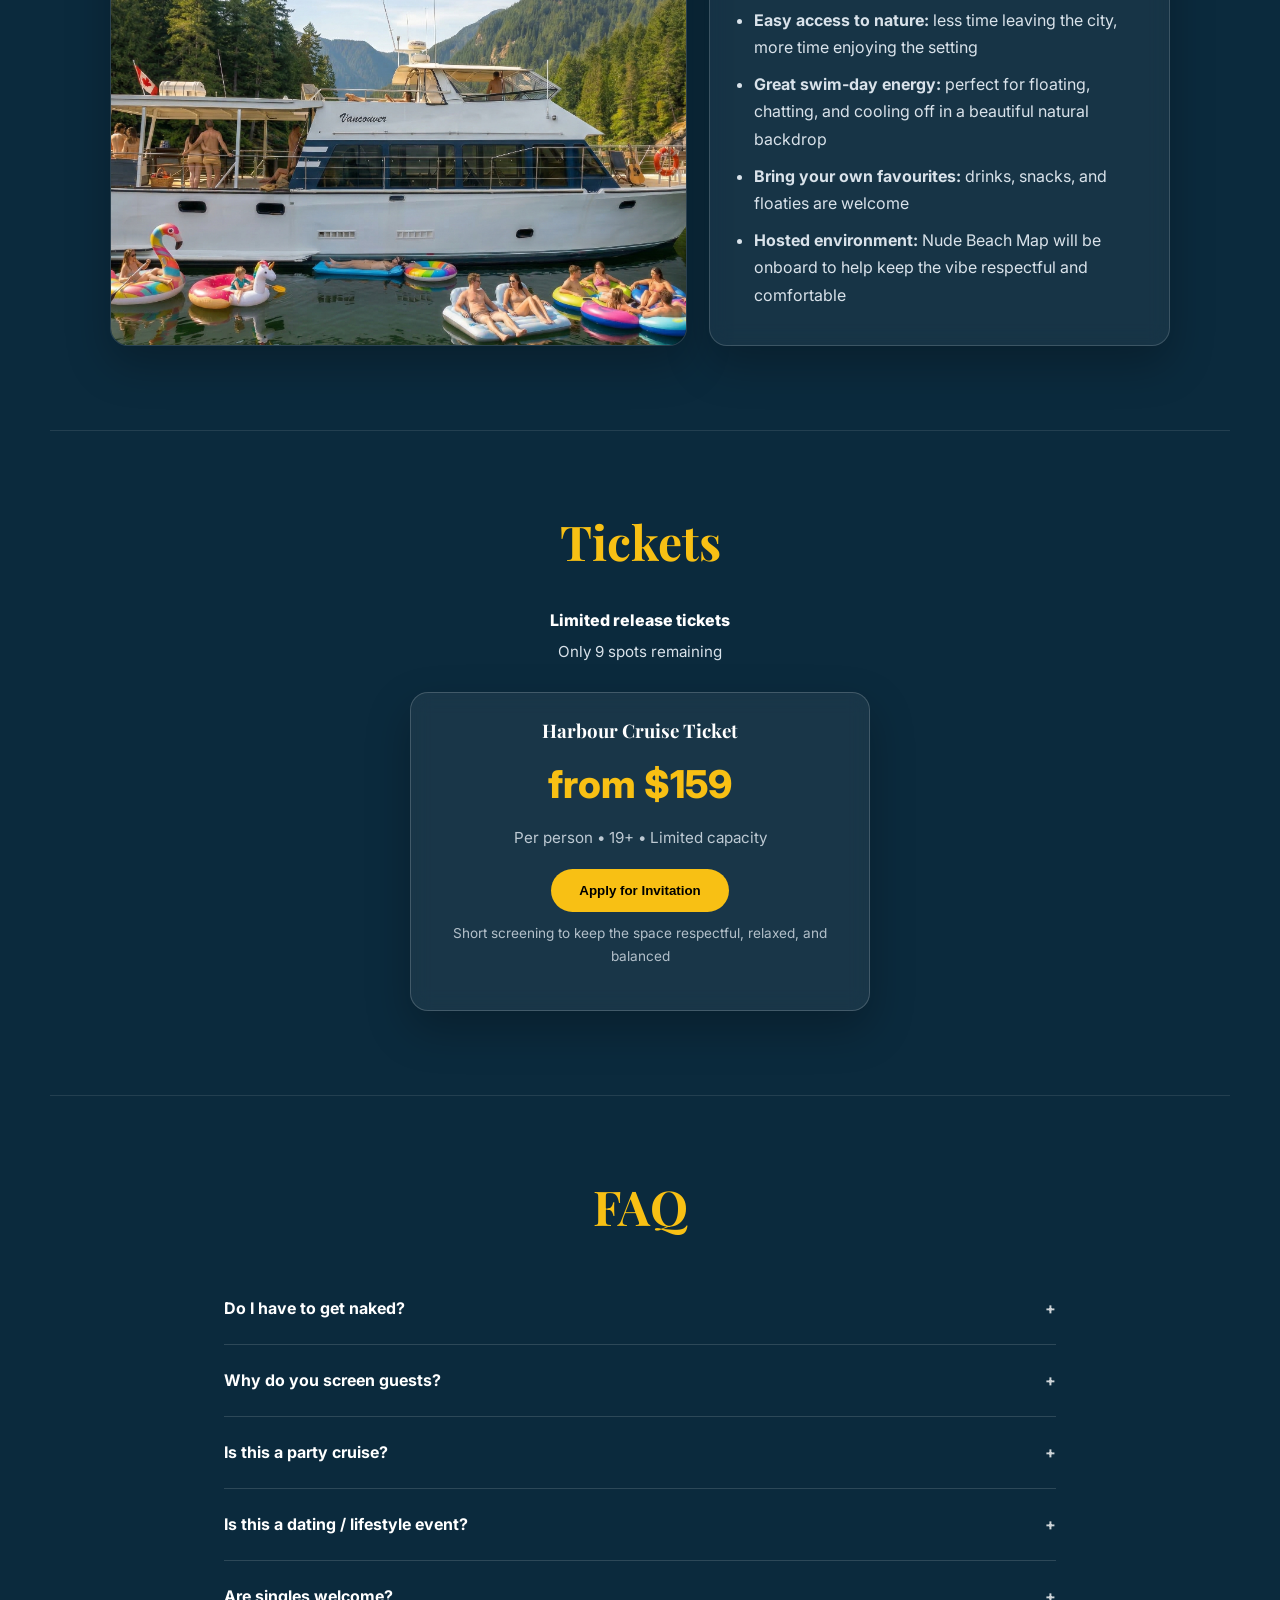
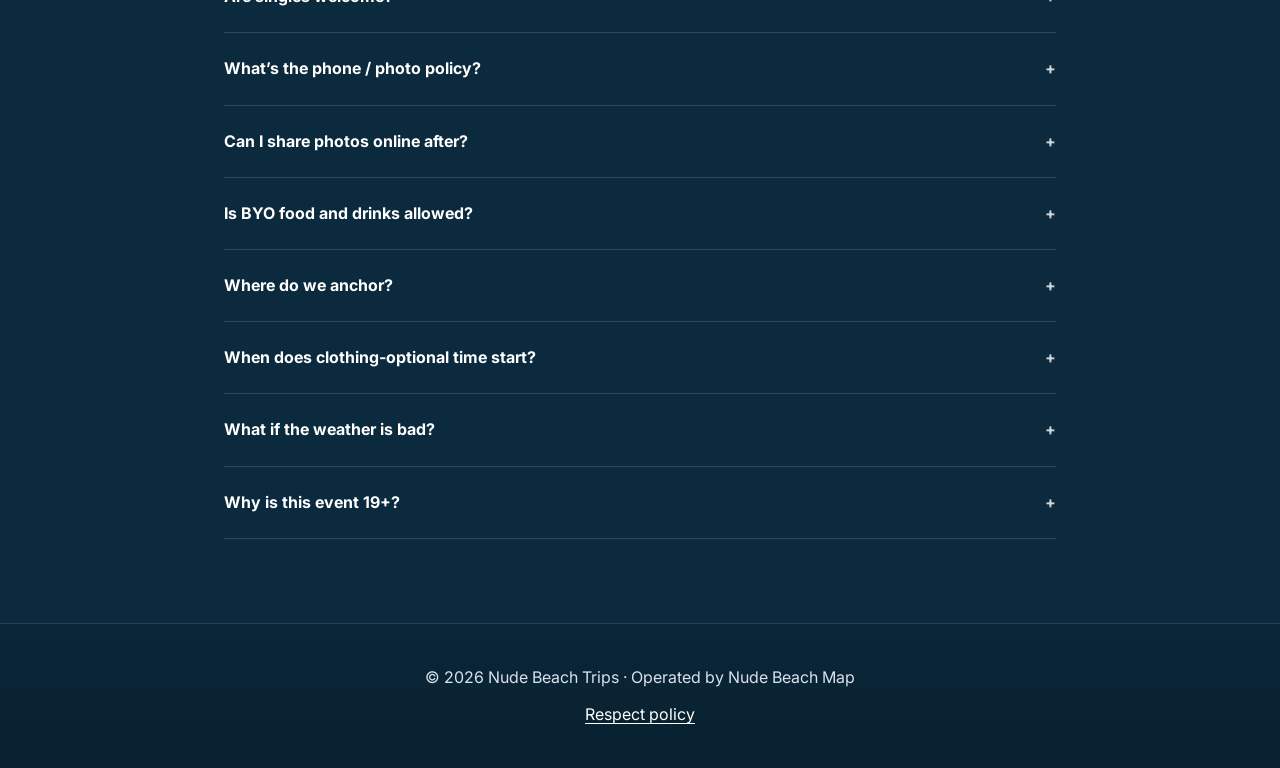
==== commit 449336fb: "Update harbour-cruise.html" ====
--- a/harbour-cruise.html
+++ b/harbour-cruise.html
@@ -16,8 +16,8 @@
     --bgBase:#0b2a3d;
     --line: rgba(255,255,255,.22);
     --muted:#d9e2ea;
-    --urgent:#d93a2f;
-    --urgent-dark:#b92a20;
+    --urgent:#d88b1c;
+    --urgent-dark:#b86e12;
   }
 
   *{box-sizing:border-box}
@@ -426,7 +426,7 @@
   <div class="hero-content wrap">
     <div>
       <div class="hero-badge-wrap">
-        <div class="hero-urgent">First release tickets sold out. Limited tickets remain</div>
+        <div class="hero-urgent">Early release sold out • Limited tickets remaining</div>
         <div class="hero-date">Sat 15 Aug, 2026</div>
       </div>
       <h1>Harbour Cruise</h1>
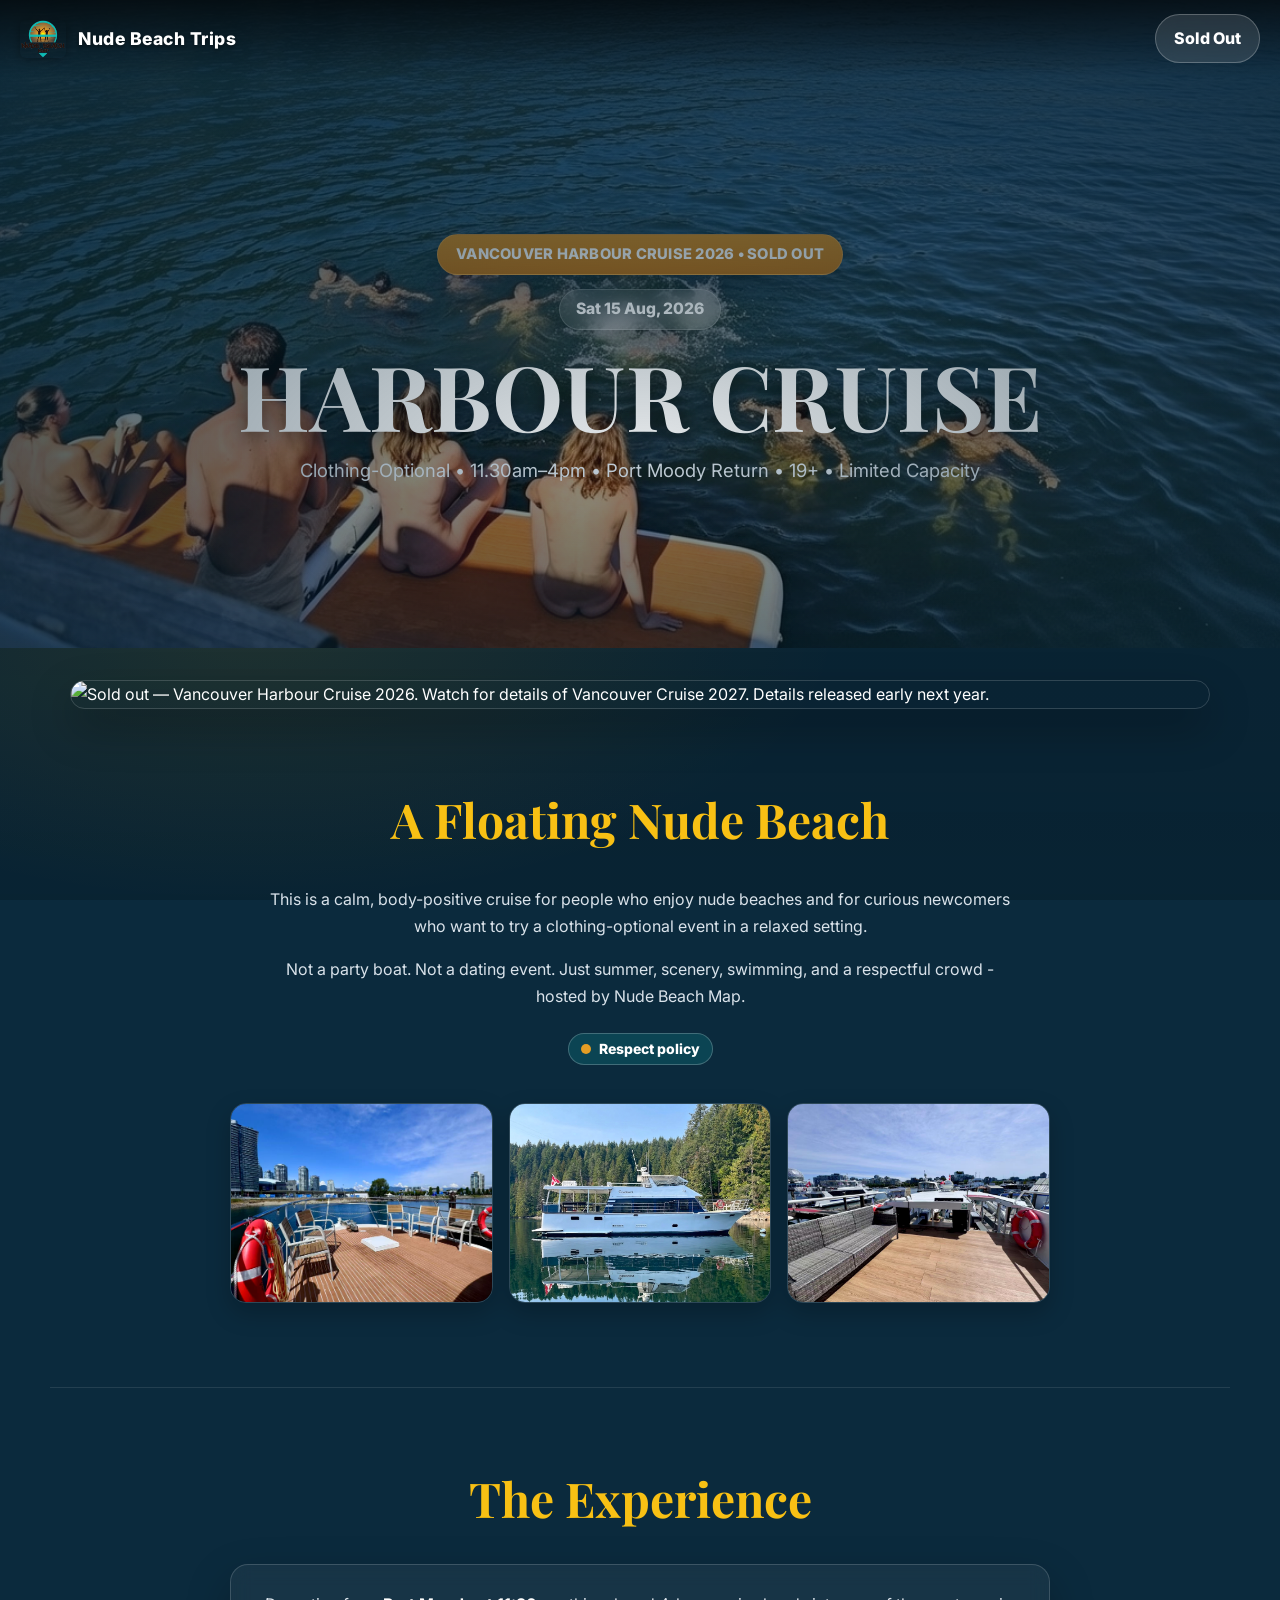
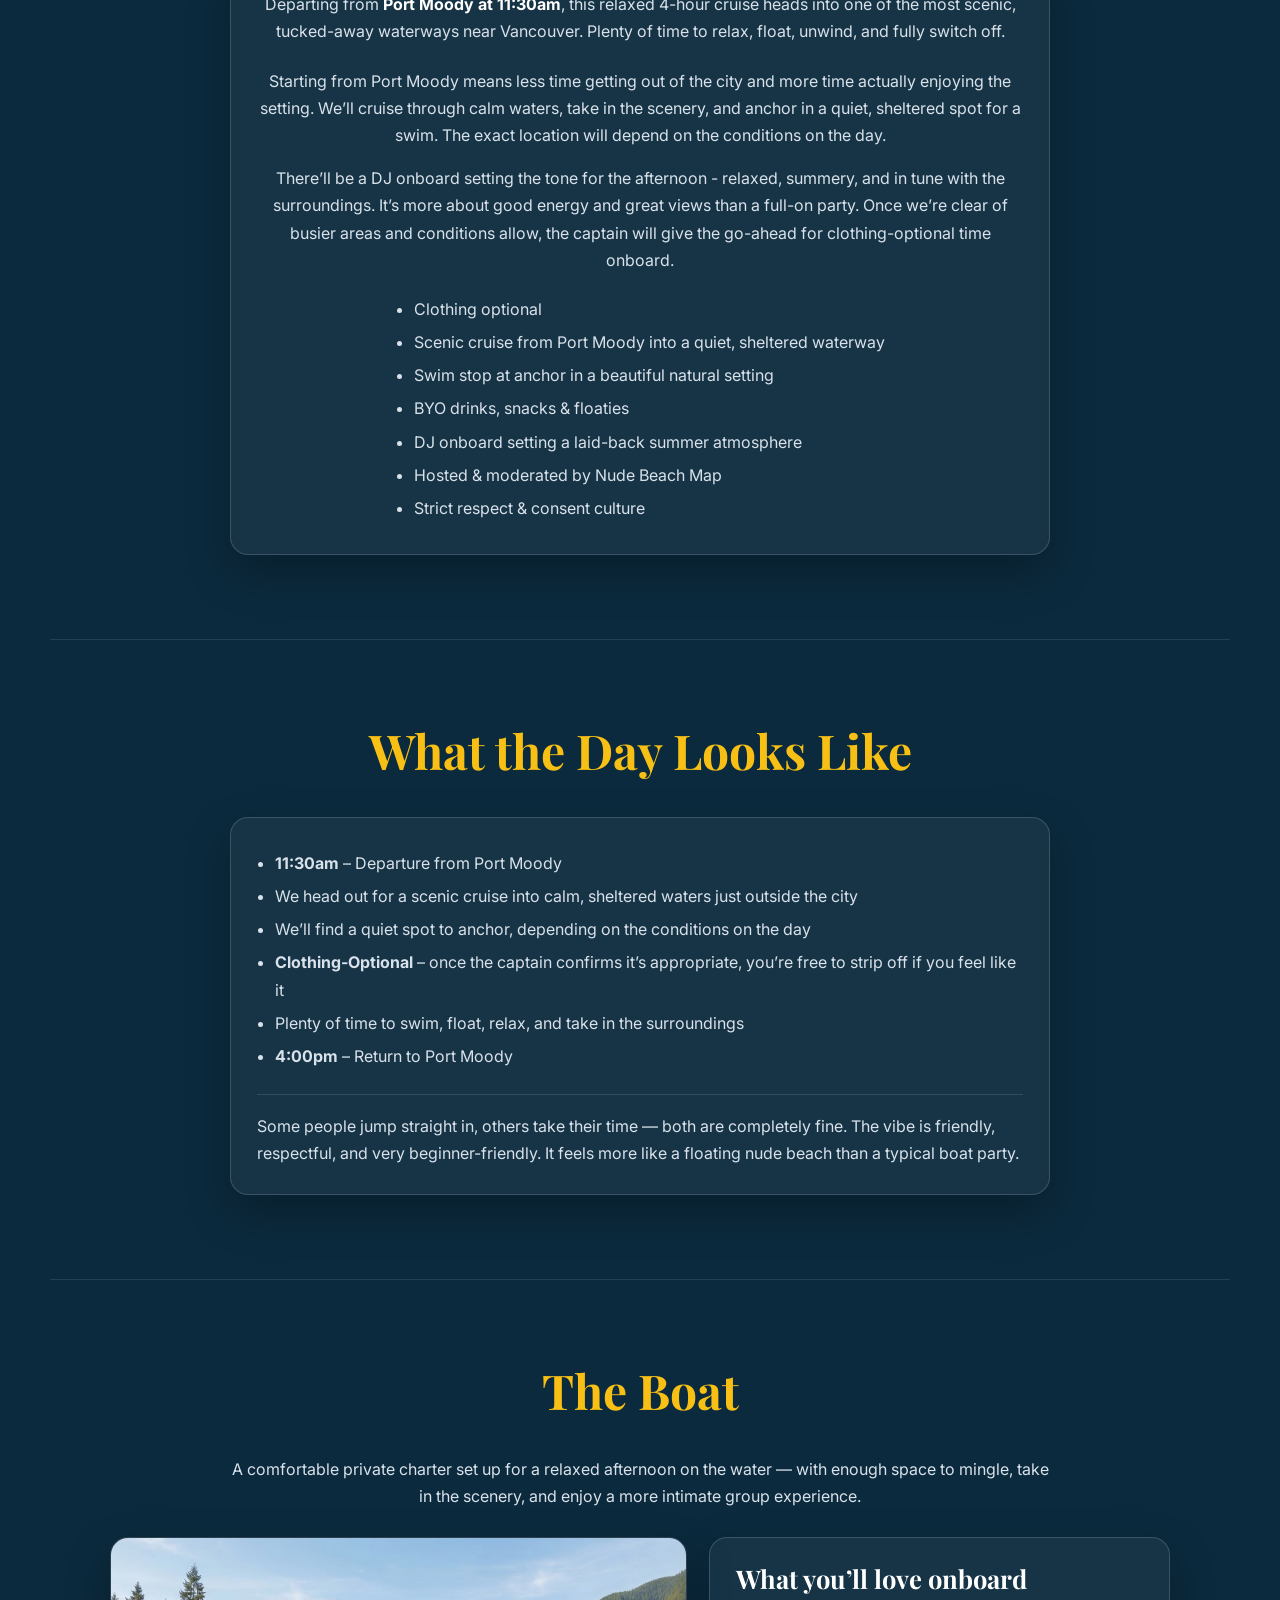
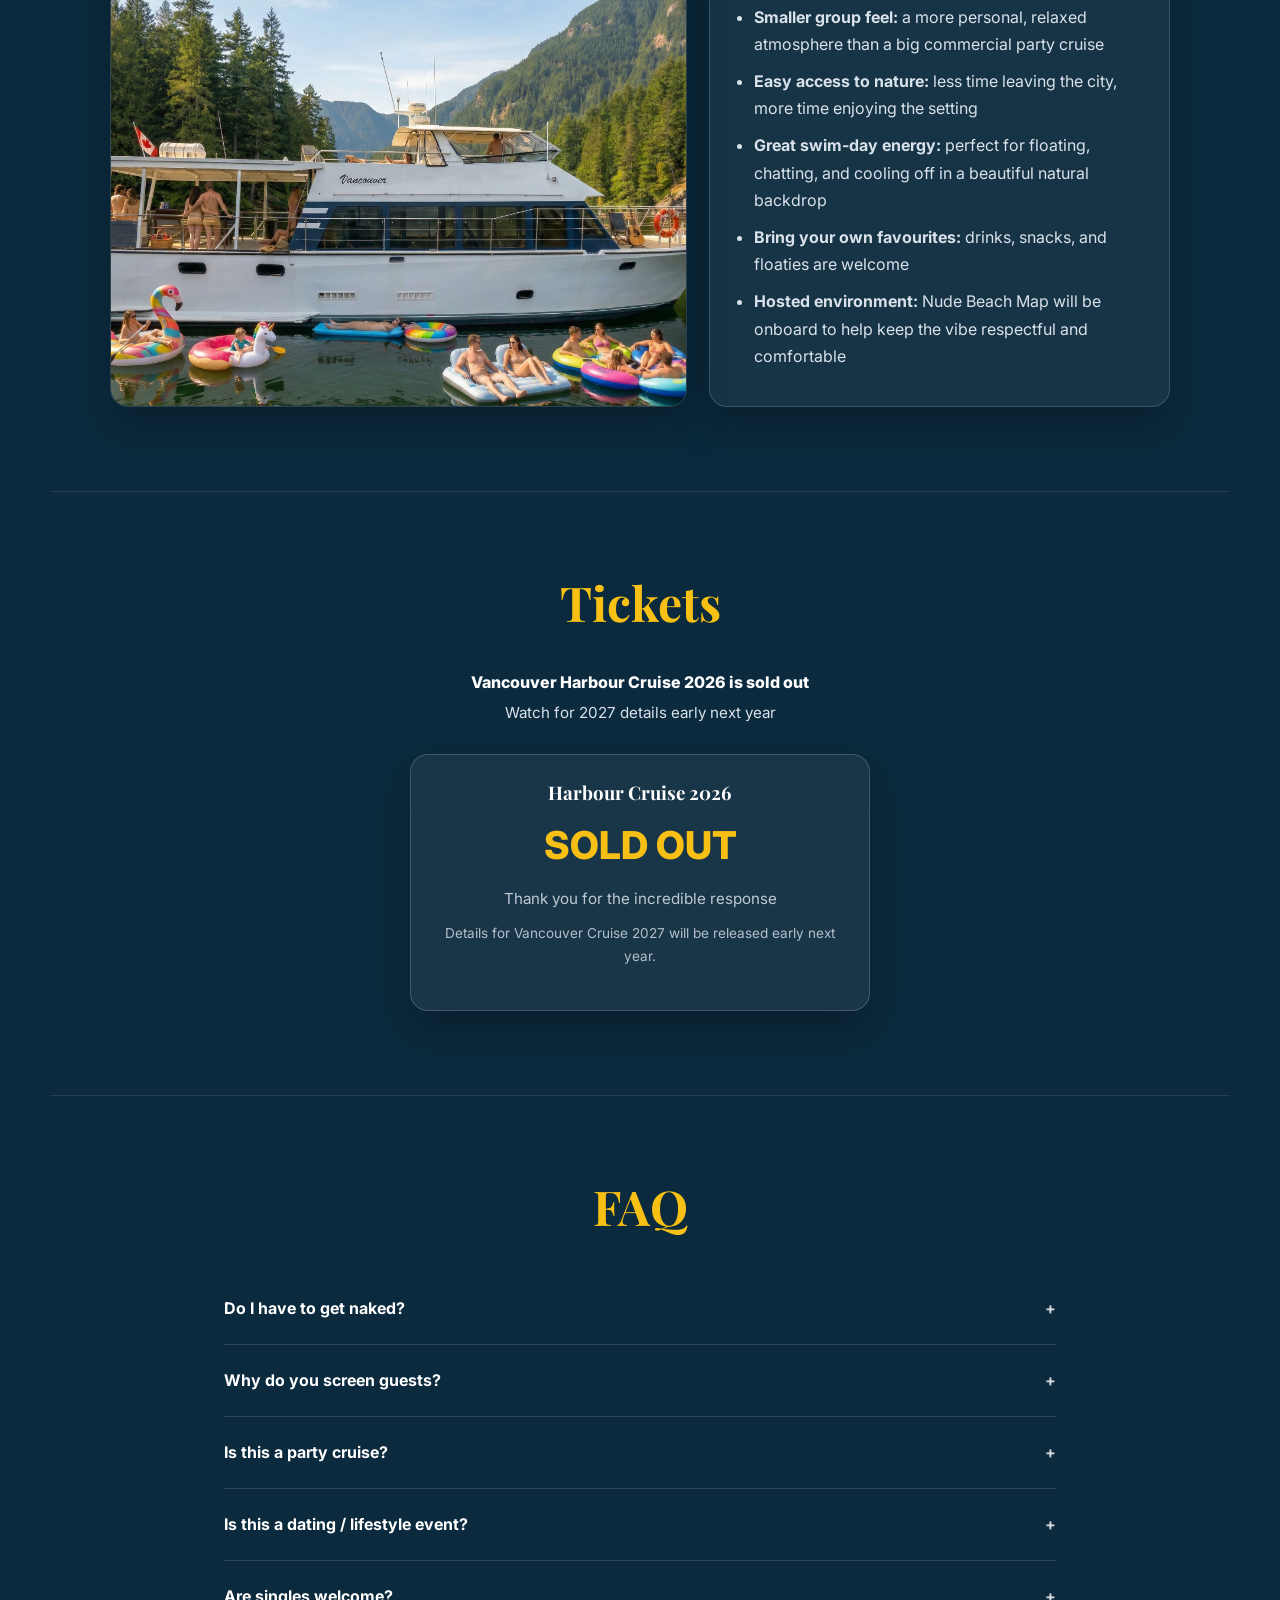
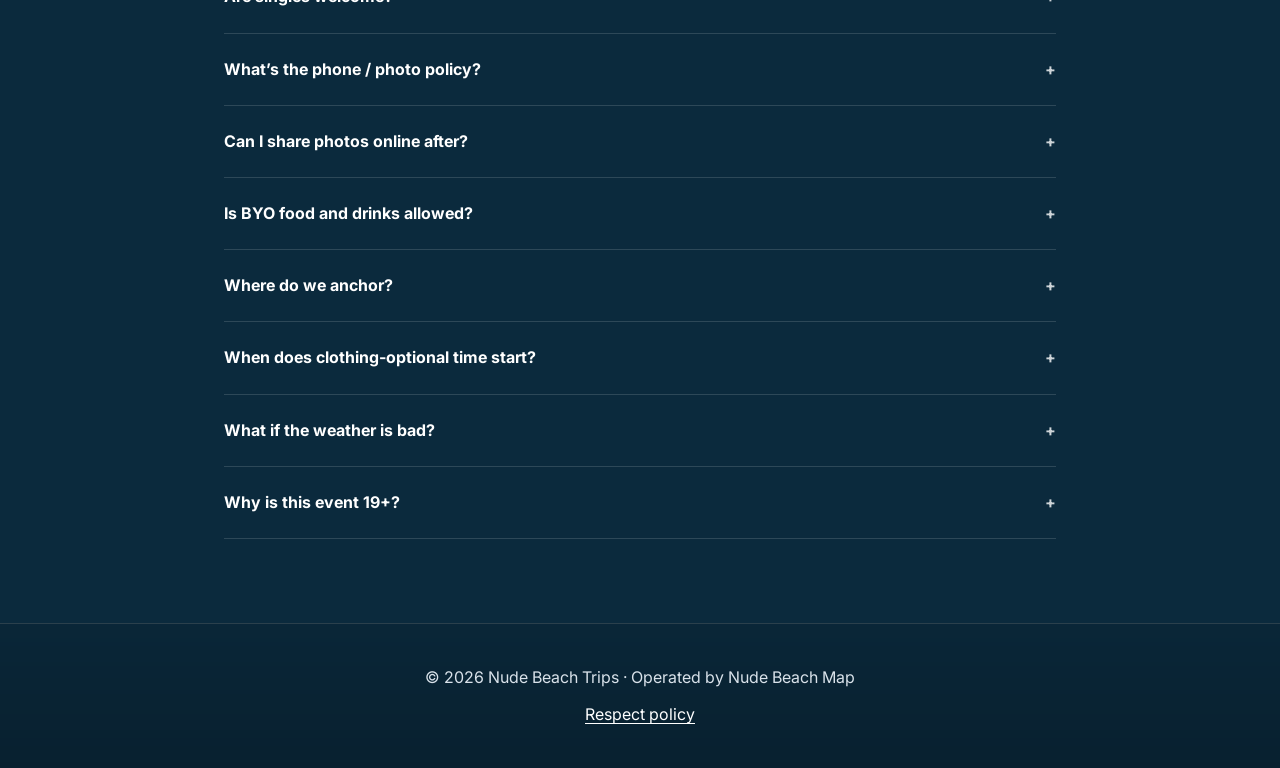
==== commit 6aafba52: "Rename index.html to harbour-cruise.html" ====
--- a/harbour-cruise.html
+++ b/harbour-cruise.html
@@ -5,7 +5,7 @@
 <meta name="viewport" content="width=device-width,initial-scale=1,viewport-fit=cover" />
 <title>Harbour Cruise – Nude Beach Trips</title>
 
-<meta name="description" content="A calm, body-positive, clothing-optional cruise from Port Moody into Indian Arm hosted by Nude Beach Map. 19+ only. Limited capacity." />
+<meta name="description" content="The Vancouver Harbour Cruise 2026 is sold out. Watch for details of Vancouver Cruise 2027, released early next year." />
 
 <link href="https://fonts.googleapis.com/css2?family=Inter:wght@400;600;800&family=Playfair+Display:wght@600;700&display=swap" rel="stylesheet">
 <link rel="icon" type="image/gif" href="assets/nude-beach-map-logo.gif">
@@ -79,6 +79,13 @@
     font-weight:800;border:0;cursor:pointer;
     text-decoration:none;
     white-space:nowrap;
+  }
+  .cta.sold-out{
+    background:rgba(255,255,255,.12);
+    color:#fff;
+    border:1px solid rgba(255,255,255,.24);
+    cursor:default;
+    backdrop-filter:blur(10px);
   }
 
   /* ===== Hero ===== */
@@ -166,6 +173,19 @@
     max-width:900px;
   }
 
+  /* ===== Sold-out announcement banner ===== */
+  .sold-out-banner{
+    padding:32px 0 0;
+  }
+  .sold-out-banner img{
+    display:block;
+    width:100%;
+    height:auto;
+    border-radius:18px;
+    border:1px solid rgba(255,255,255,.16);
+    box-shadow:0 18px 44px rgba(0,0,0,.28);
+  }
+
   /* ===== Sections ===== */
   .section{padding:84px 0}
   .section.sep{border-top:1px solid rgba(255,255,255,.10)}
@@ -264,12 +284,6 @@
   .ticket-release span{
     font-size:.95rem;
   }
-  .btn{
-    display:inline-block;margin-top:18px;
-    background:var(--sun);color:#000;
-    padding:14px 28px;border-radius:50px;
-    font-weight:800;border:none;cursor:pointer;
-  }
   .fine{font-size:.85rem;opacity:.8;margin-top:10px;color:var(--muted)}
 
   /* ===== FAQ ===== */
@@ -333,15 +347,6 @@
   }
   .brand-dot{width:10px;height:10px;border-radius:50%}
 
-  dialog#applicationModal{
-    border:none;border-radius:16px;padding:0;
-    width:min(980px,92vw);
-    box-shadow: 0 20px 60px rgba(0,0,0,0.7);
-    border:1px solid rgba(255,255,255,.18);
-    overflow:hidden;
-    background:#0b2a3d;
-  }
-  dialog#applicationModal::backdrop{ background: rgba(0,0,0,0.7); backdrop-filter: blur(4px); }
 
   @media (max-width:640px){
     .site-header{
@@ -381,6 +386,15 @@
       margin:0 auto;
       line-height:1.55;
     }
+    .sold-out-banner{
+      padding-top:20px;
+    }
+    .sold-out-banner .wrap{
+      padding:0 14px;
+    }
+    .sold-out-banner img{
+      border-radius:12px;
+    }
     .faq-wrap{
       padding:0 18px;
     }
@@ -412,7 +426,7 @@
     <img src="assets/nude-beach-map-logo.gif" alt="Nude Beach Map" class="logo-img">
     <span class="logo-word">Nude Beach Trips</span>
   </a>
-  <a href="#tickets" class="cta">Book Ticket</a>
+  <span class="cta sold-out" aria-label="Vancouver Harbour Cruise 2026 sold out">Sold Out</span>
 </header>
 
 <main>
@@ -426,12 +440,23 @@
   <div class="hero-content wrap">
     <div>
       <div class="hero-badge-wrap">
-        <div class="hero-urgent">Early release sold out • Limited tickets remaining</div>
+        <div class="hero-urgent">Vancouver Harbour Cruise 2026 • Sold Out</div>
         <div class="hero-date">Sat 15 Aug, 2026</div>
       </div>
       <h1>Harbour Cruise</h1>
       <p>Clothing-Optional • 11.30am–4pm • Port Moody Return • 19+ • Limited Capacity</p>
     </div>
+  </div>
+</section>
+
+<!-- SOLD-OUT BANNER -->
+<section class="sold-out-banner" aria-label="Vancouver Harbour Cruise sold-out announcement">
+  <div class="wrap">
+    <img
+      src="assets/vancouver-cruise-sold-out-banner.png"
+      alt="Sold out — Vancouver Harbour Cruise 2026. Watch for details of Vancouver Cruise 2027. Details released early next year."
+      loading="eager"
+      decoding="async">
   </div>
 </section>
 
@@ -550,16 +575,15 @@
   <div class="text-container">
     <h2>Tickets</h2>
     <p class="ticket-release">
-      <strong>Limited release tickets</strong>
-      <span>Only 9 spots remaining</span>
+      <strong>Vancouver Harbour Cruise 2026 is sold out</strong>
+      <span>Watch for 2027 details early next year</span>
     </p>
 
     <div class="ticket-card">
-      <h3 style="margin:0 0 10px">Harbour Cruise Ticket</h3>
-      <div class="ticket-price">from $159</div>
-      <div class="ticket-meta">Per person • 19+ • Limited capacity</div>
-      <button class="btn open-application">Apply for Invitation</button>
-      <p class="fine">Short screening to keep the space respectful, relaxed, and balanced</p>
+      <h3 style="margin:0 0 10px">Harbour Cruise 2026</h3>
+      <div class="ticket-price">SOLD OUT</div>
+      <div class="ticket-meta">Thank you for the incredible response</div>
+      <p class="fine">Details for Vancouver Cruise 2027 will be released early next year.</p>
     </div>
   </div>
 </section>
@@ -729,13 +753,6 @@
   </div>
 </dialog>
 
-<!-- APPLY MODAL -->
-<dialog id="applicationModal" aria-label="Application form">
-  <iframe
-    src="https://form.jotform.com/260291679217261"
-    style="width:100%;height:80vh;border:none"
-    title="Harbour cruise application"></iframe>
-</dialog>
 
 <script>
   /* Hero slider */
@@ -769,7 +786,7 @@
     closeDialog(btn.getAttribute('data-close'));
   });
 
-  ['policyDialog','applicationModal'].forEach(id=>{
+  ['policyDialog'].forEach(id=>{
     const d = document.getElementById(id);
     d.addEventListener('click', (e)=>{ if(e.target === d) d.close(); });
   });
@@ -777,11 +794,6 @@
   document.getElementById('respectLink').addEventListener('click', (e)=>{ e.preventDefault(); openDialog('policyDialog'); });
   document.getElementById('respectBadge').addEventListener('click', ()=> openDialog('policyDialog'));
 
-  /* Application modal */
-  const appModal=document.getElementById('applicationModal');
-  document.querySelectorAll('.open-application').forEach(b=>{
-    b.addEventListener('click', ()=> appModal.showModal());
-  });
 </script>
 
 </body>
